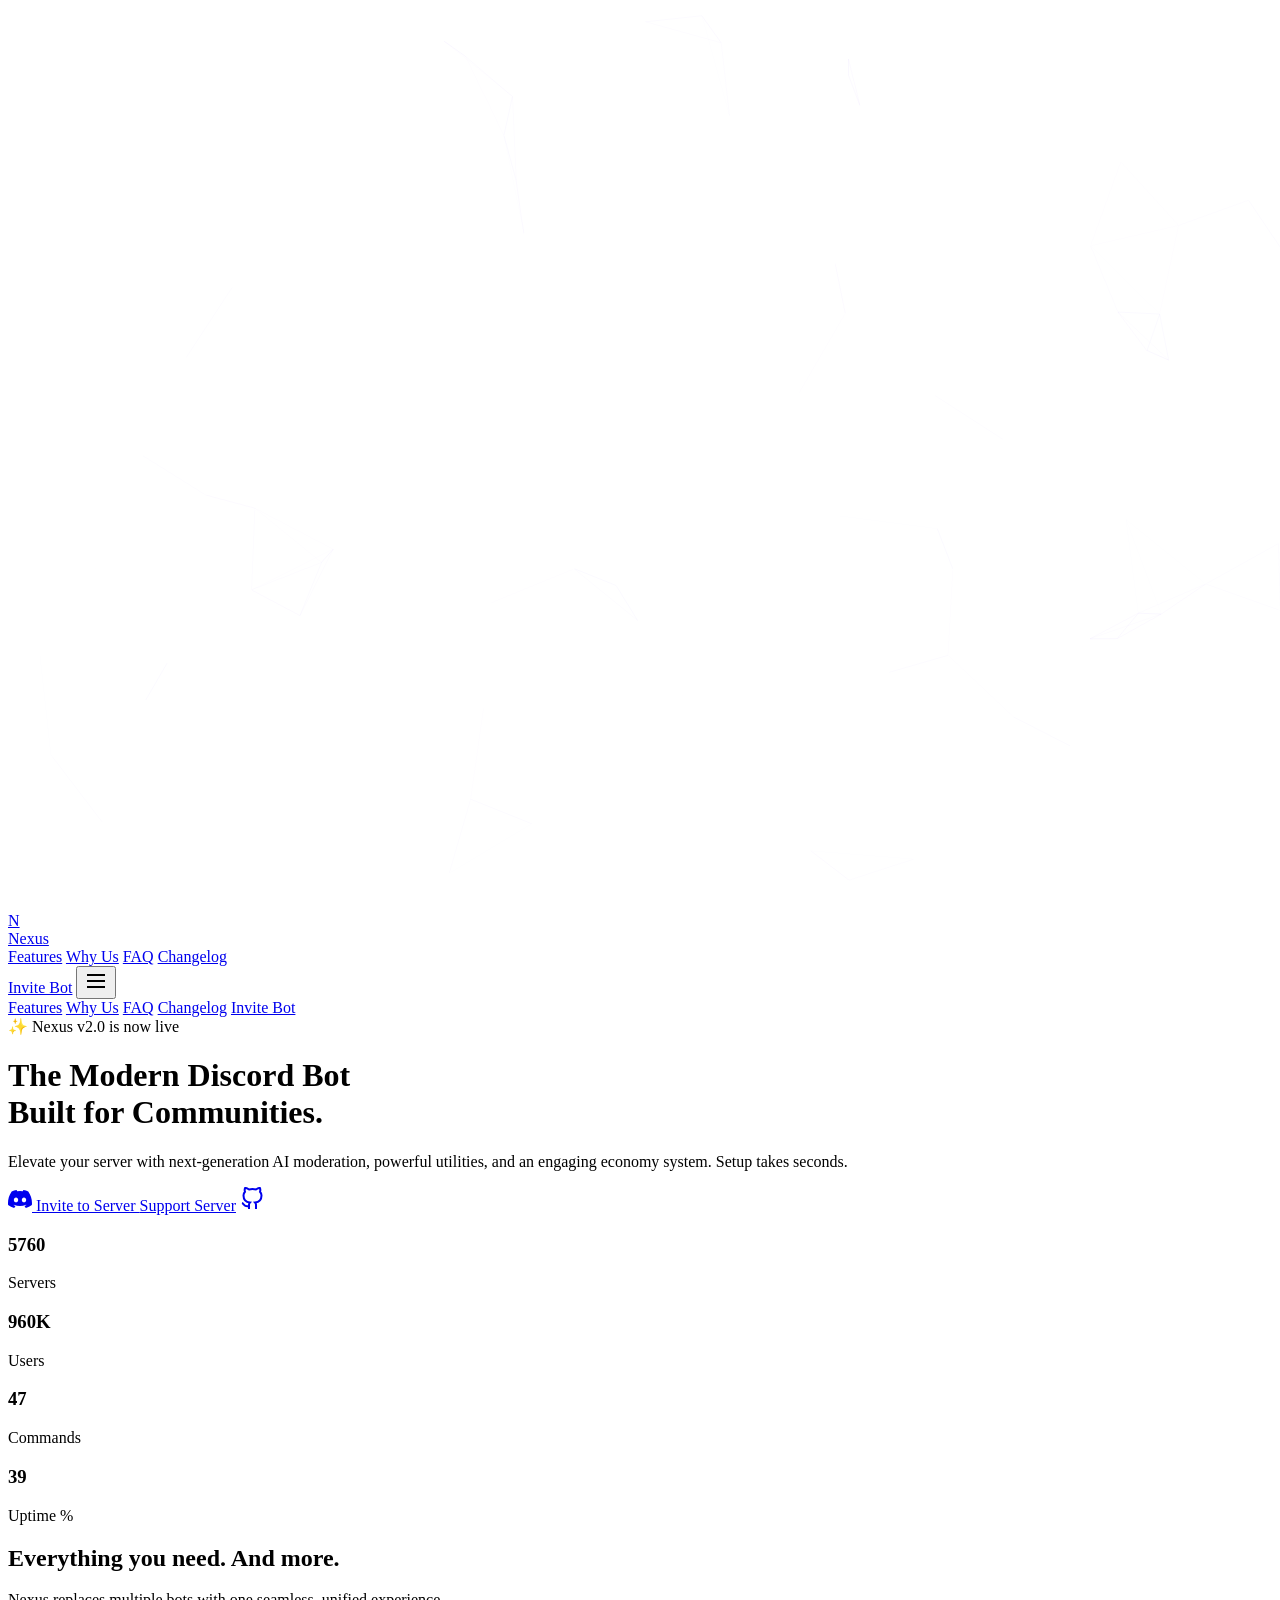
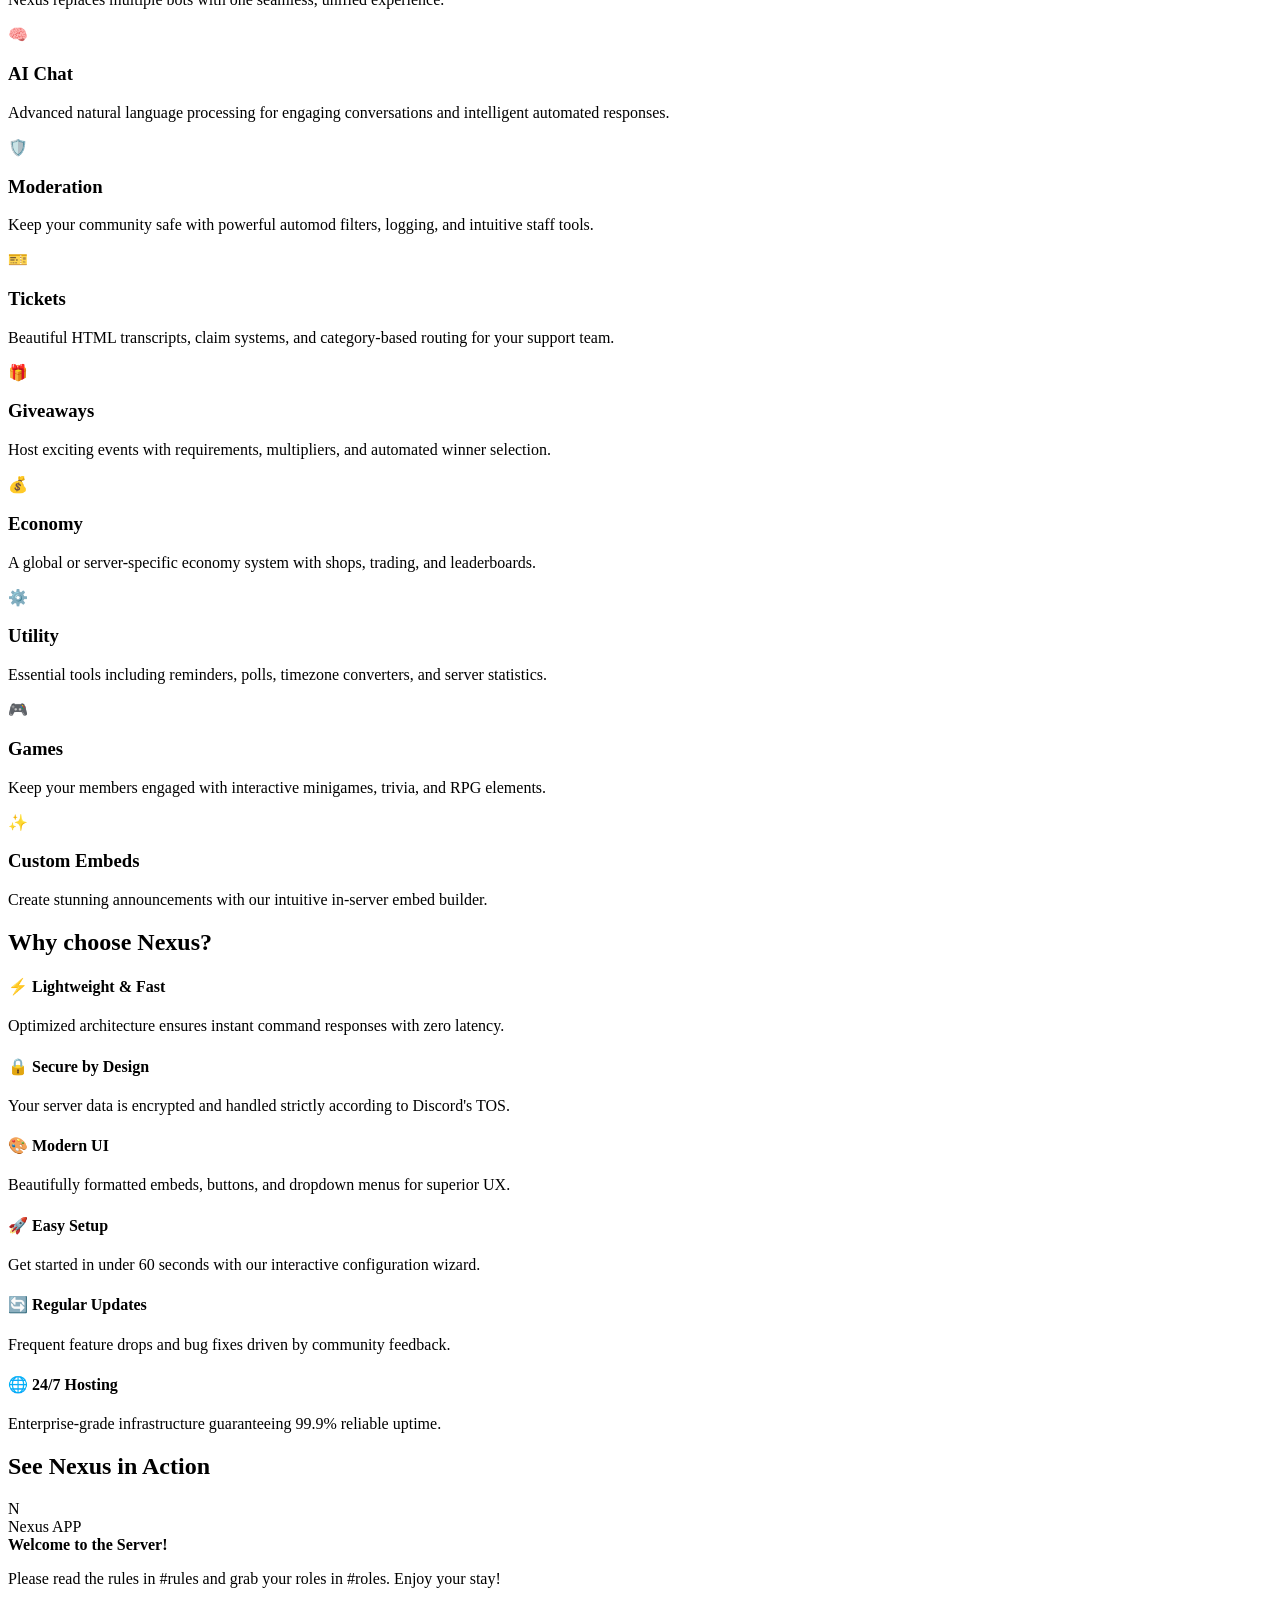
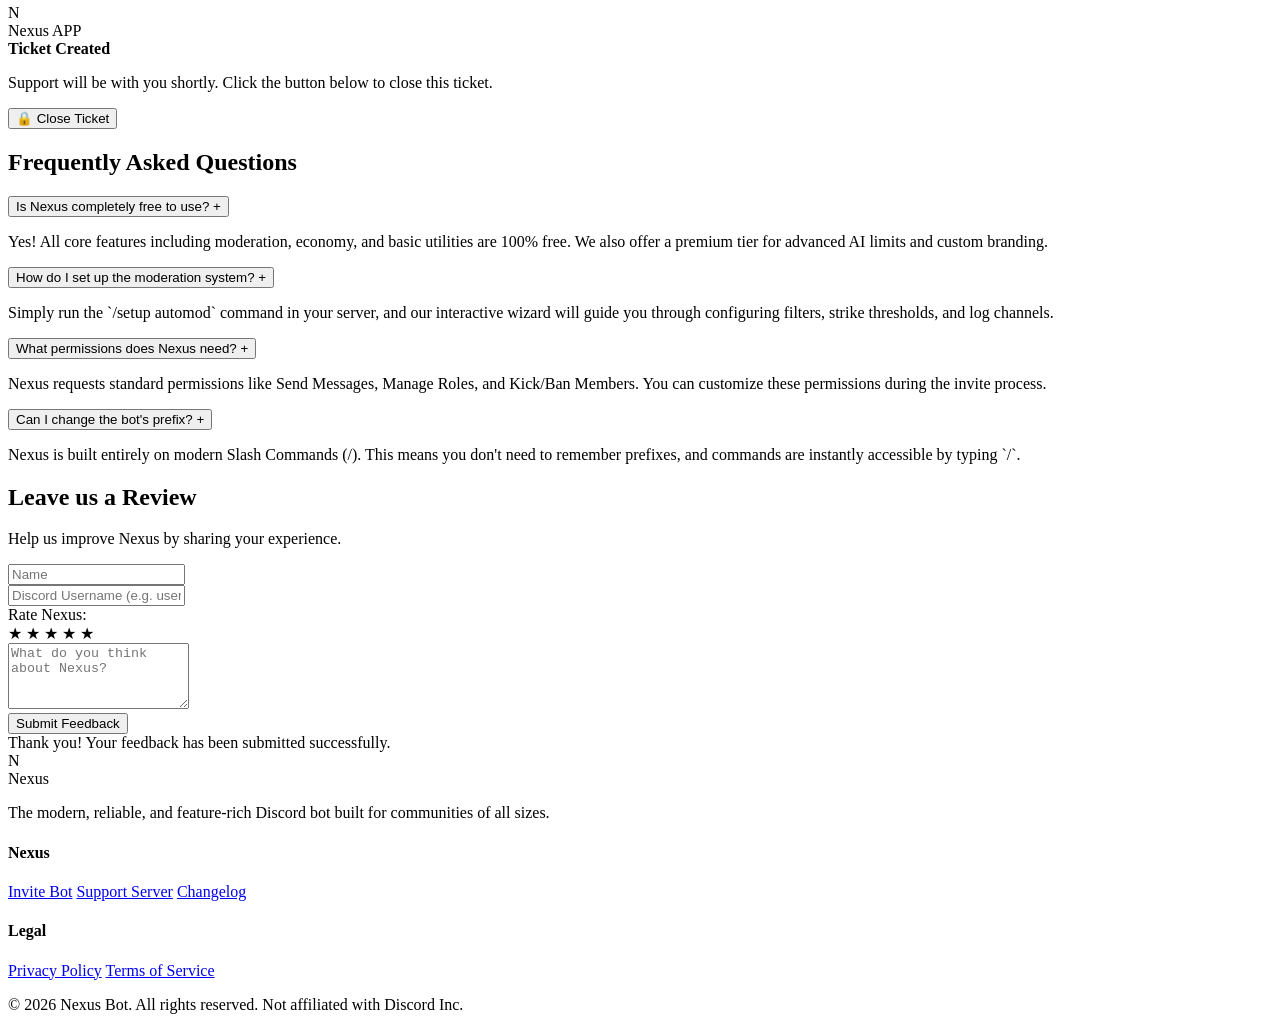
==== index.html @ 6b234be5 "Update script tag source path in index.html" ====
<!DOCTYPE html>
<html lang="en">
<head>
    <meta charset="UTF-8">
    <meta name="viewport" content="width=device-width, initial-scale=1.0">
    <title>Nexus | The Modern Discord Bot</title>
    <meta name="description" content="The Modern Discord Bot Built for Communities. Lightweight, secure, and packed with AI, moderation, and economy features.">
    <meta name="theme-color" content="#0b0b0b">
    
    <!-- Typography -->
    <link rel="preconnect" href="https://fonts.googleapis.com">
    <link rel="preconnect" href="https://fonts.gstatic.com" crossorigin>
    <link href="https://fonts.googleapis.com/css2?family=Plus+Jakarta+Sans:wght@400;500;600;700;800&display=swap" rel="stylesheet">
    
    <!-- Stylesheet -->
    <link rel="stylesheet" href="css/style.css">
</head>
<body>
    <!-- Interactive Background Particles -->
    <canvas id="particles-canvas"></canvas>
    
    <!-- Background Gradient Glows -->
    <div class="bg-glow glow-top-left"></div>
    <div class="bg-glow glow-bottom-right"></div>

    <!-- Navigation -->
    <nav class="navbar">
        <div class="nav-container">
            <a href="index.html" class="logo">
                <div class="logo-icon">N</div>
                <span class="logo-text">Nexus</span>
            </a>
            <div class="nav-links">
                <a href="#features">Features</a>
                <a href="#why-nexus">Why Us</a>
                <a href="#faq">FAQ</a>
                <a href="changelog.html">Changelog</a>
            </div>
            <div class="nav-actions">
                <a href="https://discord.com/oauth2/authorize?client_id=1529371684384276572&permissions=7882942643547223&integration_type=0&scope=bot+applications.commands" class="btn btn-primary btn-small" target="_blank" rel="noopener noreferrer">Invite Bot</a>
                <button class="mobile-menu-btn" aria-label="Toggle menu">
                    <svg width="24" height="24" viewBox="0 0 24 24" fill="none" stroke="currentColor" stroke-width="2"><path d="M3 12h18M3 6h18M3 18h18"/></svg>
                </button>
            </div>
        </div>
    </nav>

    <!-- Mobile Menu Overlay -->
    <div class="mobile-menu">
        <a href="#features">Features</a>
        <a href="#why-nexus">Why Us</a>
        <a href="#faq">FAQ</a>
        <a href="changelog.html">Changelog</a>
        <a href="https://discord.com/oauth2/authorize?client_id=1529371684384276572&permissions=7882942643547223&integration_type=0&scope=bot+applications.commands" class="btn btn-primary" target="_blank" rel="noopener noreferrer">Invite Bot</a>
    </div>

    <!-- Hero Section -->
    <header class="hero" id="home">
        <div class="hero-content reveal">
            <div class="badge">✨ Nexus v2.0 is now live</div>
            <h1 class="hero-title">The Modern Discord Bot<br><span class="text-gradient">Built for Communities.</span></h1>
            <p class="hero-description">
                Elevate your server with next-generation AI moderation, powerful utilities, and an engaging economy system. Setup takes seconds.
            </p>
            <div class="hero-buttons">
                <a href="https://discord.com/oauth2/authorize?client_id=1529371684384276572&permissions=7882942643547223&integration_type=0&scope=bot+applications.commands" class="btn btn-primary btn-large" target="_blank" rel="noopener noreferrer">
                    <svg class="discord-icon" xmlns="http://www.w3.org/2000/svg" viewBox="0 0 127.14 96.36" width="24" height="24" fill="currentColor"><path d="M107.7,8.07A105.15,105.15,0,0,0,81.47,0a72.06,72.06,0,0,0-3.36,6.83A97.68,97.68,0,0,0,49,6.83,72.37,72.37,0,0,0,45.64,0,105.89,105.89,0,0,0,19.39,8.09C2.79,32.65-1.71,56.6.54,80.21h0A105.73,105.73,0,0,0,32.71,96.36,77.7,77.7,0,0,0,39.6,85.25a68.42,68.42,0,0,1-10.85-5.18c.91-.66,1.8-1.34,2.66-2a75.57,75.57,0,0,0,64.32,0c.87.71,1.76,1.39,2.66,2a68.68,68.68,0,0,1-10.87,5.19,77,77,0,0,0,6.89,11.1,105.25,105.25,0,0,0,32.19-16.14c2.64-27.38-4.51-51.11-19.32-72.15ZM42.45,65.69C36.18,65.69,31,60,31,53s5-12.74,11.43-12.74S54,46,53.89,53,48.84,65.69,42.45,65.69Zm42.24,0C78.41,65.69,73.31,60,73.31,53s5-12.74,11.43-12.74S96.33,46,96.22,53,91.08,65.69,84.69,65.69Z"/></svg>
                    Invite to Server
                </a>
                <a href="#" class="btn btn-secondary btn-large">Support Server</a>
                <a href="#" class="btn btn-outline btn-icon" aria-label="GitHub">
                    <svg viewBox="0 0 24 24" width="24" height="24" stroke="currentColor" stroke-width="2" fill="none"><path d="M9 19c-5 1.5-5-2.5-7-3m14 6v-3.87a3.37 3.37 0 0 0-.94-2.61c3.14-.35 6.44-1.54 6.44-7A5.44 5.44 0 0 0 20 4.77 5.07 5.07 0 0 0 19.91 1S18.73.65 16 2.48a13.38 13.38 0 0 0-7 0C6.27.65 5.09 1 5.09 1A5.07 5.07 0 0 0 5 4.77a5.44 5.44 0 0 0-1.5 3.78c0 5.42 3.3 6.61 6.44 7A3.37 3.37 0 0 0 9 18.13V22"></path></svg>
                </a>
            </div>
        </div>
    </header>

    <!-- Statistics Section -->
    <section class="stats" id="statistics">
        <div class="stats-container reveal">
            <div class="stat-card glass">
                <h3 class="stat-number" data-target="15000">0</h3>
                <p class="stat-label">Servers</p>
            </div>
            <div class="stat-card glass">
                <h3 class="stat-number" data-target="2500000">0</h3>
                <p class="stat-label">Users</p>
            </div>
            <div class="stat-card glass">
                <h3 class="stat-number" data-target="120">0</h3>
                <p class="stat-label">Commands</p>
            </div>
            <div class="stat-card glass">
                <h3 class="stat-number" data-target="99.9">0</h3>
                <p class="stat-label">Uptime %</p>
            </div>
        </div>
    </section>

    <!-- Features Section -->
    <section class="features" id="features">
        <div class="section-header reveal">
            <h2>Everything you need. <span class="text-gradient">And more.</span></h2>
            <p>Nexus replaces multiple bots with one seamless, unified experience.</p>
        </div>
        
        <div class="features-grid container">
            <!-- Feature 1 -->
            <div class="feature-card glass reveal">
                <div class="feature-icon bg-blue">🧠</div>
                <h3>AI Chat</h3>
                <p>Advanced natural language processing for engaging conversations and intelligent automated responses.</p>
            </div>
            <!-- Feature 2 -->
            <div class="feature-card glass reveal delay-1">
                <div class="feature-icon bg-purple">🛡️</div>
                <h3>Moderation</h3>
                <p>Keep your community safe with powerful automod filters, logging, and intuitive staff tools.</p>
            </div>
            <!-- Feature 3 -->
            <div class="feature-card glass reveal delay-2">
                <div class="feature-icon bg-blue">🎫</div>
                <h3>Tickets</h3>
                <p>Beautiful HTML transcripts, claim systems, and category-based routing for your support team.</p>
            </div>
            <!-- Feature 4 -->
            <div class="feature-card glass reveal">
                <div class="feature-icon bg-purple">🎁</div>
                <h3>Giveaways</h3>
                <p>Host exciting events with requirements, multipliers, and automated winner selection.</p>
            </div>
            <!-- Feature 5 -->
            <div class="feature-card glass reveal delay-1">
                <div class="feature-icon bg-blue">💰</div>
                <h3>Economy</h3>
                <p>A global or server-specific economy system with shops, trading, and leaderboards.</p>
            </div>
            <!-- Feature 6 -->
            <div class="feature-card glass reveal delay-2">
                <div class="feature-icon bg-purple">⚙️</div>
                <h3>Utility</h3>
                <p>Essential tools including reminders, polls, timezone converters, and server statistics.</p>
            </div>
            <!-- Feature 7 -->
            <div class="feature-card glass reveal">
                <div class="feature-icon bg-blue">🎮</div>
                <h3>Games</h3>
                <p>Keep your members engaged with interactive minigames, trivia, and RPG elements.</p>
            </div>
            <!-- Feature 8 -->
            <div class="feature-card glass reveal delay-1">
                <div class="feature-icon bg-purple">✨</div>
                <h3>Custom Embeds</h3>
                <p>Create stunning announcements with our intuitive in-server embed builder.</p>
            </div>
        </div>
    </section>

    <!-- Why Nexus Section -->
    <section class="why-nexus" id="why-nexus">
        <div class="container">
            <div class="section-header reveal">
                <h2>Why choose <span class="text-gradient">Nexus?</span></h2>
            </div>
            <div class="why-grid">
                <div class="why-item reveal">
                    <h4>⚡ Lightweight & Fast</h4>
                    <p>Optimized architecture ensures instant command responses with zero latency.</p>
                </div>
                <div class="why-item reveal delay-1">
                    <h4>🔒 Secure by Design</h4>
                    <p>Your server data is encrypted and handled strictly according to Discord's TOS.</p>
                </div>
                <div class="why-item reveal delay-2">
                    <h4>🎨 Modern UI</h4>
                    <p>Beautifully formatted embeds, buttons, and dropdown menus for superior UX.</p>
                </div>
                <div class="why-item reveal">
                    <h4>🚀 Easy Setup</h4>
                    <p>Get started in under 60 seconds with our interactive configuration wizard.</p>
                </div>
                <div class="why-item reveal delay-1">
                    <h4>🔄 Regular Updates</h4>
                    <p>Frequent feature drops and bug fixes driven by community feedback.</p>
                </div>
                <div class="why-item reveal delay-2">
                    <h4>🌐 24/7 Hosting</h4>
                    <p>Enterprise-grade infrastructure guaranteeing 99.9% reliable uptime.</p>
                </div>
            </div>
        </div>
    </section>

    <!-- Screenshots Gallery -->
    <section class="gallery" id="gallery">
        <div class="section-header reveal">
            <h2>See Nexus in <span class="text-gradient">Action</span></h2>
        </div>
        <div class="gallery-container container reveal">
            <div class="screenshot glass">
                <div class="mockup-header">
                    <span class="dot red"></span>
                    <span class="dot yellow"></span>
                    <span class="dot green"></span>
                </div>
                <div class="mockup-body">
                    <div class="discord-message">
                        <div class="avatar bg-gradient">N</div>
                        <div class="msg-content">
                            <span class="username">Nexus <span class="bot-tag">APP</span></span>
                            <div class="embed embed-blue">
                                <strong>Welcome to the Server!</strong>
                                <p>Please read the rules in #rules and grab your roles in #roles. Enjoy your stay!</p>
                            </div>
                        </div>
                    </div>
                </div>
            </div>
            
            <div class="screenshot glass">
                <div class="mockup-header">
                    <span class="dot red"></span>
                    <span class="dot yellow"></span>
                    <span class="dot green"></span>
                </div>
                <div class="mockup-body">
                    <div class="discord-message">
                        <div class="avatar bg-gradient">N</div>
                        <div class="msg-content">
                            <span class="username">Nexus <span class="bot-tag">APP</span></span>
                            <div class="embed embed-purple">
                                <strong>Ticket Created</strong>
                                <p>Support will be with you shortly. Click the button below to close this ticket.</p>
                                <div class="discord-buttons">
                                    <button class="d-btn d-btn-danger">🔒 Close Ticket</button>
                                </div>
                            </div>
                        </div>
                    </div>
                </div>
            </div>
        </div>
    </section>

    <!-- FAQ Section -->
    <section class="faq" id="faq">
        <div class="section-header reveal">
            <h2>Frequently Asked <span class="text-gradient">Questions</span></h2>
        </div>
        <div class="faq-container container reveal">
            <div class="faq-item glass">
                <button class="faq-question">
                    Is Nexus completely free to use?
                    <span class="icon">+</span>
                </button>
                <div class="faq-answer">
                    <p>Yes! All core features including moderation, economy, and basic utilities are 100% free. We also offer a premium tier for advanced AI limits and custom branding.</p>
                </div>
            </div>
            <div class="faq-item glass">
                <button class="faq-question">
                    How do I set up the moderation system?
                    <span class="icon">+</span>
                </button>
                <div class="faq-answer">
                    <p>Simply run the `/setup automod` command in your server, and our interactive wizard will guide you through configuring filters, strike thresholds, and log channels.</p>
                </div>
            </div>
            <div class="faq-item glass">
                <button class="faq-question">
                    What permissions does Nexus need?
                    <span class="icon">+</span>
                </button>
                <div class="faq-answer">
                    <p>Nexus requests standard permissions like Send Messages, Manage Roles, and Kick/Ban Members. You can customize these permissions during the invite process.</p>
                </div>
            </div>
            <div class="faq-item glass">
                <button class="faq-question">
                    Can I change the bot's prefix?
                    <span class="icon">+</span>
                </button>
                <div class="faq-answer">
                    <p>Nexus is built entirely on modern Slash Commands (/). This means you don't need to remember prefixes, and commands are instantly accessible by typing `/`.</p>
                </div>
            </div>
        </div>
    </section>

    <!-- Feedback Section -->
    <section class="feedback" id="feedback">
        <div class="container glass feedback-card reveal">
            <div class="feedback-content">
                <h2>Leave us a <span class="text-gradient">Review</span></h2>
                <p>Help us improve Nexus by sharing your experience.</p>
            </div>
            <form id="feedback-form" class="feedback-form">
                <div class="form-group">
                    <input type="text" id="name" required placeholder="Name">
                </div>
                <div class="form-group">
                    <input type="text" id="discord" required placeholder="Discord Username (e.g. user#1234)">
                </div>
                <div class="form-group rating">
                    <span>Rate Nexus: </span>
                    <div class="stars" id="star-rating">
                        <span data-value="1">★</span>
                        <span data-value="2">★</span>
                        <span data-value="3">★</span>
                        <span data-value="4">★</span>
                        <span data-value="5">★</span>
                    </div>
                    <input type="hidden" id="rating-value" required>
                </div>
                <div class="form-group">
                    <textarea id="message" required placeholder="What do you think about Nexus?" rows="4"></textarea>
                </div>
                <button type="submit" class="btn btn-primary w-100">Submit Feedback</button>
                <div id="form-success" class="form-success hidden">
                    Thank you! Your feedback has been submitted successfully.
                </div>
            </form>
        </div>
    </section>

    <!-- Footer -->
    <footer class="footer">
        <div class="footer-container container">
            <div class="footer-brand">
                <div class="logo">
                    <div class="logo-icon">N</div>
                    <span class="logo-text">Nexus</span>
                </div>
                <p>The modern, reliable, and feature-rich Discord bot built for communities of all sizes.</p>
            </div>
            <div class="footer-links">
                <div class="link-group">
                    <h4>Nexus</h4>
                    <a href="https://discord.com/oauth2/authorize?client_id=1529371684384276572&permissions=7882942643547223&integration_type=0&scope=bot+applications.commands" target="_blank" rel="noopener noreferrer">Invite Bot</a>
                    <a href="#">Support Server</a>
                    <a href="changelog.html">Changelog</a>
                </div>
                <div class="link-group">
                    <h4>Legal</h4>
                    <a href="privacy.html">Privacy Policy</a>
                    <a href="terms.html">Terms of Service</a>
                </div>
            </div>
        </div>
        <div class="footer-bottom container">
            <p>&copy; 2026 Nexus Bot. All rights reserved. Not affiliated with Discord Inc.</p>
        </div>
    </footer>

    <!-- Scripts -->
    <script src="script.js"></script>
</body>
</html>
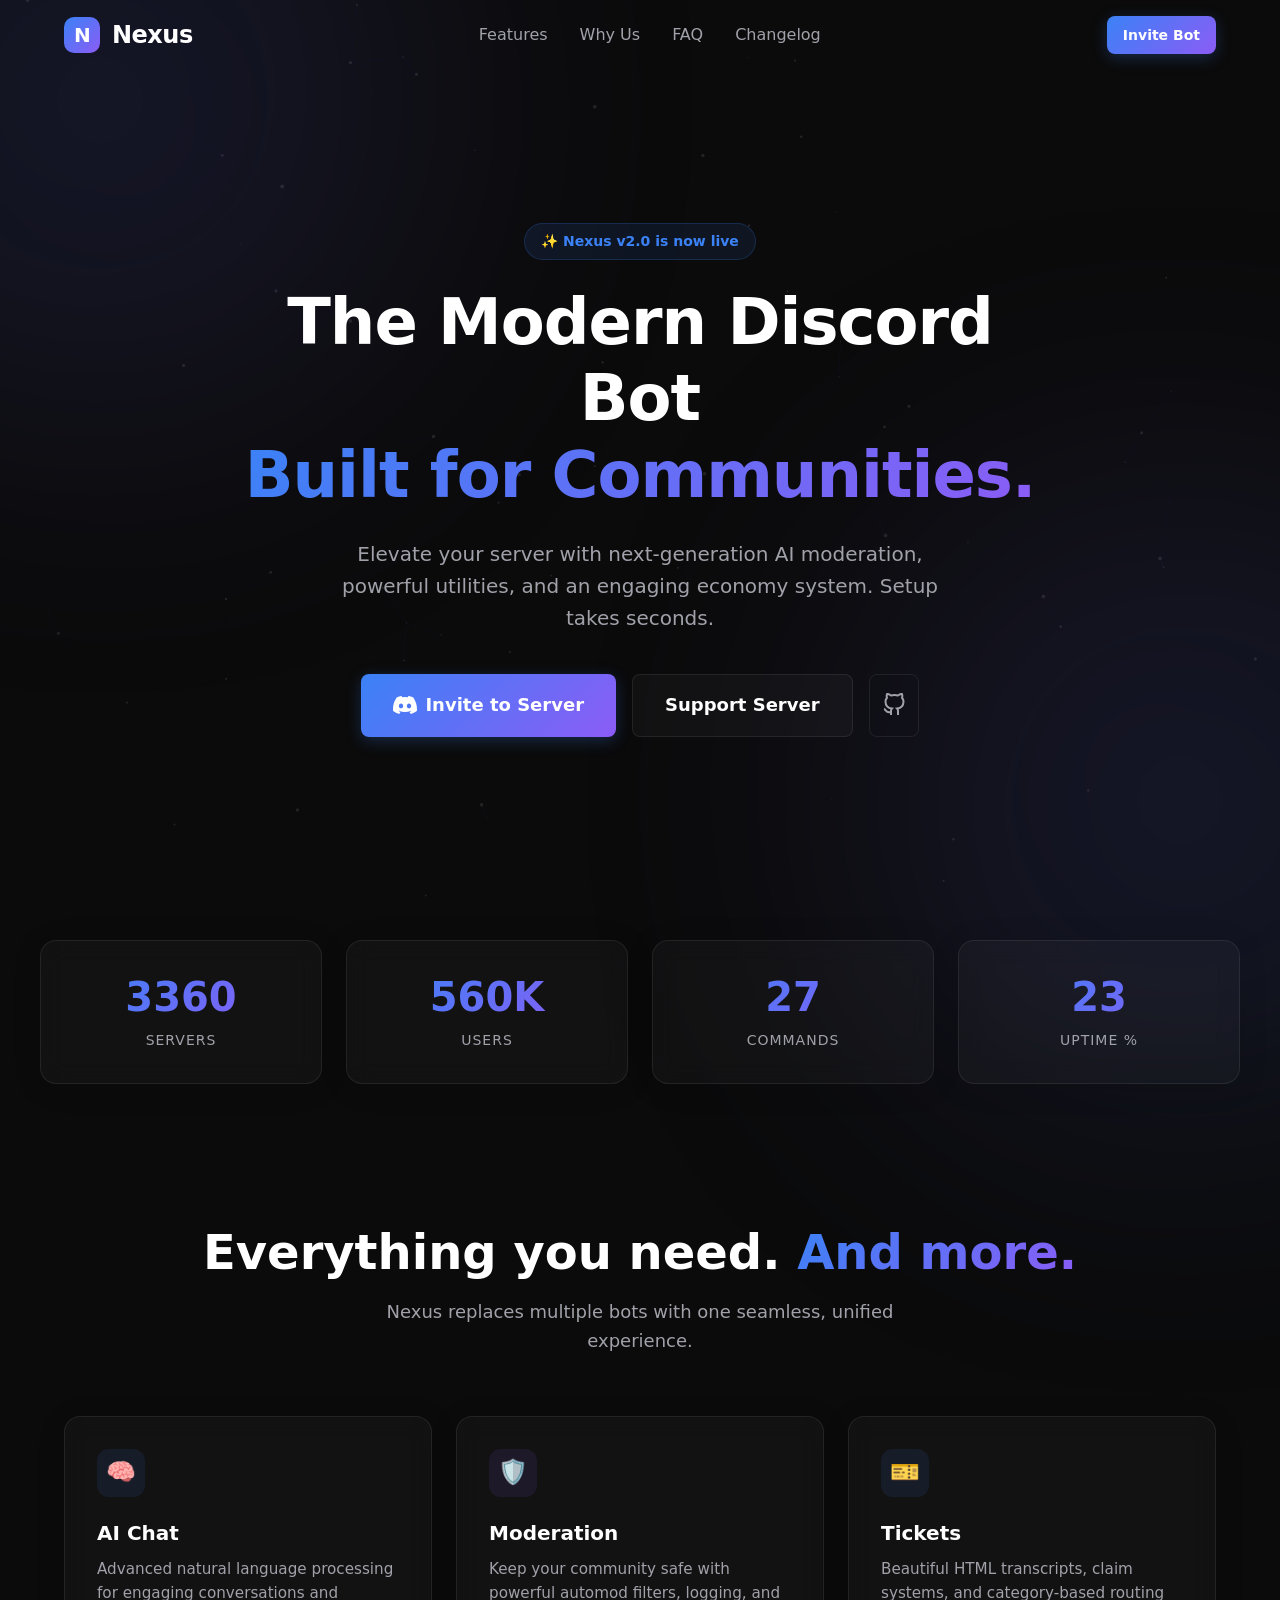
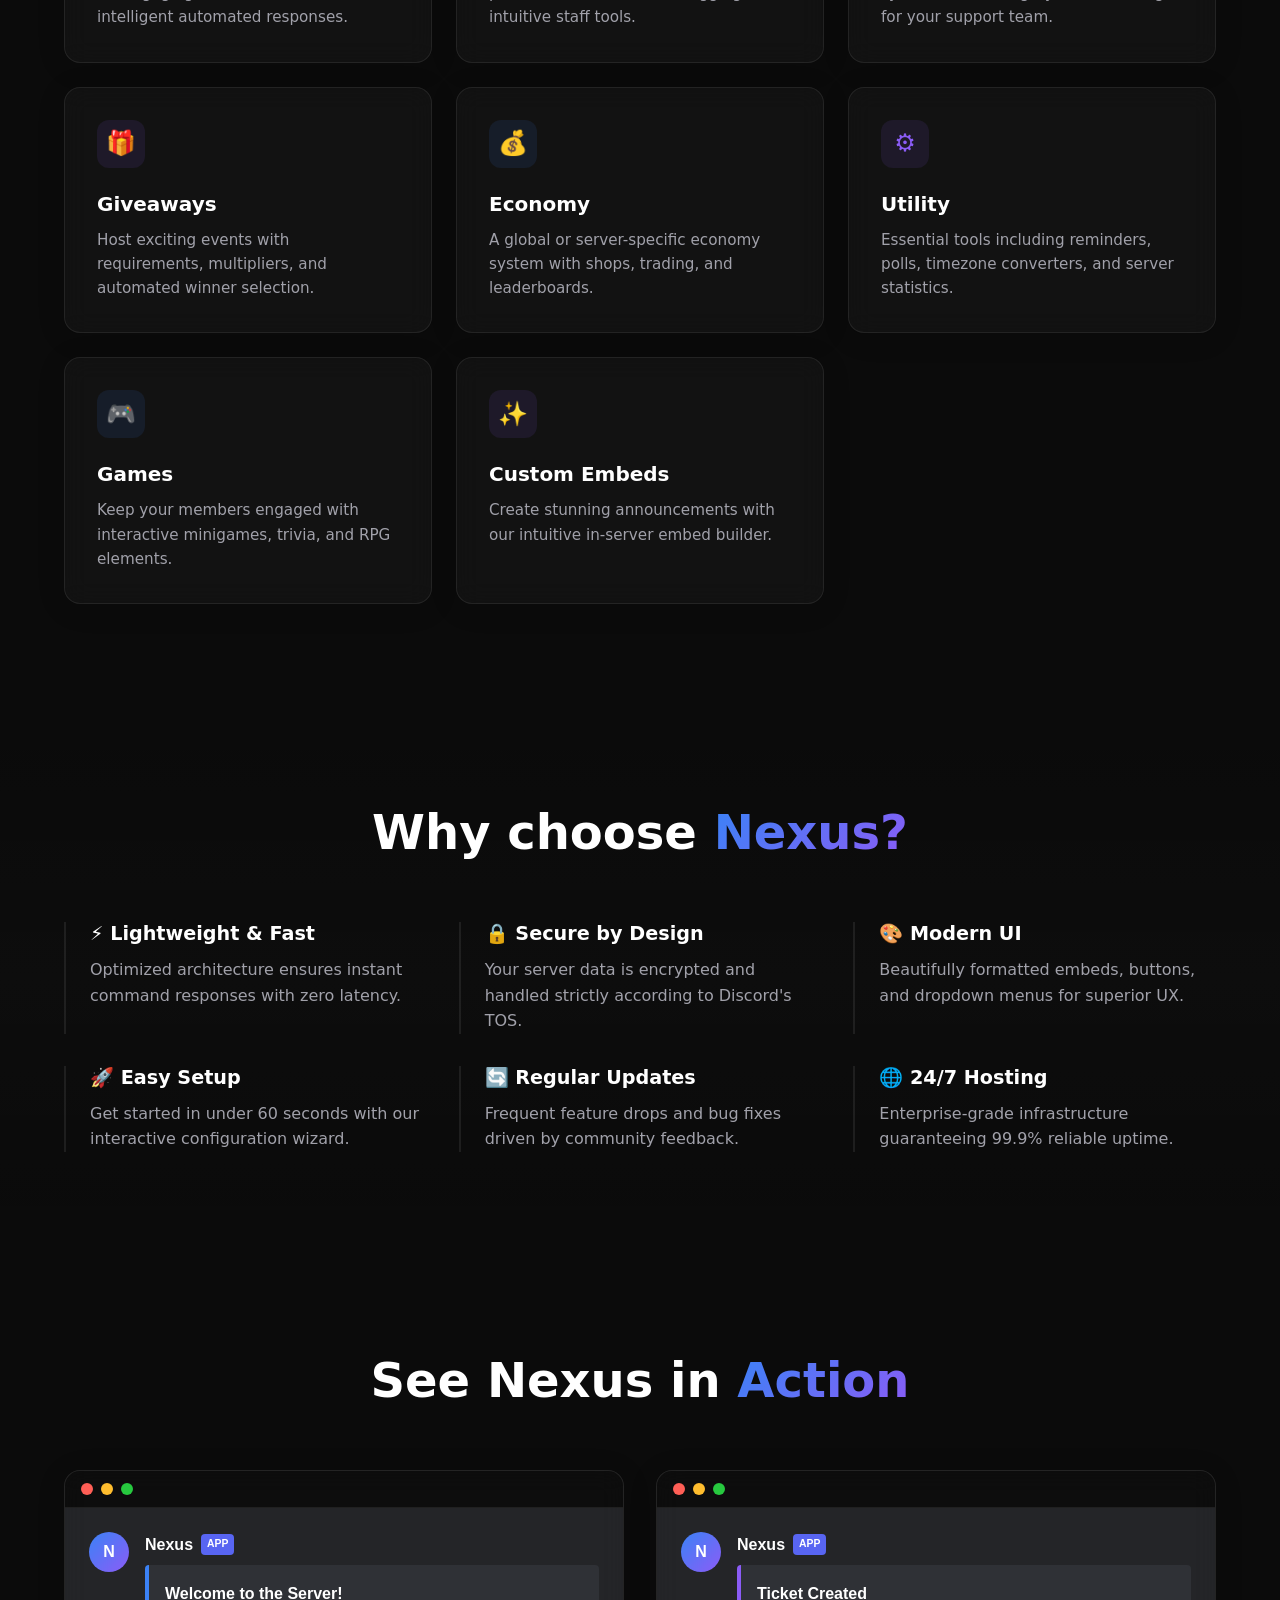
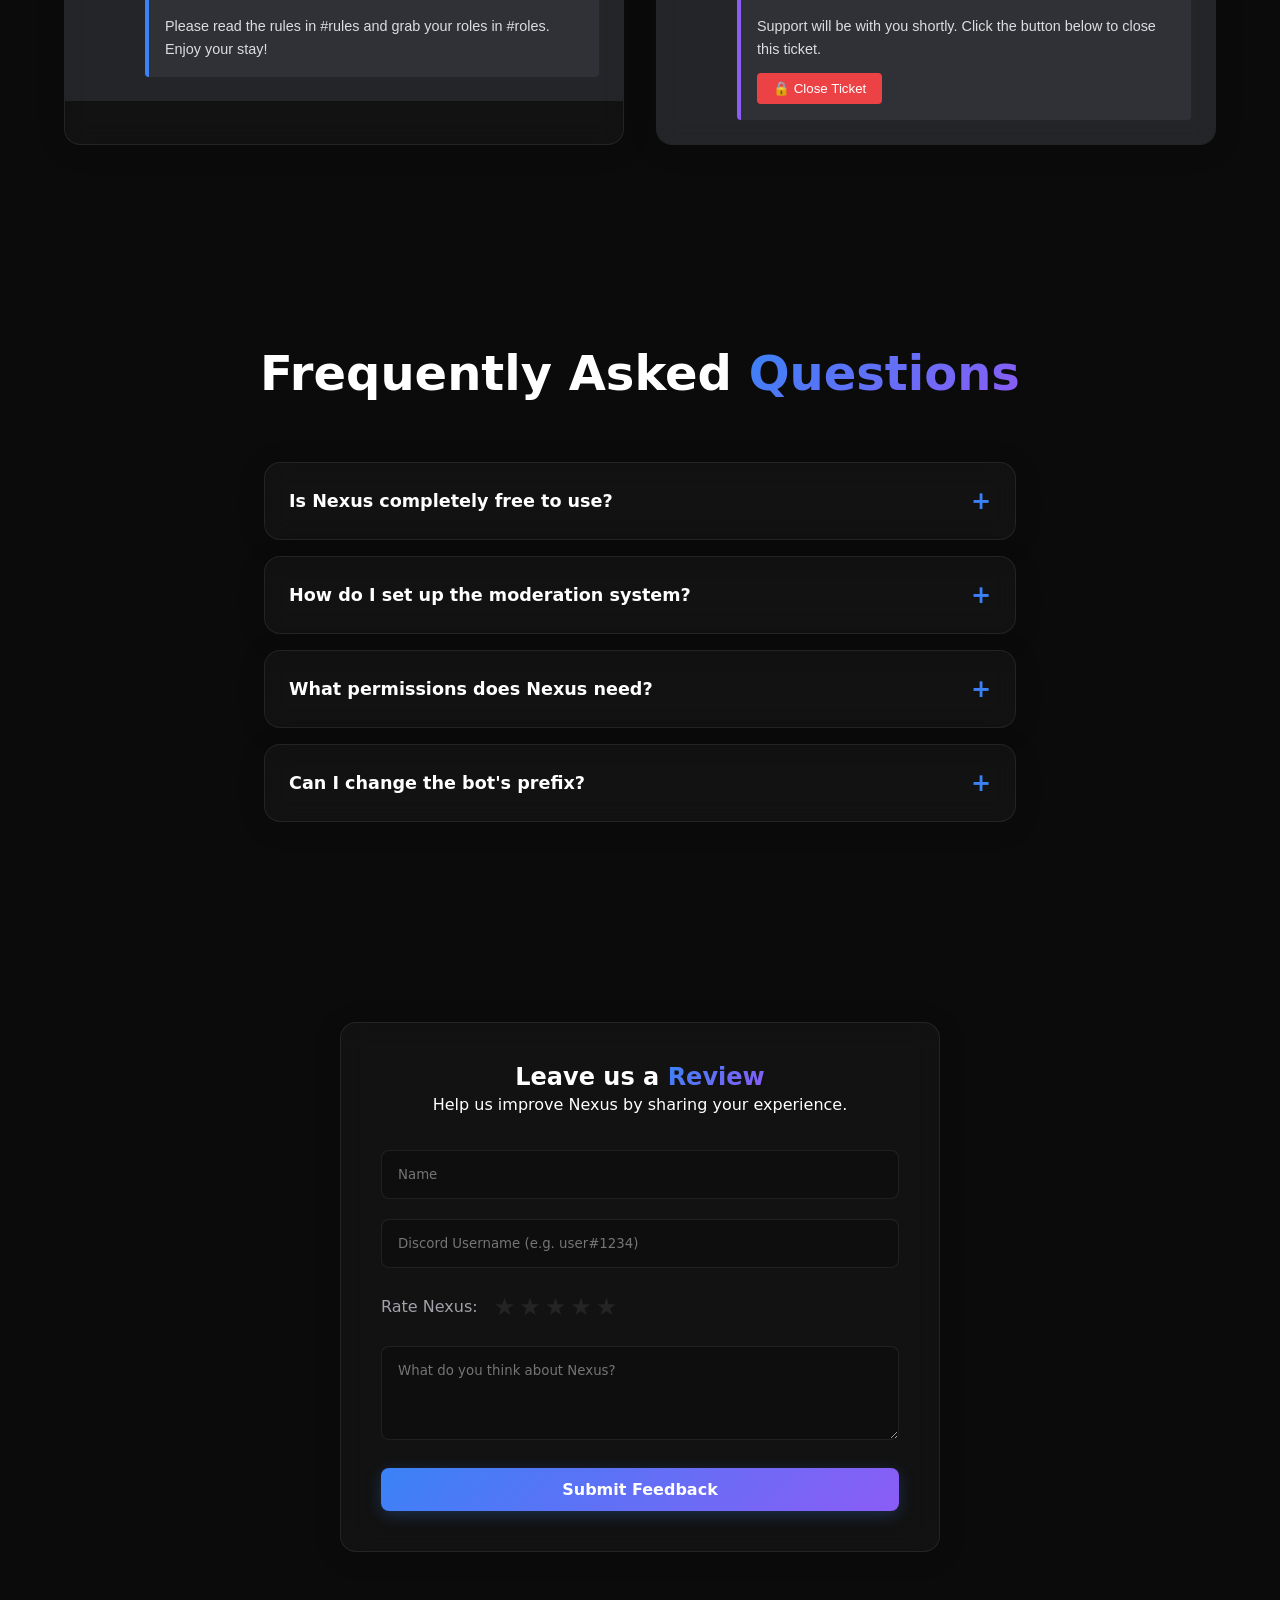
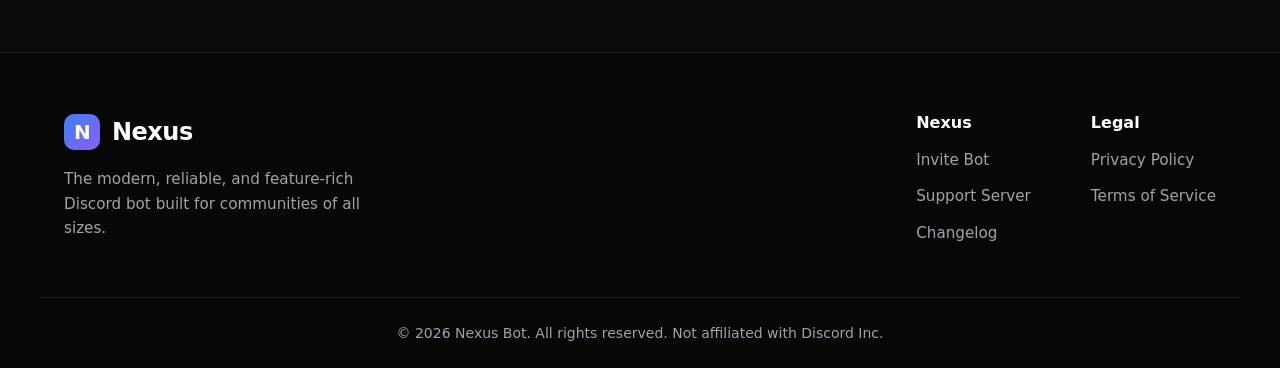
==== commit e6469f01: "Update stylesheet link path in index.html" ====
--- a/index.html
+++ b/index.html
@@ -13,7 +13,7 @@
     <link href="https://fonts.googleapis.com/css2?family=Plus+Jakarta+Sans:wght@400;500;600;700;800&display=swap" rel="stylesheet">
     
     <!-- Stylesheet -->
-    <link rel="stylesheet" href="css/style.css">
+    <link rel="stylesheet" href="style.css">
 </head>
 <body>
     <!-- Interactive Background Particles -->
--- a/style.css
+++ b/style.css
@@ -0,0 +1,856 @@
+/* ==========================================================================
+   CSS Variables & Theme Setup
+   ========================================================================== */
+:root {
+    /* Colors */
+    --bg-dark: #0b0b0b;
+    --bg-card: rgba(255, 255, 255, 0.03);
+    --border-color: rgba(255, 255, 255, 0.08);
+    --text-primary: #ffffff;
+    --text-secondary: #a1a1aa;
+    
+    /* Accents */
+    --accent-blue: #3b82f6;
+    --accent-purple: #8b5cf6;
+    --accent-gradient: linear-gradient(135deg, var(--accent-blue), var(--accent-purple));
+    
+    /* Discord specific */
+    --discord-blurple: #5865F2;
+    --discord-dark: #36393f;
+    --discord-embed-bg: #2f3136;
+    
+    /* Typography */
+    --font-main: 'Plus Jakarta Sans', system-ui, -apple-system, sans-serif;
+    
+    /* Layout */
+    --container-width: 1200px;
+    --radius-sm: 8px;
+    --radius-md: 16px;
+    --radius-lg: 24px;
+    --transition: all 0.3s cubic-bezier(0.4, 0, 0.2, 1);
+}
+
+/* ==========================================================================
+   Reset & Base Styles
+   ========================================================================== */
+* {
+    margin: 0;
+    padding: 0;
+    box-sizing: border-box;
+}
+
+html {
+    scroll-behavior: smooth;
+    overflow-x: hidden;
+}
+
+body {
+    font-family: var(--font-main);
+    background-color: var(--bg-dark);
+    color: var(--text-primary);
+    line-height: 1.6;
+    overflow-x: hidden;
+    position: relative;
+}
+
+/* Custom Scrollbar */
+::-webkit-scrollbar {
+    width: 10px;
+}
+::-webkit-scrollbar-track {
+    background: var(--bg-dark);
+}
+::-webkit-scrollbar-thumb {
+    background: var(--border-color);
+    border-radius: 5px;
+}
+::-webkit-scrollbar-thumb:hover {
+    background: var(--text-secondary);
+}
+
+/* Background Effects */
+#particles-canvas {
+    position: fixed;
+    top: 0;
+    left: 0;
+    width: 100%;
+    height: 100%;
+    z-index: -2;
+    pointer-events: none;
+}
+
+.bg-glow {
+    position: fixed;
+    width: 600px;
+    height: 600px;
+    background: var(--accent-gradient);
+    filter: blur(150px);
+    opacity: 0.15;
+    border-radius: 50%;
+    z-index: -1;
+    pointer-events: none;
+}
+
+.glow-top-left {
+    top: -200px;
+    left: -200px;
+}
+
+.glow-bottom-right {
+    bottom: -200px;
+    right: -200px;
+    background: linear-gradient(135deg, var(--accent-purple), var(--accent-blue));
+}
+
+/* Typography Utilities */
+h1, h2, h3, h4, h5, h6 {
+    line-height: 1.2;
+    font-weight: 700;
+}
+
+.text-gradient {
+    background: var(--accent-gradient);
+    -webkit-background-clip: text;
+    -webkit-text-fill-color: transparent;
+    background-clip: text;
+}
+
+a {
+    color: inherit;
+    text-decoration: none;
+    transition: var(--transition);
+}
+
+.container {
+    max-width: var(--container-width);
+    margin: 0 auto;
+    padding: 0 24px;
+}
+
+/* ==========================================================================
+   UI Components
+   ========================================================================== */
+/* Glassmorphism Card */
+.glass {
+    background: var(--bg-card);
+    backdrop-filter: blur(12px);
+    -webkit-backdrop-filter: blur(12px);
+    border: 1px solid var(--border-color);
+    border-radius: var(--radius-md);
+    box-shadow: 0 4px 30px rgba(0, 0, 0, 0.1);
+}
+
+/* Buttons */
+.btn {
+    display: inline-flex;
+    align-items: center;
+    justify-content: center;
+    gap: 8px;
+    font-family: inherit;
+    font-weight: 600;
+    border-radius: var(--radius-sm);
+    cursor: pointer;
+    transition: var(--transition);
+    border: none;
+    outline: none;
+    padding: 12px 24px;
+    font-size: 1rem;
+}
+
+.btn-primary {
+    background: var(--accent-gradient);
+    color: white;
+    box-shadow: 0 4px 15px rgba(59, 130, 246, 0.25);
+}
+
+.btn-primary:hover {
+    box-shadow: 0 6px 20px rgba(59, 130, 246, 0.4);
+    transform: translateY(-2px);
+}
+
+.btn-secondary {
+    background: var(--bg-card);
+    color: white;
+    border: 1px solid var(--border-color);
+}
+
+.btn-secondary:hover {
+    background: rgba(255, 255, 255, 0.08);
+    transform: translateY(-2px);
+}
+
+.btn-outline {
+    background: transparent;
+    border: 1px solid var(--border-color);
+    color: var(--text-secondary);
+}
+
+.btn-outline:hover {
+    color: white;
+    border-color: white;
+}
+
+.btn-small {
+    padding: 8px 16px;
+    font-size: 0.875rem;
+}
+
+.btn-large {
+    padding: 16px 32px;
+    font-size: 1.125rem;
+}
+
+.btn-icon {
+    padding: 12px;
+}
+
+/* Badge */
+.badge {
+    display: inline-block;
+    padding: 6px 16px;
+    background: rgba(59, 130, 246, 0.1);
+    border: 1px solid rgba(59, 130, 246, 0.2);
+    color: var(--accent-blue);
+    border-radius: 50px;
+    font-size: 0.875rem;
+    font-weight: 600;
+    margin-bottom: 24px;
+}
+
+/* ==========================================================================
+   Navigation
+   ========================================================================== */
+.navbar {
+    position: fixed;
+    top: 0;
+    left: 0;
+    width: 100%;
+    z-index: 1000;
+    transition: var(--transition);
+    border-bottom: 1px solid transparent;
+}
+
+.navbar.scrolled {
+    background: rgba(11, 11, 11, 0.8);
+    backdrop-filter: blur(16px);
+    -webkit-backdrop-filter: blur(16px);
+    border-bottom: 1px solid var(--border-color);
+}
+
+.nav-container {
+    max-width: var(--container-width);
+    margin: 0 auto;
+    padding: 16px 24px;
+    display: flex;
+    justify-content: space-between;
+    align-items: center;
+}
+
+.logo {
+    display: flex;
+    align-items: center;
+    gap: 12px;
+    font-size: 1.5rem;
+    font-weight: 800;
+    letter-spacing: -0.5px;
+}
+
+.logo-icon {
+    width: 36px;
+    height: 36px;
+    background: var(--accent-gradient);
+    border-radius: 10px;
+    display: flex;
+    align-items: center;
+    justify-content: center;
+    color: white;
+    font-size: 1.25rem;
+}
+
+.nav-links {
+    display: flex;
+    gap: 32px;
+}
+
+.nav-links a {
+    color: var(--text-secondary);
+    font-weight: 500;
+}
+
+.nav-links a:hover {
+    color: white;
+}
+
+.mobile-menu-btn {
+    display: none;
+    background: none;
+    border: none;
+    color: white;
+    cursor: pointer;
+}
+
+.mobile-menu {
+    display: none;
+    position: fixed;
+    top: 70px;
+    left: 0;
+    width: 100%;
+    background: rgba(11, 11, 11, 0.95);
+    backdrop-filter: blur(16px);
+    border-bottom: 1px solid var(--border-color);
+    padding: 24px;
+    flex-direction: column;
+    gap: 20px;
+    z-index: 999;
+}
+
+.mobile-menu.active {
+    display: flex;
+}
+
+/* ==========================================================================
+   Hero Section
+   ========================================================================== */
+.hero {
+    min-height: 100vh;
+    display: flex;
+    align-items: center;
+    justify-content: center;
+    text-align: center;
+    padding: 120px 24px 60px;
+}
+
+.hero-content {
+    max-width: 800px;
+}
+
+.hero-title {
+    font-size: clamp(2.5rem, 5vw, 4.5rem);
+    margin-bottom: 24px;
+    letter-spacing: -1px;
+}
+
+.hero-description {
+    font-size: clamp(1rem, 2vw, 1.25rem);
+    color: var(--text-secondary);
+    margin-bottom: 40px;
+    max-width: 600px;
+    margin-left: auto;
+    margin-right: auto;
+}
+
+.hero-buttons {
+    display: flex;
+    gap: 16px;
+    justify-content: center;
+    flex-wrap: wrap;
+}
+
+/* ==========================================================================
+   Statistics
+   ========================================================================== */
+.stats {
+    padding: 40px 24px;
+}
+
+.stats-container {
+    max-width: var(--container-width);
+    margin: 0 auto;
+    display: grid;
+    grid-template-columns: repeat(auto-fit, minmax(200px, 1fr));
+    gap: 24px;
+}
+
+.stat-card {
+    padding: 32px;
+    text-align: center;
+    transition: var(--transition);
+}
+
+.stat-card:hover {
+    transform: translateY(-5px);
+    border-color: rgba(255, 255, 255, 0.15);
+}
+
+.stat-number {
+    font-size: 2.5rem;
+    background: var(--accent-gradient);
+    -webkit-background-clip: text;
+    -webkit-text-fill-color: transparent;
+    margin-bottom: 8px;
+}
+
+.stat-label {
+    color: var(--text-secondary);
+    font-weight: 500;
+    text-transform: uppercase;
+    letter-spacing: 1px;
+    font-size: 0.875rem;
+}
+
+/* ==========================================================================
+   Features Section
+   ========================================================================== */
+.section-header {
+    text-align: center;
+    margin-bottom: 60px;
+    padding: 0 24px;
+}
+
+.section-header h2 {
+    font-size: clamp(2rem, 4vw, 3rem);
+    margin-bottom: 16px;
+}
+
+.section-header p {
+    color: var(--text-secondary);
+    font-size: 1.125rem;
+    max-width: 600px;
+    margin: 0 auto;
+}
+
+.features {
+    padding: 100px 0;
+}
+
+.features-grid {
+    display: grid;
+    grid-template-columns: repeat(auto-fit, minmax(280px, 1fr));
+    gap: 24px;
+}
+
+.feature-card {
+    padding: 32px;
+    transition: var(--transition);
+}
+
+.feature-card:hover {
+    transform: translateY(-5px);
+    background: rgba(255, 255, 255, 0.05);
+}
+
+.feature-icon {
+    width: 48px;
+    height: 48px;
+    border-radius: 12px;
+    display: flex;
+    align-items: center;
+    justify-content: center;
+    font-size: 1.5rem;
+    margin-bottom: 24px;
+}
+
+.bg-blue { background: rgba(59, 130, 246, 0.1); color: var(--accent-blue); }
+.bg-purple { background: rgba(139, 92, 246, 0.1); color: var(--accent-purple); }
+
+.feature-card h3 {
+    margin-bottom: 12px;
+    font-size: 1.25rem;
+}
+
+.feature-card p {
+    color: var(--text-secondary);
+    font-size: 0.95rem;
+}
+
+/* ==========================================================================
+   Why Nexus (Grid)
+   ========================================================================== */
+.why-nexus {
+    padding: 100px 0;
+    background: linear-gradient(180deg, transparent, rgba(255,255,255,0.01), transparent);
+}
+
+.why-grid {
+    display: grid;
+    grid-template-columns: repeat(auto-fit, minmax(300px, 1fr));
+    gap: 32px;
+}
+
+.why-item {
+    border-left: 2px solid var(--border-color);
+    padding-left: 24px;
+    transition: var(--transition);
+}
+
+.why-item:hover {
+    border-left-color: var(--accent-blue);
+}
+
+.why-item h4 {
+    font-size: 1.2rem;
+    margin-bottom: 12px;
+}
+
+.why-item p {
+    color: var(--text-secondary);
+}
+
+/* ==========================================================================
+   Mockup / Gallery Section
+   ========================================================================== */
+.gallery {
+    padding: 100px 0;
+}
+
+.gallery-container {
+    display: grid;
+    grid-template-columns: repeat(auto-fit, minmax(350px, 1fr));
+    gap: 32px;
+}
+
+.screenshot {
+    overflow: hidden;
+    border-radius: var(--radius-md);
+}
+
+.mockup-header {
+    background: rgba(0,0,0,0.3);
+    padding: 12px 16px;
+    display: flex;
+    gap: 8px;
+    border-bottom: 1px solid var(--border-color);
+}
+
+.dot {
+    width: 12px;
+    height: 12px;
+    border-radius: 50%;
+}
+.dot.red { background: #ff5f56; }
+.dot.yellow { background: #ffbd2e; }
+.dot.green { background: #27c93f; }
+
+.mockup-body {
+    padding: 24px;
+    background: rgba(54, 57, 63, 0.5); /* Discord dark theme hint */
+}
+
+/* Discord Message Styling */
+.discord-message {
+    display: flex;
+    gap: 16px;
+    font-family: 'Whitney', 'Helvetica Neue', Helvetica, Arial, sans-serif;
+}
+
+.avatar {
+    width: 40px;
+    height: 40px;
+    border-radius: 50%;
+    display: flex;
+    align-items: center;
+    justify-content: center;
+    font-weight: bold;
+    color: white;
+}
+
+.bg-gradient { background: var(--accent-gradient); }
+
+.msg-content {
+    flex: 1;
+}
+
+.username {
+    font-weight: 600;
+    color: white;
+    margin-bottom: 4px;
+    display: flex;
+    align-items: center;
+    gap: 8px;
+}
+
+.bot-tag {
+    background: var(--discord-blurple);
+    color: white;
+    font-size: 0.65rem;
+    padding: 2px 6px;
+    border-radius: 4px;
+    text-transform: uppercase;
+}
+
+.embed {
+    background: var(--discord-embed-bg);
+    border-left: 4px solid;
+    padding: 16px;
+    border-radius: 4px;
+    margin-top: 8px;
+}
+
+.embed-blue { border-left-color: var(--accent-blue); }
+.embed-purple { border-left-color: var(--accent-purple); }
+
+.embed strong {
+    display: block;
+    margin-bottom: 8px;
+    color: white;
+}
+
+.embed p {
+    color: #dcddde;
+    font-size: 0.9rem;
+}
+
+.discord-buttons {
+    margin-top: 12px;
+    display: flex;
+    gap: 8px;
+}
+
+.d-btn {
+    background: #4f545c;
+    color: white;
+    border: none;
+    padding: 8px 16px;
+    border-radius: 4px;
+    cursor: pointer;
+    font-weight: 500;
+    transition: background 0.2s;
+}
+
+.d-btn:hover { background: #5d6269; }
+.d-btn-danger { background: #ed4245; }
+.d-btn-danger:hover { background: #c9383b; }
+
+/* ==========================================================================
+   FAQ Section
+   ========================================================================== */
+.faq {
+    padding: 100px 0;
+}
+
+.faq-container {
+    max-width: 800px;
+    display: flex;
+    flex-direction: column;
+    gap: 16px;
+}
+
+.faq-item {
+    overflow: hidden;
+}
+
+.faq-question {
+    width: 100%;
+    text-align: left;
+    background: none;
+    border: none;
+    color: white;
+    padding: 24px;
+    font-size: 1.1rem;
+    font-weight: 600;
+    cursor: pointer;
+    display: flex;
+    justify-content: space-between;
+    align-items: center;
+    font-family: inherit;
+}
+
+.faq-question .icon {
+    font-size: 1.5rem;
+    transition: transform 0.3s ease;
+    color: var(--accent-blue);
+}
+
+.faq-item.active .faq-question .icon {
+    transform: rotate(45deg);
+}
+
+.faq-answer {
+    max-height: 0;
+    overflow: hidden;
+    transition: max-height 0.4s ease-out;
+}
+
+.faq-answer p {
+    padding: 0 24px 24px;
+    color: var(--text-secondary);
+}
+
+/* ==========================================================================
+   Feedback Section
+   ========================================================================== */
+.feedback {
+    padding: 100px 0;
+}
+
+.feedback-card {
+    max-width: 600px;
+    padding: 40px;
+}
+
+.feedback-content {
+    text-align: center;
+    margin-bottom: 32px;
+}
+
+.feedback-form {
+    display: flex;
+    flex-direction: column;
+    gap: 20px;
+}
+
+.form-group input,
+.form-group textarea {
+    width: 100%;
+    padding: 16px;
+    background: rgba(0,0,0,0.2);
+    border: 1px solid var(--border-color);
+    border-radius: var(--radius-sm);
+    color: white;
+    font-family: inherit;
+    outline: none;
+    transition: var(--transition);
+}
+
+.form-group input:focus,
+.form-group textarea:focus {
+    border-color: var(--accent-blue);
+    background: rgba(0,0,0,0.4);
+}
+
+.w-100 { width: 100%; }
+
+.rating {
+    display: flex;
+    align-items: center;
+    gap: 16px;
+    color: var(--text-secondary);
+}
+
+.stars {
+    display: flex;
+    gap: 4px;
+    font-size: 1.5rem;
+    cursor: pointer;
+    color: var(--border-color);
+}
+
+.stars span:hover,
+.stars span.active {
+    color: #fbbf24;
+}
+
+.form-success {
+    background: rgba(39, 201, 63, 0.1);
+    color: #27c93f;
+    padding: 16px;
+    border-radius: var(--radius-sm);
+    text-align: center;
+    border: 1px solid rgba(39, 201, 63, 0.2);
+}
+
+.hidden { display: none; }
+
+/* ==========================================================================
+   Footer
+   ========================================================================== */
+.footer {
+    border-top: 1px solid var(--border-color);
+    padding: 60px 0 24px;
+    background: rgba(0,0,0,0.3);
+}
+
+.footer-container {
+    display: flex;
+    justify-content: space-between;
+    flex-wrap: wrap;
+    gap: 40px;
+    margin-bottom: 40px;
+}
+
+.footer-brand {
+    max-width: 300px;
+}
+
+.footer-brand p {
+    color: var(--text-secondary);
+    margin-top: 16px;
+    font-size: 0.95rem;
+}
+
+.footer-links {
+    display: flex;
+    gap: 60px;
+    flex-wrap: wrap;
+}
+
+.link-group h4 {
+    margin-bottom: 16px;
+    color: white;
+}
+
+.link-group a {
+    display: block;
+    color: var(--text-secondary);
+    margin-bottom: 12px;
+    font-size: 0.95rem;
+}
+
+.link-group a:hover {
+    color: var(--accent-blue);
+}
+
+.footer-bottom {
+    text-align: center;
+    color: var(--text-secondary);
+    font-size: 0.875rem;
+    border-top: 1px solid var(--border-color);
+    padding-top: 24px;
+}
+
+/* ==========================================================================
+   Animations
+   ========================================================================== */
+.reveal {
+    opacity: 0;
+    transform: translateY(30px);
+    transition: all 0.8s cubic-bezier(0.5, 0, 0, 1);
+}
+
+.reveal.active {
+    opacity: 1;
+    transform: translateY(0);
+}
+
+.delay-1 { transition-delay: 0.1s; }
+.delay-2 { transition-delay: 0.2s; }
+
+/* ==========================================================================
+   Responsive Design
+   ========================================================================== */
+@media (max-width: 768px) {
+    .nav-links, .nav-actions .btn {
+        display: none;
+    }
+    .mobile-menu-btn {
+        display: block;
+    }
+    .hero {
+        padding-top: 150px;
+    }
+    .stats-container {
+        grid-template-columns: repeat(2, 1fr);
+    }
+    .footer-container {
+        flex-direction: column;
+    }
+}
+
+@media (max-width: 480px) {
+    .stats-container {
+        grid-template-columns: 1fr;
+    }
+    .hero-buttons {
+        flex-direction: column;
+    }
+}
+/* Add this to bottom of style.css for internal pages */
+.page-header { padding: 150px 24px 60px; text-align: center; }
+.page-content { padding: 40px 24px 100px; max-width: 800px; margin: 0 auto; }
+.page-content h2 { margin: 30px 0 15px; color: white; font-size: 1.5rem; }
+.page-content p { color: var(--text-secondary); margin-bottom: 20px; }
+.page-content ul { color: var(--text-secondary); margin-bottom: 20px; padding-left: 20px; }
+.page-content li { margin-bottom: 10px; }
+.error-page { min-height: 100vh; display: flex; align-items: center; justify-content: center; flex-direction: column; text-align: center; }
+.error-code { font-size: clamp(6rem, 15vw, 10rem); line-height: 1; margin-bottom: 20px; }
+
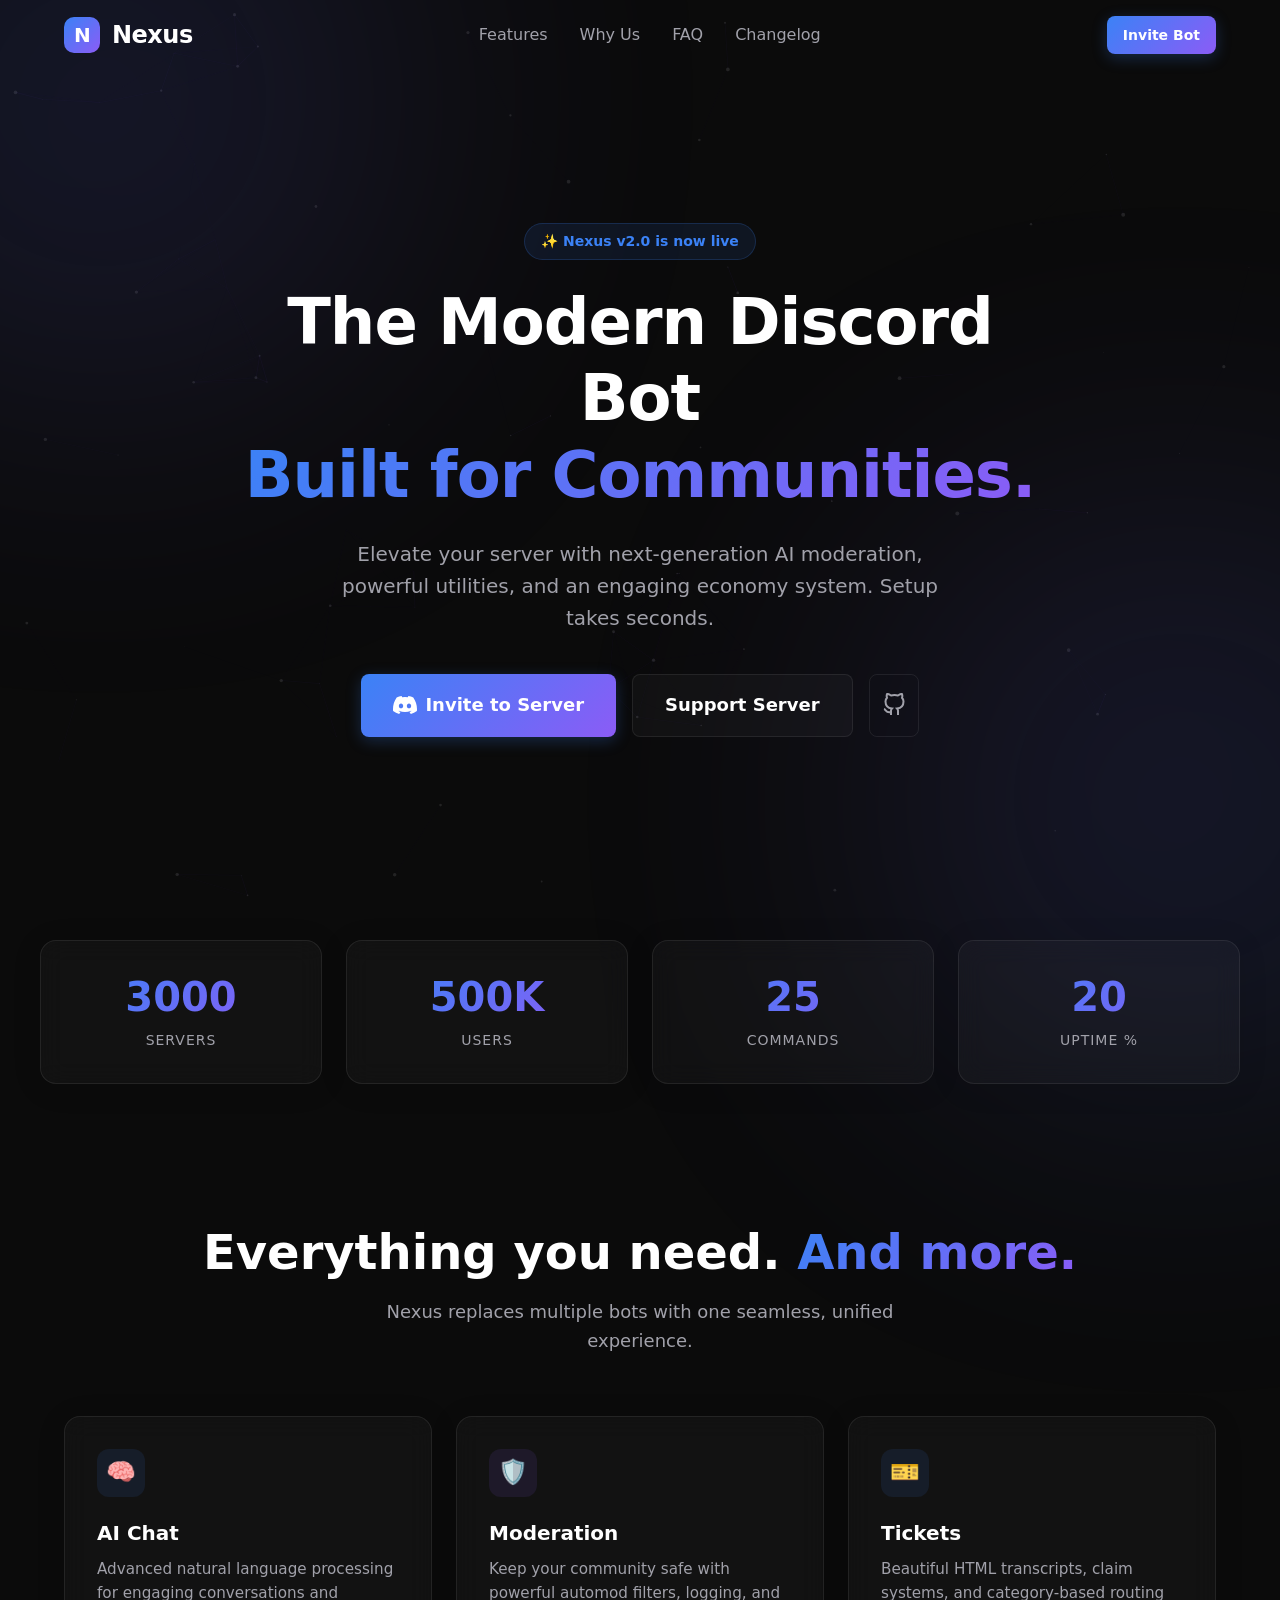
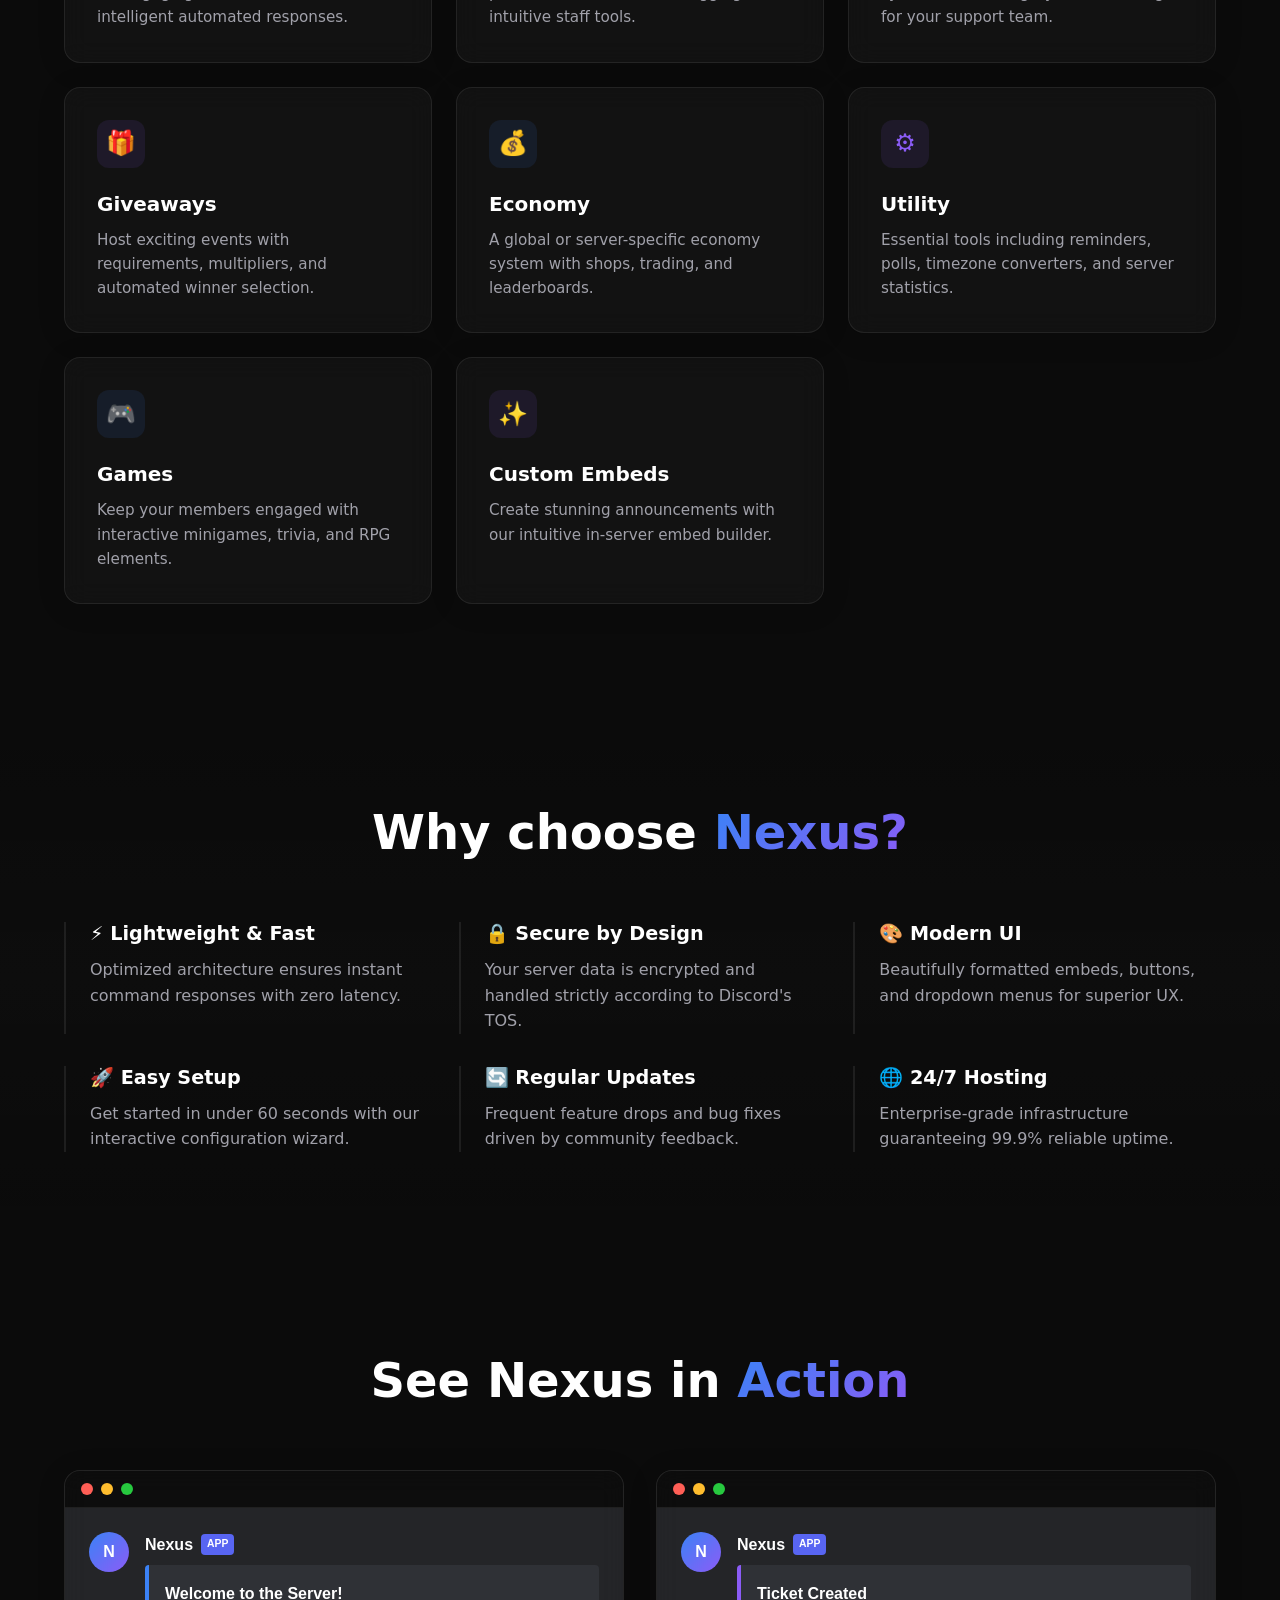
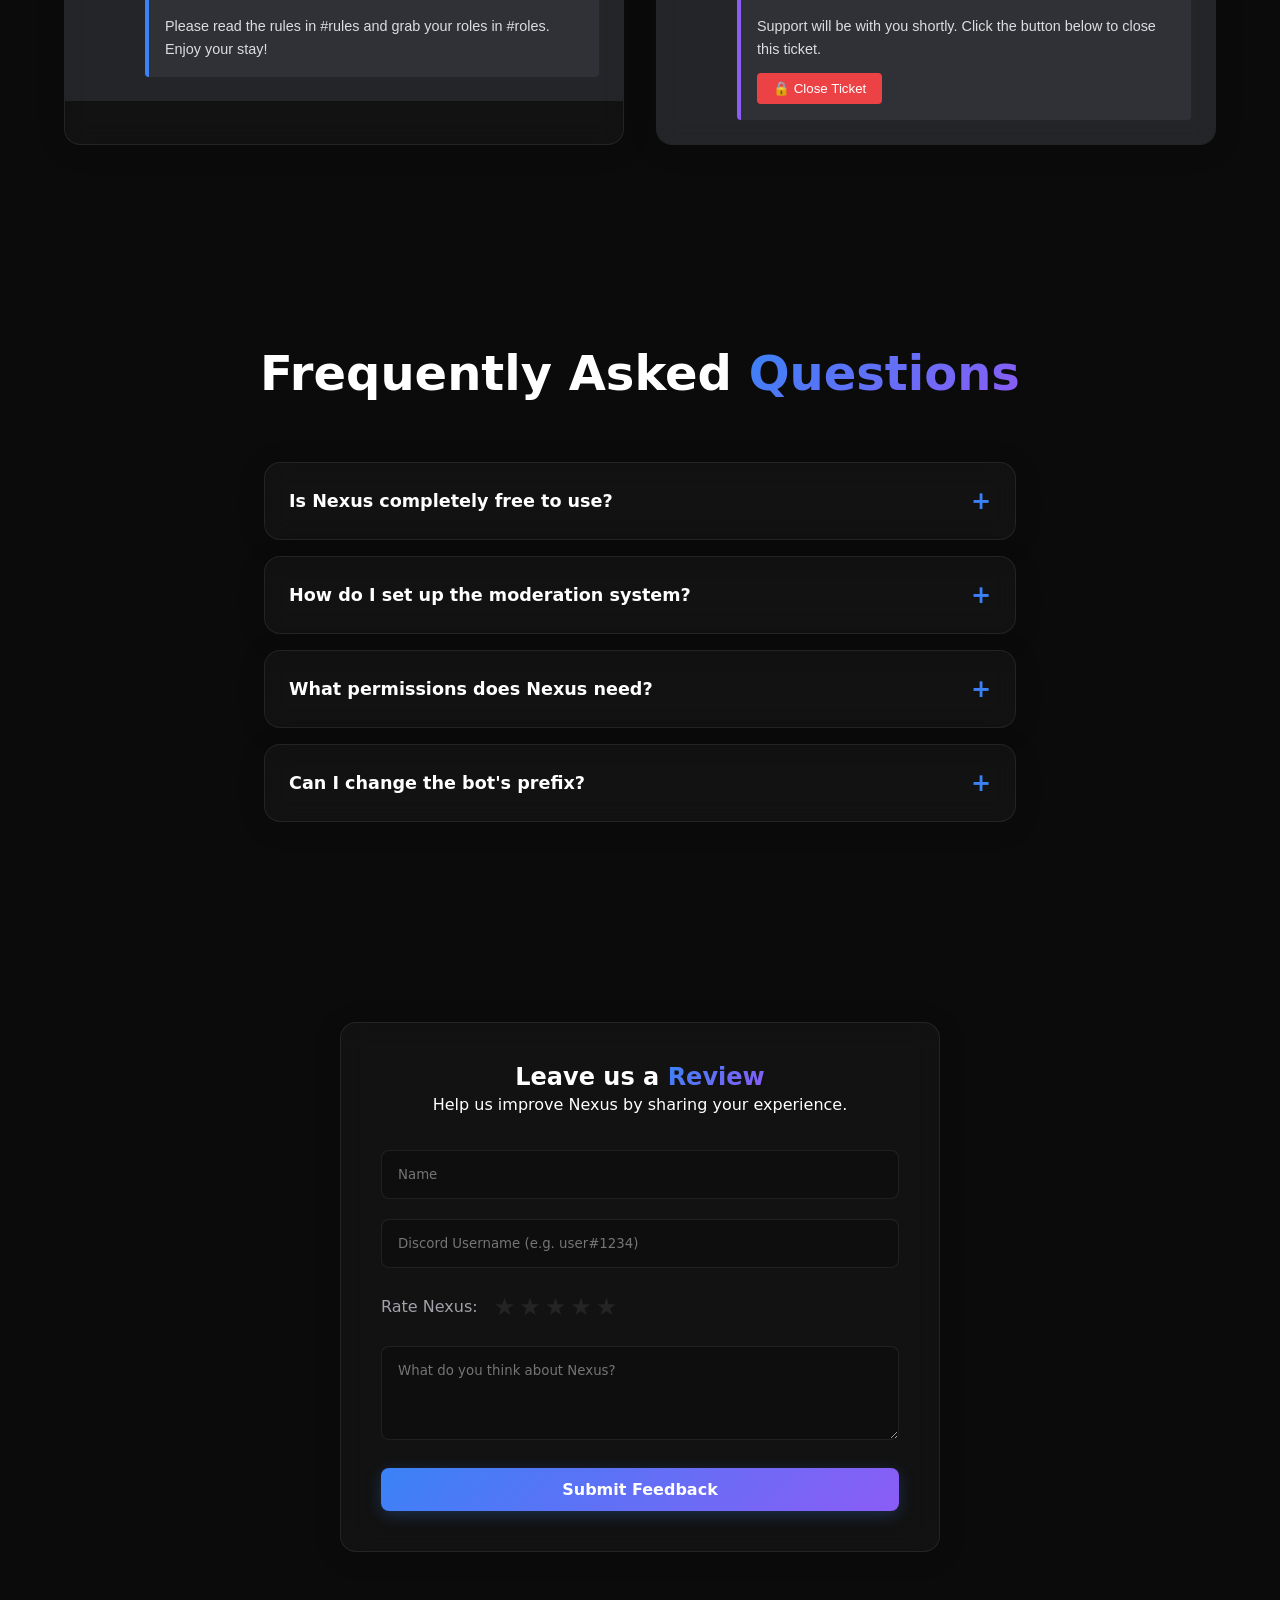
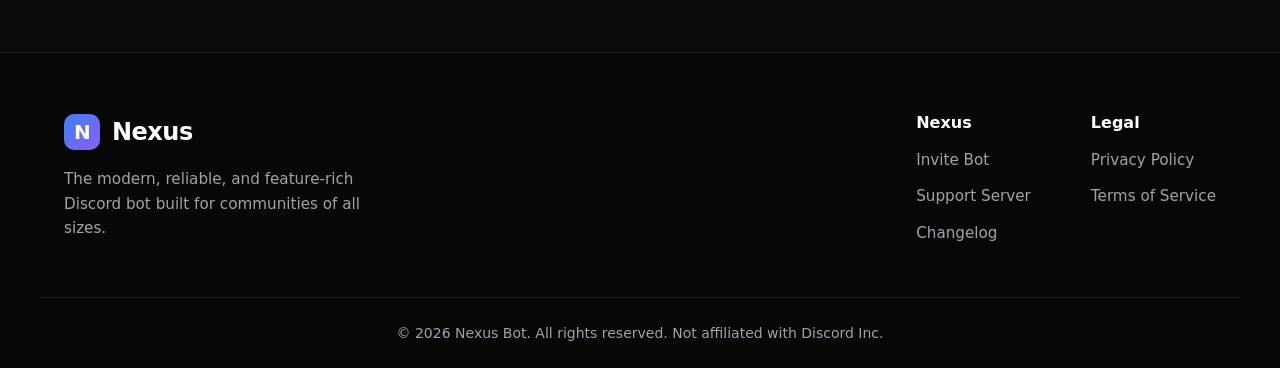
==== commit ea8db39e: "Update Support Server link in index.html" ====
--- a/index.html
+++ b/index.html
@@ -67,7 +67,7 @@
                     <svg class="discord-icon" xmlns="http://www.w3.org/2000/svg" viewBox="0 0 127.14 96.36" width="24" height="24" fill="currentColor"><path d="M107.7,8.07A105.15,105.15,0,0,0,81.47,0a72.06,72.06,0,0,0-3.36,6.83A97.68,97.68,0,0,0,49,6.83,72.37,72.37,0,0,0,45.64,0,105.89,105.89,0,0,0,19.39,8.09C2.79,32.65-1.71,56.6.54,80.21h0A105.73,105.73,0,0,0,32.71,96.36,77.7,77.7,0,0,0,39.6,85.25a68.42,68.42,0,0,1-10.85-5.18c.91-.66,1.8-1.34,2.66-2a75.57,75.57,0,0,0,64.32,0c.87.71,1.76,1.39,2.66,2a68.68,68.68,0,0,1-10.87,5.19,77,77,0,0,0,6.89,11.1,105.25,105.25,0,0,0,32.19-16.14c2.64-27.38-4.51-51.11-19.32-72.15ZM42.45,65.69C36.18,65.69,31,60,31,53s5-12.74,11.43-12.74S54,46,53.89,53,48.84,65.69,42.45,65.69Zm42.24,0C78.41,65.69,73.31,60,73.31,53s5-12.74,11.43-12.74S96.33,46,96.22,53,91.08,65.69,84.69,65.69Z"/></svg>
                     Invite to Server
                 </a>
-                <a href="#" class="btn btn-secondary btn-large">Support Server</a>
+                <a href="https://discord.gg/Rcdmyb9Jn" class="btn btn-secondary btn-large">Support Server</a>
                 <a href="#" class="btn btn-outline btn-icon" aria-label="GitHub">
                     <svg viewBox="0 0 24 24" width="24" height="24" stroke="currentColor" stroke-width="2" fill="none"><path d="M9 19c-5 1.5-5-2.5-7-3m14 6v-3.87a3.37 3.37 0 0 0-.94-2.61c3.14-.35 6.44-1.54 6.44-7A5.44 5.44 0 0 0 20 4.77 5.07 5.07 0 0 0 19.91 1S18.73.65 16 2.48a13.38 13.38 0 0 0-7 0C6.27.65 5.09 1 5.09 1A5.07 5.07 0 0 0 5 4.77a5.44 5.44 0 0 0-1.5 3.78c0 5.42 3.3 6.61 6.44 7A3.37 3.37 0 0 0 9 18.13V22"></path></svg>
                 </a>
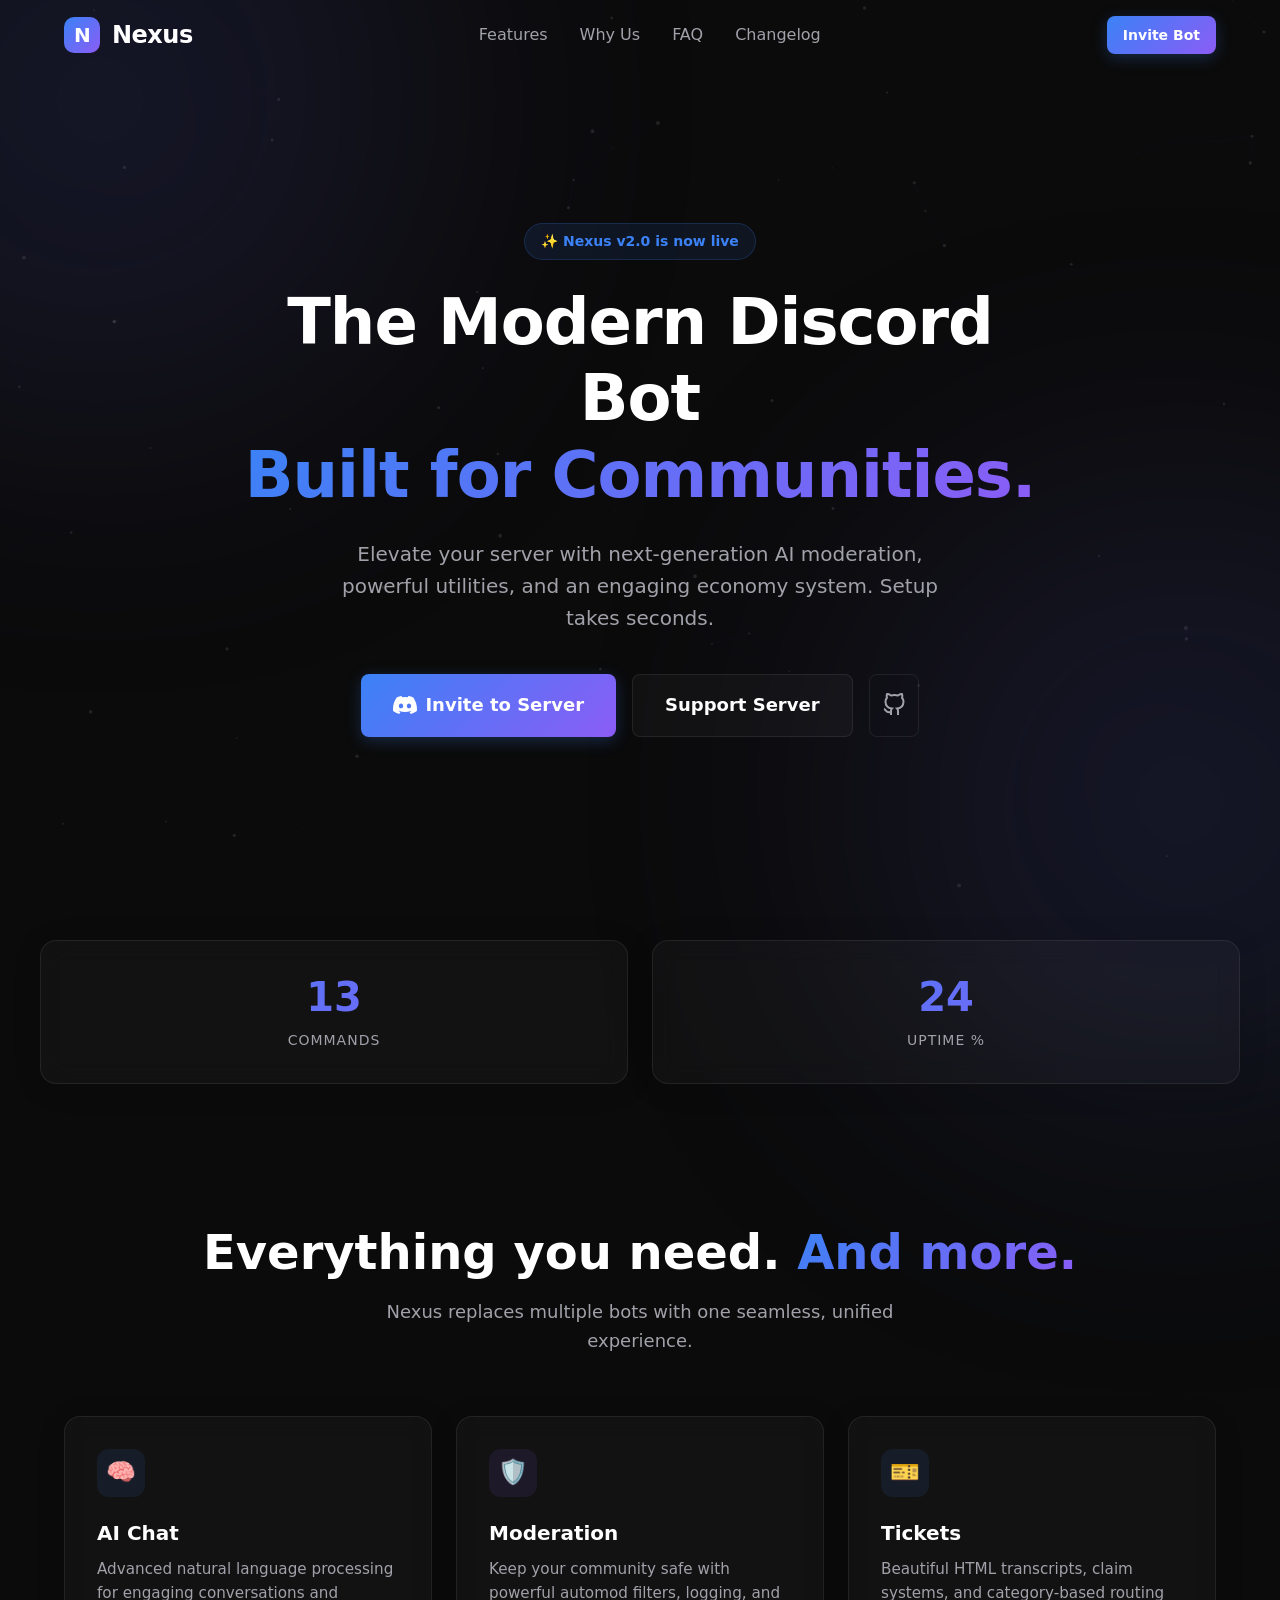
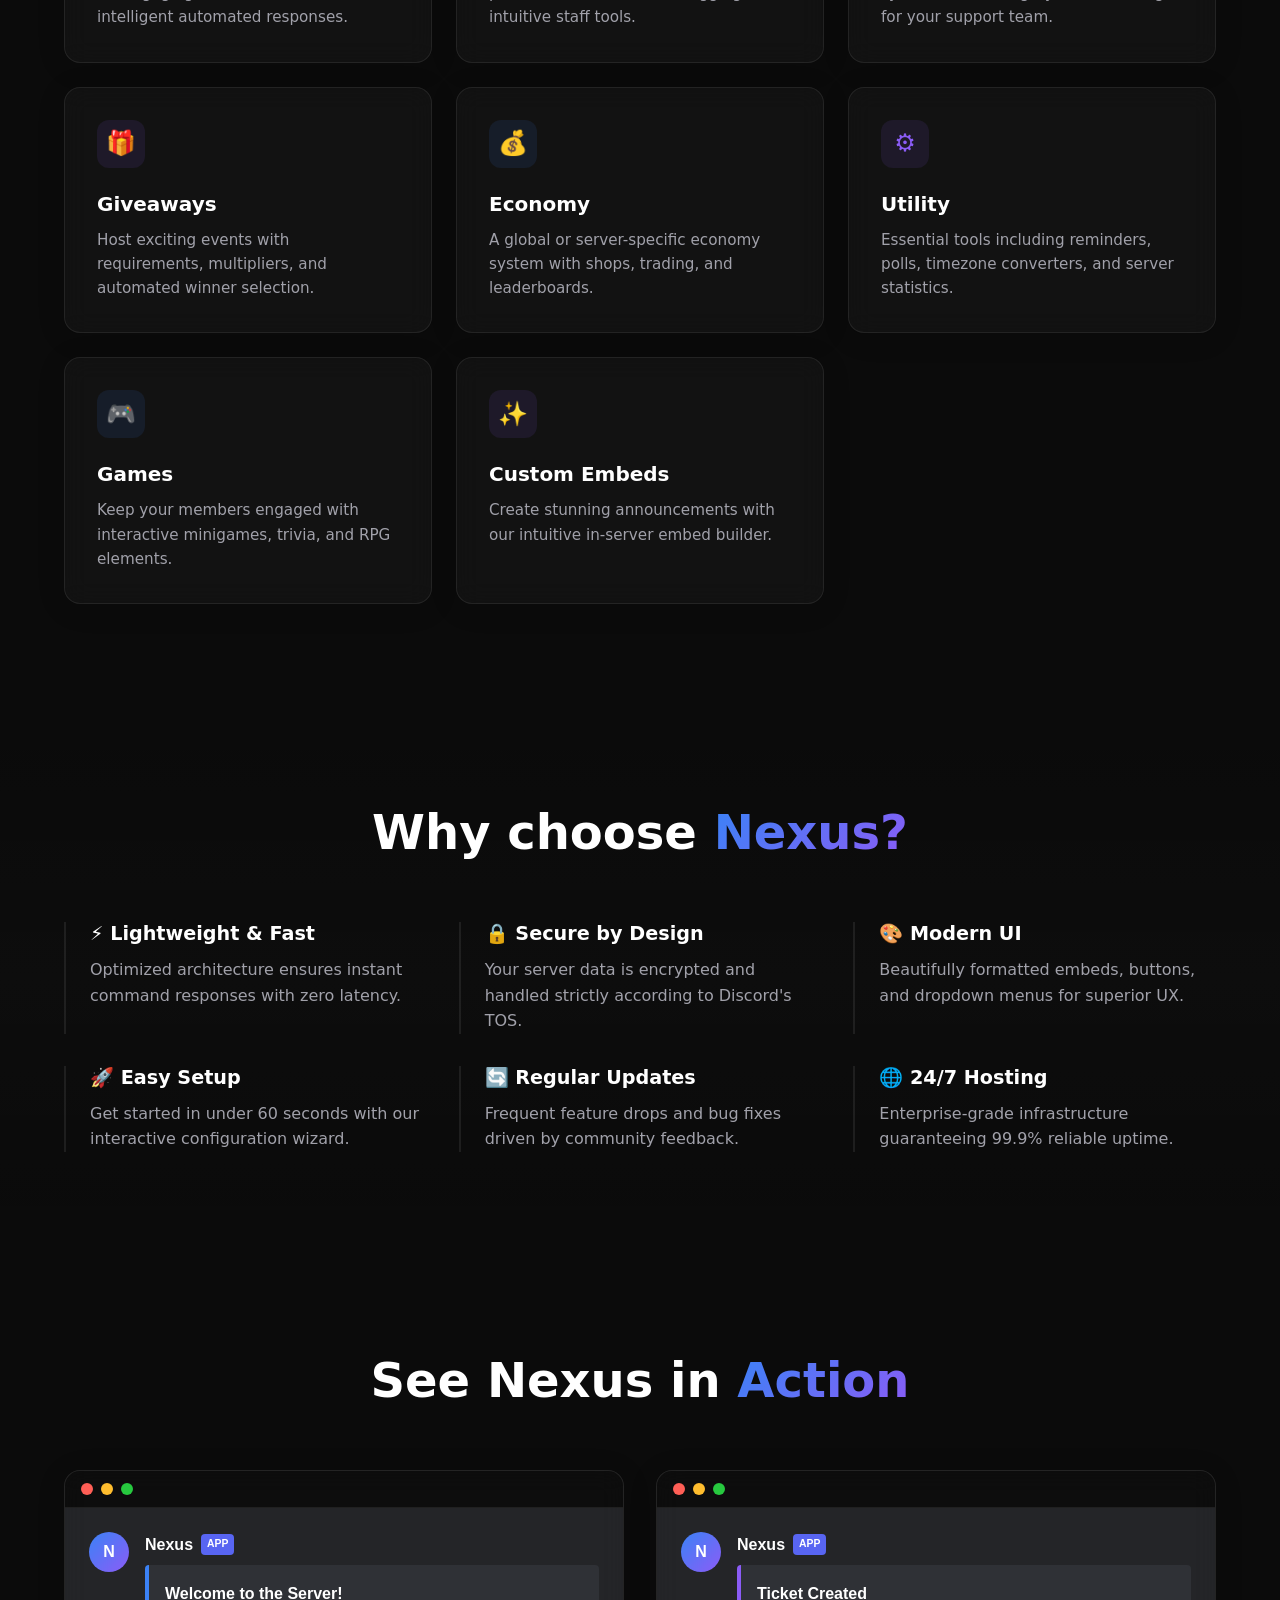
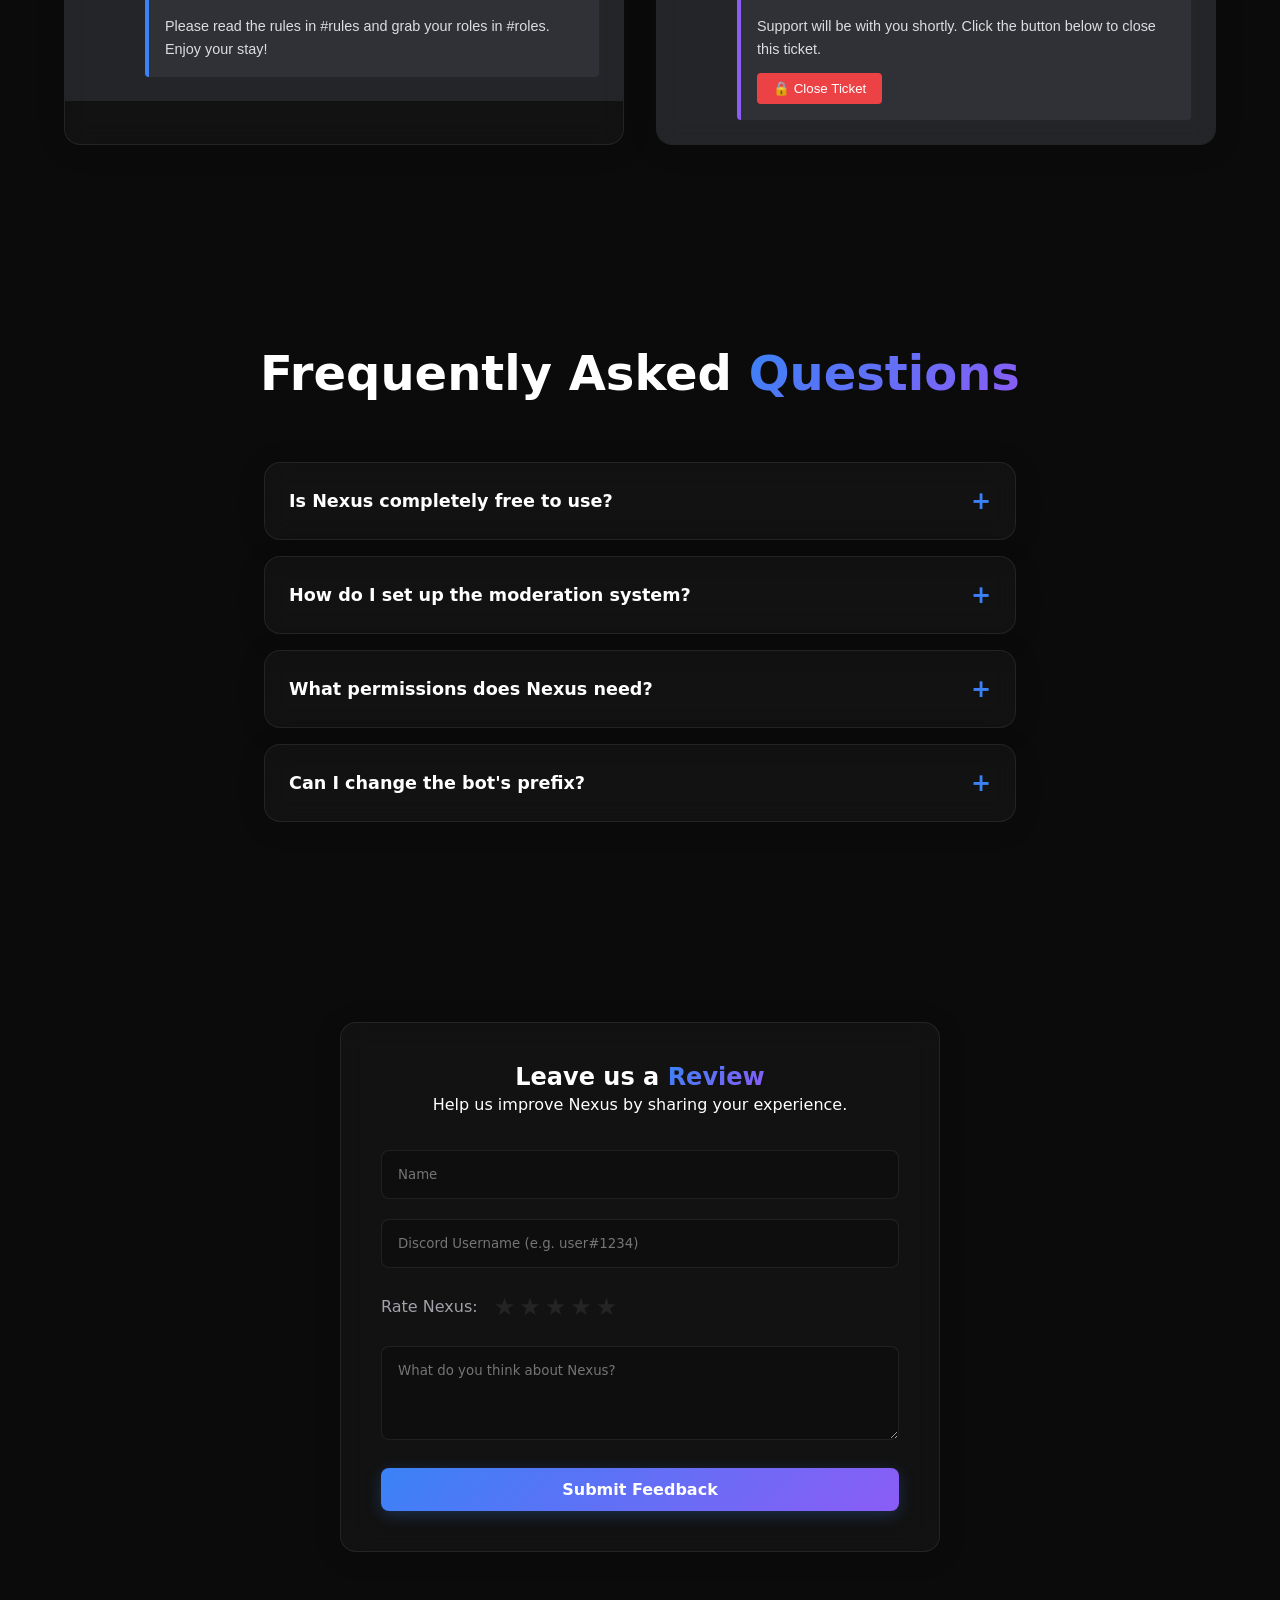
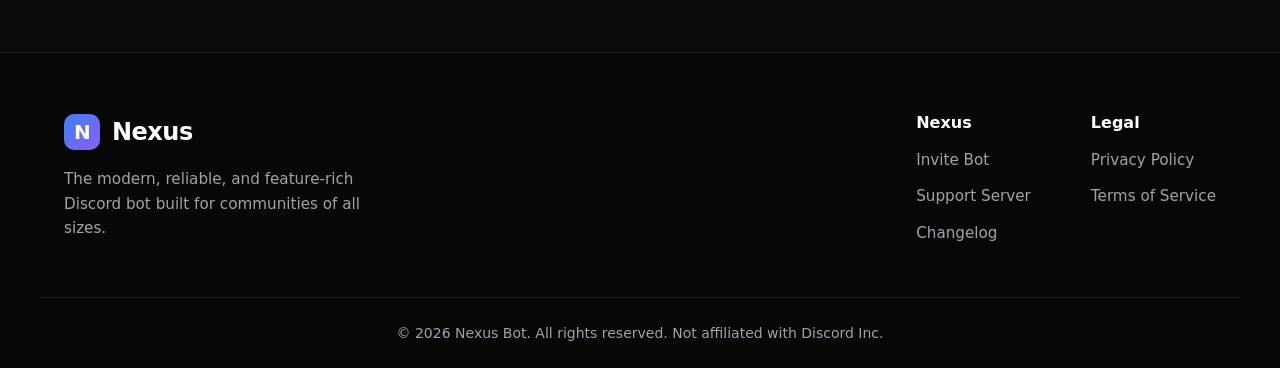
==== commit 6be9cde2: "Refactor statistics section in index.html" ====
--- a/index.html
+++ b/index.html
@@ -76,26 +76,19 @@
     </header>
 
     <!-- Statistics Section -->
-    <section class="stats" id="statistics">
-        <div class="stats-container reveal">
-            <div class="stat-card glass">
-                <h3 class="stat-number" data-target="15000">0</h3>
-                <p class="stat-label">Servers</p>
-            </div>
-            <div class="stat-card glass">
-                <h3 class="stat-number" data-target="2500000">0</h3>
-                <p class="stat-label">Users</p>
-            </div>
-            <div class="stat-card glass">
-                <h3 class="stat-number" data-target="120">0</h3>
-                <p class="stat-label">Commands</p>
-            </div>
-            <div class="stat-card glass">
-                <h3 class="stat-number" data-target="99.9">0</h3>
-                <p class="stat-label">Uptime %</p>
-            </div>
-        </div>
-    </section>
+<section class="stats" id="statistics">
+    <div class="stats-container reveal">
+        <div class="stat-card glass">
+            <h3 class="stat-number" data-target="52">0</h3>
+            <p class="stat-label">Commands</p>
+        </div>
+
+        <div class="stat-card glass">
+            <h3 class="stat-number" data-target="99.9">0</h3>
+            <p class="stat-label">Uptime %</p>
+        </div>
+    </div>
+</section>
 
     <!-- Features Section -->
     <section class="features" id="features">
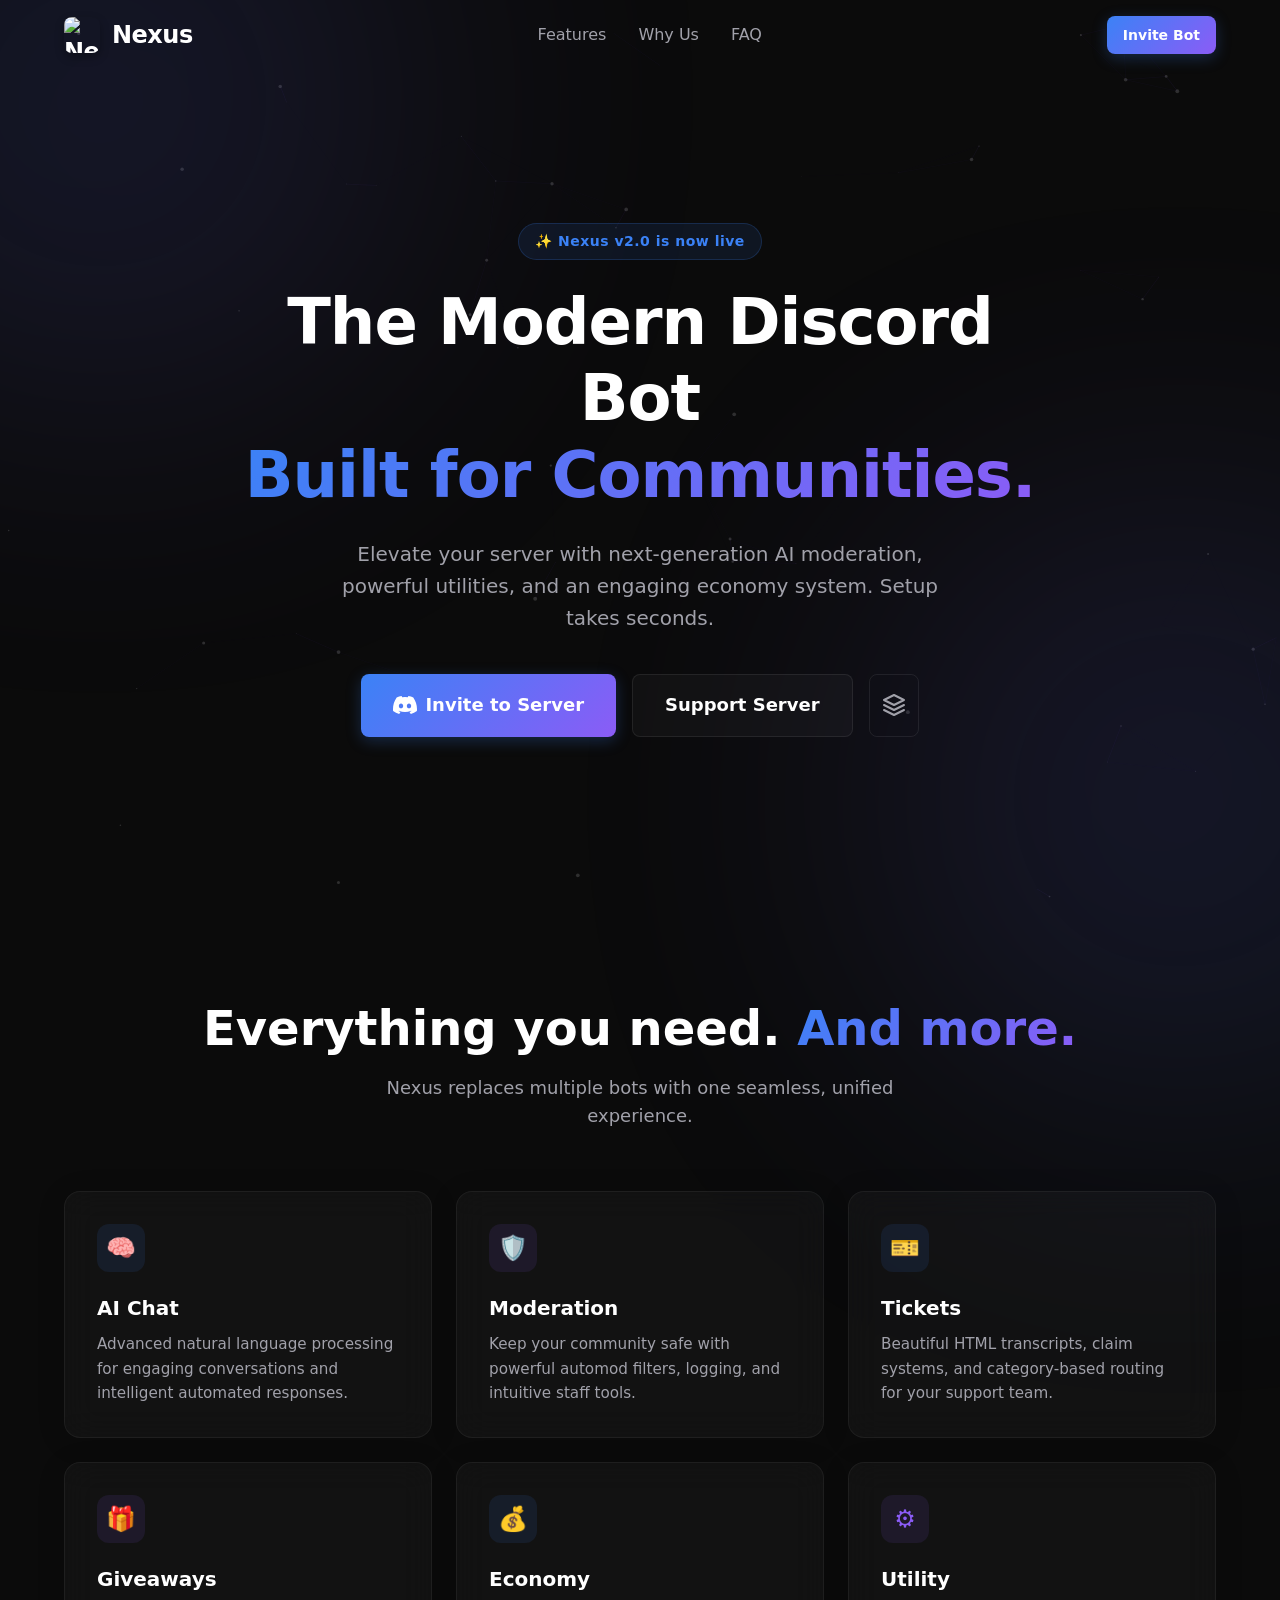
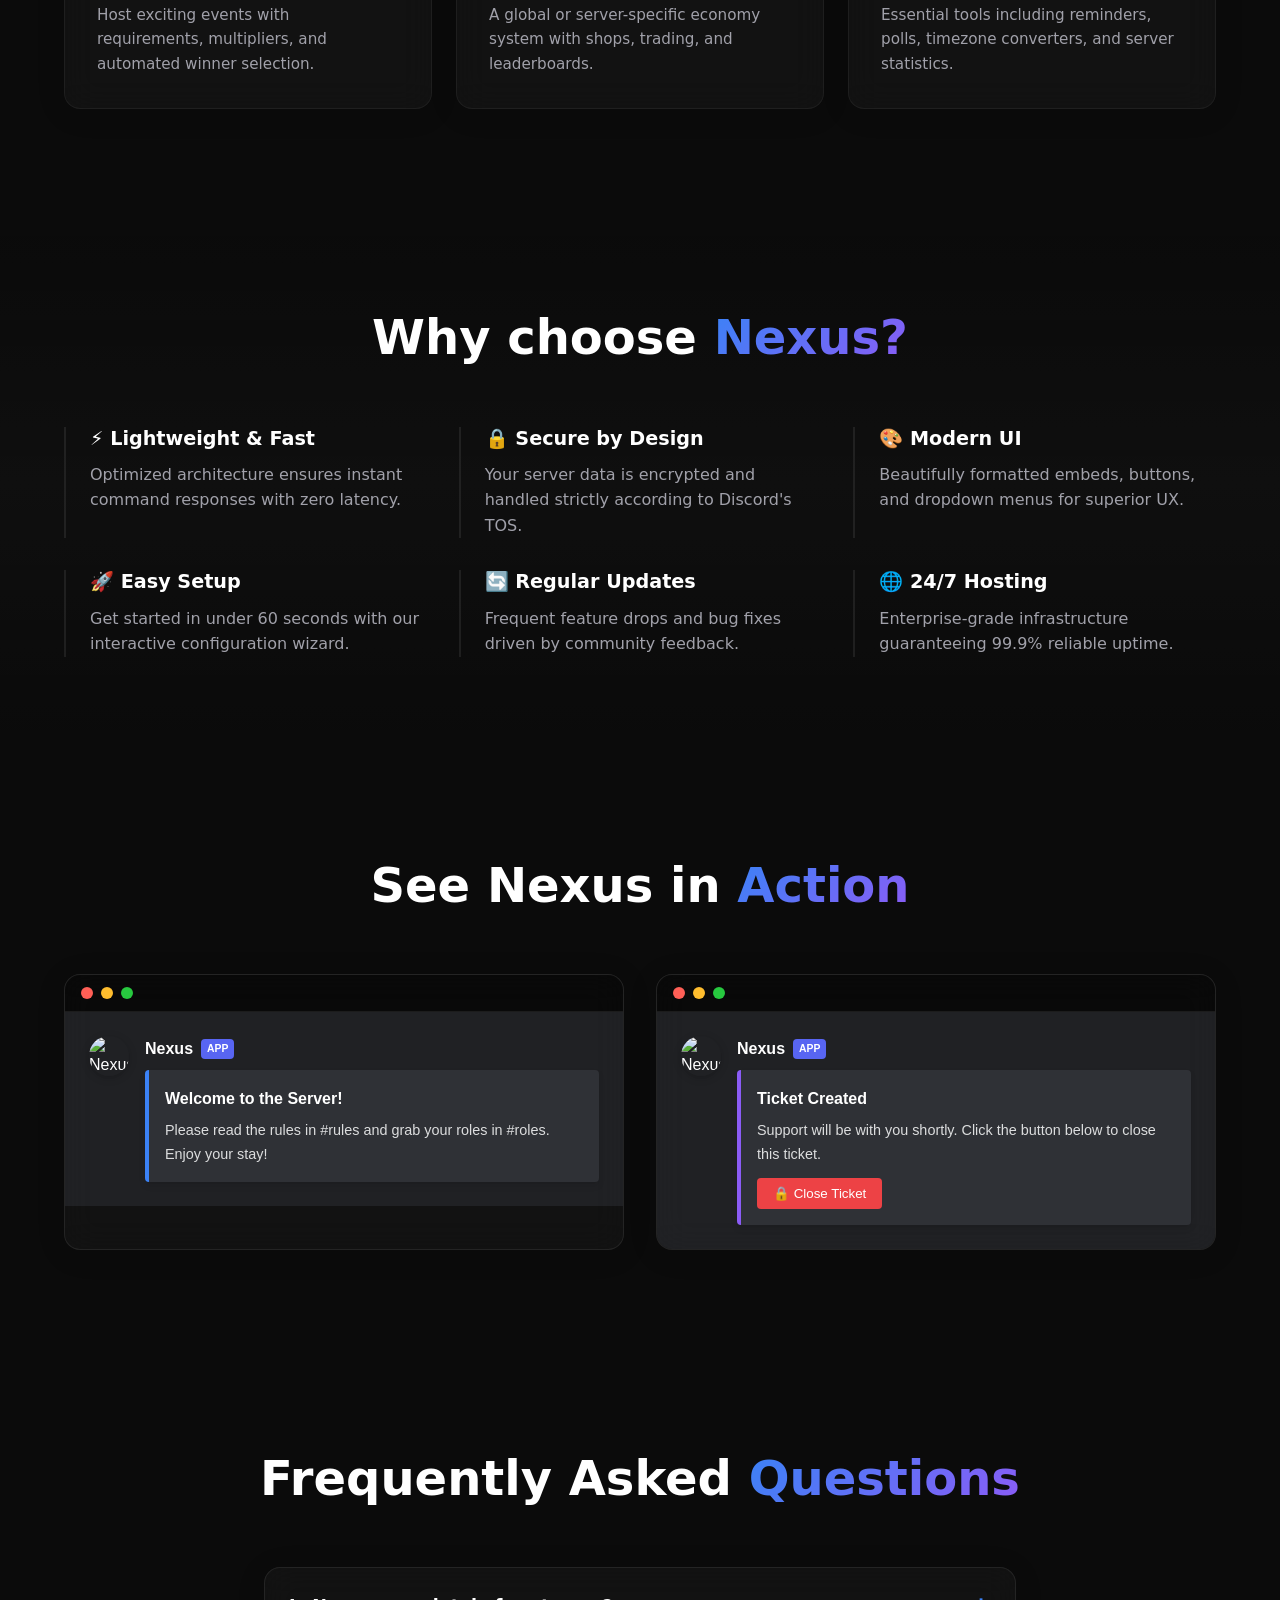
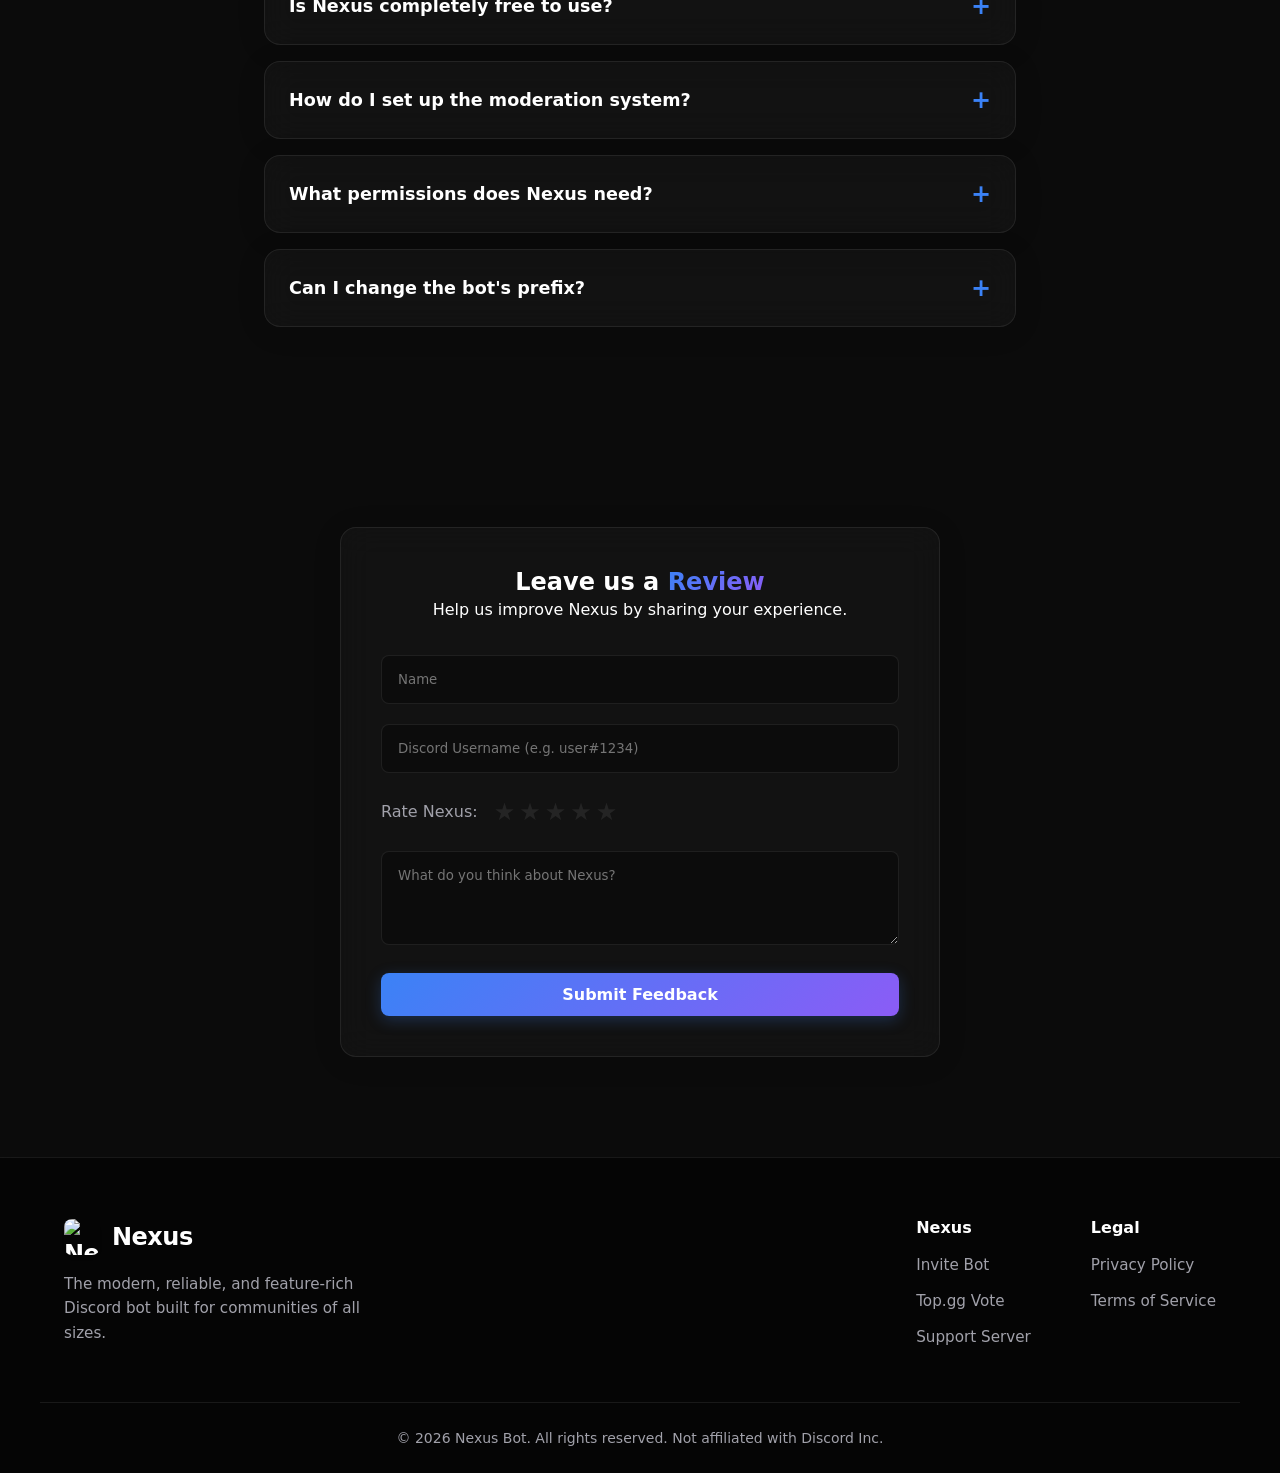
==== commit 212cda06: "Update index.html" ====
--- a/index.html
+++ b/index.html
@@ -12,8 +12,233 @@
     <link rel="preconnect" href="https://fonts.gstatic.com" crossorigin>
     <link href="https://fonts.googleapis.com/css2?family=Plus+Jakarta+Sans:wght@400;500;600;700;800&display=swap" rel="stylesheet">
     
-    <!-- Stylesheet -->
-    <link rel="stylesheet" href="style.css">
+    <!-- Inline CSS for GitHub Pages Compatibility & Polish -->
+    <style>
+        /* ==========================================================================
+           CSS Variables & Theme Setup
+           ========================================================================== */
+        :root {
+            /* Colors */
+            --bg-dark: #0b0b0b;
+            --bg-card: rgba(255, 255, 255, 0.03);
+            --border-color: rgba(255, 255, 255, 0.08);
+            --text-primary: #ffffff;
+            --text-secondary: #a1a1aa;
+            
+            /* Accents */
+            --accent-blue: #3b82f6;
+            --accent-purple: #8b5cf6;
+            --accent-gradient: linear-gradient(135deg, var(--accent-blue), var(--accent-purple));
+            
+            /* Discord specific */
+            --discord-blurple: #5865F2;
+            --discord-dark: #36393f;
+            --discord-embed-bg: #2f3136;
+            
+            /* Typography */
+            --font-main: 'Plus Jakarta Sans', system-ui, -apple-system, sans-serif;
+            
+            /* Layout */
+            --container-width: 1200px;
+            --radius-sm: 8px;
+            --radius-md: 16px;
+            --radius-lg: 24px;
+            --transition: all 0.3s cubic-bezier(0.4, 0, 0.2, 1);
+        }
+
+        /* ==========================================================================
+           Reset & Base Styles
+           ========================================================================== */
+        * { margin: 0; padding: 0; box-sizing: border-box; }
+        html { scroll-behavior: smooth; overflow-x: hidden; }
+        body { font-family: var(--font-main); background-color: var(--bg-dark); color: var(--text-primary); line-height: 1.6; overflow-x: hidden; position: relative; }
+
+        /* Custom Scrollbar */
+        ::-webkit-scrollbar { width: 10px; }
+        ::-webkit-scrollbar-track { background: var(--bg-dark); }
+        ::-webkit-scrollbar-thumb { background: var(--border-color); border-radius: 5px; }
+        ::-webkit-scrollbar-thumb:hover { background: var(--text-secondary); }
+
+        /* Background Effects */
+        #particles-canvas { position: fixed; top: 0; left: 0; width: 100%; height: 100%; z-index: -2; pointer-events: none; }
+        .bg-glow { position: fixed; width: 600px; height: 600px; background: var(--accent-gradient); filter: blur(150px); opacity: 0.15; border-radius: 50%; z-index: -1; pointer-events: none; }
+        .glow-top-left { top: -200px; left: -200px; }
+        .glow-bottom-right { bottom: -200px; right: -200px; background: linear-gradient(135deg, var(--accent-purple), var(--accent-blue)); }
+
+        /* Typography Utilities */
+        h1, h2, h3, h4, h5, h6 { line-height: 1.2; font-weight: 700; }
+        .text-gradient { background: var(--accent-gradient); -webkit-background-clip: text; -webkit-text-fill-color: transparent; background-clip: text; }
+        a { color: inherit; text-decoration: none; transition: var(--transition); }
+        .container { max-width: var(--container-width); margin: 0 auto; padding: 0 24px; }
+
+        /* ==========================================================================
+           UI Components
+           ========================================================================== */
+        .glass { background: var(--bg-card); backdrop-filter: blur(16px); -webkit-backdrop-filter: blur(16px); border: 1px solid var(--border-color); border-radius: var(--radius-md); box-shadow: 0 4px 30px rgba(0, 0, 0, 0.1); }
+        
+        .btn { display: inline-flex; align-items: center; justify-content: center; gap: 8px; font-family: inherit; font-weight: 600; border-radius: var(--radius-sm); cursor: pointer; transition: var(--transition); border: none; outline: none; padding: 12px 24px; font-size: 1rem; }
+        .btn-primary { background: var(--accent-gradient); color: white; box-shadow: 0 4px 15px rgba(59, 130, 246, 0.25); }
+        .btn-primary:hover { box-shadow: 0 6px 20px rgba(59, 130, 246, 0.4); transform: translateY(-2px); }
+        .btn-secondary { background: var(--bg-card); color: white; border: 1px solid var(--border-color); }
+        .btn-secondary:hover { background: rgba(255, 255, 255, 0.08); transform: translateY(-2px); }
+        .btn-outline { background: transparent; border: 1px solid var(--border-color); color: var(--text-secondary); }
+        .btn-outline:hover { color: white; border-color: white; transform: translateY(-2px); }
+        .btn-small { padding: 8px 16px; font-size: 0.875rem; }
+        .btn-large { padding: 16px 32px; font-size: 1.125rem; }
+        .btn-icon { padding: 12px; border-radius: var(--radius-sm); }
+        
+        .badge { display: inline-block; padding: 6px 16px; background: rgba(59, 130, 246, 0.1); border: 1px solid rgba(59, 130, 246, 0.2); color: var(--accent-blue); border-radius: 50px; font-size: 0.875rem; font-weight: 600; margin-bottom: 24px; letter-spacing: 0.5px; }
+
+        /* Images */
+        img.logo-icon { width: 36px; height: 36px; border-radius: 8px; object-fit: cover; box-shadow: 0 4px 10px rgba(0,0,0,0.3); }
+        img.avatar { width: 40px; height: 40px; border-radius: 50%; object-fit: cover; box-shadow: 0 2px 8px rgba(0,0,0,0.2); }
+
+        /* ==========================================================================
+           Navigation
+           ========================================================================== */
+        .navbar { position: fixed; top: 0; left: 0; width: 100%; z-index: 1000; transition: var(--transition); border-bottom: 1px solid transparent; }
+        .navbar.scrolled { background: rgba(11, 11, 11, 0.85); backdrop-filter: blur(16px); -webkit-backdrop-filter: blur(16px); border-bottom: 1px solid var(--border-color); }
+        .nav-container { max-width: var(--container-width); margin: 0 auto; padding: 16px 24px; display: flex; justify-content: space-between; align-items: center; }
+        .logo { display: flex; align-items: center; gap: 12px; font-size: 1.5rem; font-weight: 800; letter-spacing: -0.5px; }
+        .nav-links { display: flex; gap: 32px; }
+        .nav-links a { color: var(--text-secondary); font-weight: 500; }
+        .nav-links a:hover { color: white; text-shadow: 0 0 10px rgba(255,255,255,0.2); }
+        .mobile-menu-btn { display: none; background: none; border: none; color: white; cursor: pointer; padding: 8px; }
+
+        /* Mobile Menu Polish */
+        .mobile-menu { display: flex; position: fixed; top: -100%; left: 0; width: 100%; height: 100vh; background: rgba(11, 11, 11, 0.98); backdrop-filter: blur(20px); -webkit-backdrop-filter: blur(20px); flex-direction: column; justify-content: center; align-items: center; gap: 32px; z-index: 999; transition: top 0.4s cubic-bezier(0.4, 0, 0.2, 1); opacity: 0; }
+        .mobile-menu.active { top: 0; opacity: 1; }
+        .mobile-menu a { font-size: 1.5rem; font-weight: 600; color: var(--text-secondary); letter-spacing: 1px; }
+        .mobile-menu a:hover { color: white; }
+        .mobile-menu .btn { font-size: 1.2rem; margin-top: 16px; padding: 16px 40px; }
+
+        /* ==========================================================================
+           Hero Section
+           ========================================================================== */
+        .hero { min-height: 100vh; display: flex; align-items: center; justify-content: center; text-align: center; padding: 120px 24px 60px; }
+        .hero-content { max-width: 800px; }
+        .hero-title { font-size: clamp(2.5rem, 5vw, 4.5rem); margin-bottom: 24px; letter-spacing: -1px; }
+        .hero-description { font-size: clamp(1rem, 2vw, 1.25rem); color: var(--text-secondary); margin-bottom: 40px; max-width: 600px; margin-left: auto; margin-right: auto; }
+        .hero-buttons { display: flex; gap: 16px; justify-content: center; flex-wrap: wrap; }
+
+        /* ==========================================================================
+           Features Section
+           ========================================================================== */
+        .section-header { text-align: center; margin-bottom: 60px; padding: 0 24px; }
+        .section-header h2 { font-size: clamp(2rem, 4vw, 3rem); margin-bottom: 16px; }
+        .section-header p { color: var(--text-secondary); font-size: 1.125rem; max-width: 600px; margin: 0 auto; }
+        .features { padding: 100px 0; }
+        .features-grid { display: grid; grid-template-columns: repeat(auto-fit, minmax(280px, 1fr)); gap: 24px; }
+        .feature-card { padding: 32px; transition: var(--transition); border: 1px solid rgba(255,255,255,0.05); }
+        .feature-card:hover { transform: translateY(-5px); background: rgba(255, 255, 255, 0.05); border-color: rgba(255,255,255,0.1); }
+        .feature-icon { width: 48px; height: 48px; border-radius: 12px; display: flex; align-items: center; justify-content: center; font-size: 1.5rem; margin-bottom: 24px; }
+        .bg-blue { background: rgba(59, 130, 246, 0.1); color: var(--accent-blue); }
+        .bg-purple { background: rgba(139, 92, 246, 0.1); color: var(--accent-purple); }
+        .feature-card h3 { margin-bottom: 12px; font-size: 1.25rem; }
+        .feature-card p { color: var(--text-secondary); font-size: 0.95rem; }
+
+        /* ==========================================================================
+           Why Nexus
+           ========================================================================== */
+        .why-nexus { padding: 100px 0; background: linear-gradient(180deg, transparent, rgba(255,255,255,0.02), transparent); }
+        .why-grid { display: grid; grid-template-columns: repeat(auto-fit, minmax(300px, 1fr)); gap: 32px; }
+        .why-item { border-left: 2px solid var(--border-color); padding-left: 24px; transition: var(--transition); }
+        .why-item:hover { border-left-color: var(--accent-blue); }
+        .why-item h4 { font-size: 1.2rem; margin-bottom: 12px; color: white; }
+        .why-item p { color: var(--text-secondary); }
+
+        /* ==========================================================================
+           Mockup / Gallery Section
+           ========================================================================== */
+        .gallery { padding: 100px 0; }
+        .gallery-container { display: grid; grid-template-columns: repeat(auto-fit, minmax(350px, 1fr)); gap: 32px; }
+        .screenshot { overflow: hidden; border-radius: var(--radius-md); border: 1px solid var(--border-color); }
+        .mockup-header { background: rgba(0,0,0,0.5); padding: 12px 16px; display: flex; gap: 8px; border-bottom: 1px solid var(--border-color); }
+        .dot { width: 12px; height: 12px; border-radius: 50%; }
+        .dot.red { background: #ff5f56; } .dot.yellow { background: #ffbd2e; } .dot.green { background: #27c93f; }
+        .mockup-body { padding: 24px; background: rgba(54, 57, 63, 0.4); }
+        
+        .discord-message { display: flex; gap: 16px; font-family: 'Whitney', 'Helvetica Neue', Helvetica, Arial, sans-serif; }
+        .msg-content { flex: 1; }
+        .username { font-weight: 600; color: white; margin-bottom: 4px; display: flex; align-items: center; gap: 8px; }
+        .bot-tag { background: var(--discord-blurple); color: white; font-size: 0.65rem; padding: 2px 6px; border-radius: 4px; text-transform: uppercase; }
+        .embed { background: var(--discord-embed-bg); border-left: 4px solid; padding: 16px; border-radius: 4px; margin-top: 8px; box-shadow: 0 4px 6px rgba(0,0,0,0.1); }
+        .embed-blue { border-left-color: var(--accent-blue); }
+        .embed-purple { border-left-color: var(--accent-purple); }
+        .embed strong { display: block; margin-bottom: 8px; color: white; }
+        .embed p { color: #dcddde; font-size: 0.9rem; }
+        .discord-buttons { margin-top: 12px; display: flex; gap: 8px; }
+        .d-btn { background: #4f545c; color: white; border: none; padding: 8px 16px; border-radius: 4px; cursor: pointer; font-weight: 500; transition: background 0.2s; }
+        .d-btn:hover { background: #5d6269; }
+        .d-btn-danger { background: #ed4245; }
+        .d-btn-danger:hover { background: #c9383b; }
+
+        /* ==========================================================================
+           FAQ Section
+           ========================================================================== */
+        .faq { padding: 100px 0; }
+        .faq-container { max-width: 800px; display: flex; flex-direction: column; gap: 16px; margin: 0 auto; }
+        .faq-item { overflow: hidden; border: 1px solid var(--border-color); }
+        .faq-question { width: 100%; text-align: left; background: none; border: none; color: white; padding: 24px; font-size: 1.1rem; font-weight: 600; cursor: pointer; display: flex; justify-content: space-between; align-items: center; font-family: inherit; }
+        .faq-question .icon { font-size: 1.5rem; transition: transform 0.3s ease; color: var(--accent-blue); }
+        .faq-item.active .faq-question .icon { transform: rotate(45deg); }
+        .faq-answer { max-height: 0; overflow: hidden; transition: max-height 0.4s ease-out; }
+        .faq-answer p { padding: 0 24px 24px; color: var(--text-secondary); }
+
+        /* ==========================================================================
+           Feedback Section
+           ========================================================================== */
+        .feedback { padding: 100px 0; }
+        .feedback-card { max-width: 600px; padding: 40px; margin: 0 auto; }
+        .feedback-content { text-align: center; margin-bottom: 32px; }
+        .feedback-form { display: flex; flex-direction: column; gap: 20px; }
+        .form-group input, .form-group textarea { width: 100%; padding: 16px; background: rgba(0,0,0,0.3); border: 1px solid var(--border-color); border-radius: var(--radius-sm); color: white; font-family: inherit; outline: none; transition: var(--transition); }
+        .form-group input:focus, .form-group textarea:focus { border-color: var(--accent-blue); background: rgba(0,0,0,0.5); box-shadow: 0 0 10px rgba(59, 130, 246, 0.1); }
+        .w-100 { width: 100%; }
+        .rating { display: flex; align-items: center; gap: 16px; color: var(--text-secondary); }
+        .stars { display: flex; gap: 4px; font-size: 1.5rem; cursor: pointer; color: var(--border-color); }
+        .stars span:hover, .stars span.active { color: #fbbf24; }
+        .form-success { background: rgba(39, 201, 63, 0.1); color: #27c93f; padding: 16px; border-radius: var(--radius-sm); text-align: center; border: 1px solid rgba(39, 201, 63, 0.2); }
+        .hidden { display: none; }
+
+        /* ==========================================================================
+           Footer
+           ========================================================================== */
+        .footer { border-top: 1px solid var(--border-color); padding: 60px 0 24px; background: rgba(0,0,0,0.5); backdrop-filter: blur(10px); }
+        .footer-container { display: flex; justify-content: space-between; flex-wrap: wrap; gap: 40px; margin-bottom: 40px; }
+        .footer-brand { max-width: 300px; }
+        .footer-brand p { color: var(--text-secondary); margin-top: 16px; font-size: 0.95rem; }
+        .footer-links { display: flex; gap: 60px; flex-wrap: wrap; }
+        .link-group h4 { margin-bottom: 16px; color: white; font-weight: 600; }
+        .link-group a { display: block; color: var(--text-secondary); margin-bottom: 12px; font-size: 0.95rem; transition: var(--transition); }
+        .link-group a:hover { color: var(--accent-blue); padding-left: 4px; }
+        .footer-bottom { text-align: center; color: var(--text-secondary); font-size: 0.875rem; border-top: 1px solid var(--border-color); padding-top: 24px; }
+
+        /* ==========================================================================
+           Animations
+           ========================================================================== */
+        .reveal { opacity: 0; transform: translateY(30px); transition: all 0.8s cubic-bezier(0.5, 0, 0, 1); }
+        .reveal.active { opacity: 1; transform: translateY(0); }
+        .delay-1 { transition-delay: 0.1s; }
+        .delay-2 { transition-delay: 0.2s; }
+
+        /* ==========================================================================
+           Responsive Design (Mobile Polish)
+           ========================================================================== */
+        @media (max-width: 768px) {
+            .nav-links, .nav-actions .btn { display: none; }
+            .mobile-menu-btn { display: block; }
+            .hero { padding-top: 140px; }
+            .hero-title { font-size: 2.2rem; }
+            .hero-buttons { flex-direction: column; width: 100%; max-width: 320px; margin: 0 auto; }
+            .hero-buttons .btn { width: 100%; justify-content: center; }
+            .footer-container { flex-direction: column; gap: 32px; }
+            .footer-links { gap: 40px; }
+            .gallery-container { grid-template-columns: 1fr; }
+            .why-grid { grid-template-columns: 1fr; }
+            .badge { margin-bottom: 16px; }
+        }
+    </style>
 </head>
 <body>
     <!-- Interactive Background Particles -->
@@ -27,19 +252,18 @@
     <nav class="navbar">
         <div class="nav-container">
             <a href="index.html" class="logo">
-                <div class="logo-icon">N</div>
+                <img src="1000145335.jpg" alt="Nexus Logo" class="logo-icon">
                 <span class="logo-text">Nexus</span>
             </a>
             <div class="nav-links">
                 <a href="#features">Features</a>
                 <a href="#why-nexus">Why Us</a>
                 <a href="#faq">FAQ</a>
-                <a href="changelog.html">Changelog</a>
             </div>
             <div class="nav-actions">
                 <a href="https://discord.com/oauth2/authorize?client_id=1529371684384276572&permissions=7882942643547223&integration_type=0&scope=bot+applications.commands" class="btn btn-primary btn-small" target="_blank" rel="noopener noreferrer">Invite Bot</a>
                 <button class="mobile-menu-btn" aria-label="Toggle menu">
-                    <svg width="24" height="24" viewBox="0 0 24 24" fill="none" stroke="currentColor" stroke-width="2"><path d="M3 12h18M3 6h18M3 18h18"/></svg>
+                    <svg width="28" height="28" viewBox="0 0 24 24" fill="none" stroke="currentColor" stroke-width="2"><path d="M3 12h18M3 6h18M3 18h18"/></svg>
                 </button>
             </div>
         </div>
@@ -47,10 +271,13 @@
 
     <!-- Mobile Menu Overlay -->
     <div class="mobile-menu">
+        <button class="mobile-menu-btn" style="position: absolute; top: 24px; right: 24px;" aria-label="Close menu">
+            <svg width="28" height="28" viewBox="0 0 24 24" fill="none" stroke="currentColor" stroke-width="2"><path d="M18 6L6 18M6 6l12 12"/></svg>
+        </button>
         <a href="#features">Features</a>
         <a href="#why-nexus">Why Us</a>
+        <a href="#gallery">Gallery</a>
         <a href="#faq">FAQ</a>
-        <a href="changelog.html">Changelog</a>
         <a href="https://discord.com/oauth2/authorize?client_id=1529371684384276572&permissions=7882942643547223&integration_type=0&scope=bot+applications.commands" class="btn btn-primary" target="_blank" rel="noopener noreferrer">Invite Bot</a>
     </div>
 
@@ -67,28 +294,19 @@
                     <svg class="discord-icon" xmlns="http://www.w3.org/2000/svg" viewBox="0 0 127.14 96.36" width="24" height="24" fill="currentColor"><path d="M107.7,8.07A105.15,105.15,0,0,0,81.47,0a72.06,72.06,0,0,0-3.36,6.83A97.68,97.68,0,0,0,49,6.83,72.37,72.37,0,0,0,45.64,0,105.89,105.89,0,0,0,19.39,8.09C2.79,32.65-1.71,56.6.54,80.21h0A105.73,105.73,0,0,0,32.71,96.36,77.7,77.7,0,0,0,39.6,85.25a68.42,68.42,0,0,1-10.85-5.18c.91-.66,1.8-1.34,2.66-2a75.57,75.57,0,0,0,64.32,0c.87.71,1.76,1.39,2.66,2a68.68,68.68,0,0,1-10.87,5.19,77,77,0,0,0,6.89,11.1,105.25,105.25,0,0,0,32.19-16.14c2.64-27.38-4.51-51.11-19.32-72.15ZM42.45,65.69C36.18,65.69,31,60,31,53s5-12.74,11.43-12.74S54,46,53.89,53,48.84,65.69,42.45,65.69Zm42.24,0C78.41,65.69,73.31,60,73.31,53s5-12.74,11.43-12.74S96.33,46,96.22,53,91.08,65.69,84.69,65.69Z"/></svg>
                     Invite to Server
                 </a>
-                <a href="https://discord.gg/Rcdmyb9Jn" class="btn btn-secondary btn-large">Support Server</a>
-                <a href="#" class="btn btn-outline btn-icon" aria-label="GitHub">
-                    <svg viewBox="0 0 24 24" width="24" height="24" stroke="currentColor" stroke-width="2" fill="none"><path d="M9 19c-5 1.5-5-2.5-7-3m14 6v-3.87a3.37 3.37 0 0 0-.94-2.61c3.14-.35 6.44-1.54 6.44-7A5.44 5.44 0 0 0 20 4.77 5.07 5.07 0 0 0 19.91 1S18.73.65 16 2.48a13.38 13.38 0 0 0-7 0C6.27.65 5.09 1 5.09 1A5.07 5.07 0 0 0 5 4.77a5.44 5.44 0 0 0-1.5 3.78c0 5.42 3.3 6.61 6.44 7A3.37 3.37 0 0 0 9 18.13V22"></path></svg>
+                <a href="#" class="btn btn-secondary btn-large">Support Server</a>
+                
+                <!-- Replaced GitHub with Top.gg Icon Link -->
+                <a href="https://top.gg" class="btn btn-outline btn-icon" aria-label="Vote on Top.gg" target="_blank" rel="noopener noreferrer" title="Vote on Top.gg">
+                    <svg viewBox="0 0 24 24" width="24" height="24" stroke="currentColor" stroke-width="2" fill="none" stroke-linecap="round" stroke-linejoin="round">
+                        <polygon points="12 2 2 7 12 12 22 7 12 2"></polygon>
+                        <polyline points="2 17 12 22 22 17"></polyline>
+                        <polyline points="2 12 12 17 22 12"></polyline>
+                    </svg>
                 </a>
             </div>
         </div>
     </header>
-
-    <!-- Statistics Section -->
-<section class="stats" id="statistics">
-    <div class="stats-container reveal">
-        <div class="stat-card glass">
-            <h3 class="stat-number" data-target="52">0</h3>
-            <p class="stat-label">Commands</p>
-        </div>
-
-        <div class="stat-card glass">
-            <h3 class="stat-number" data-target="99.9">0</h3>
-            <p class="stat-label">Uptime %</p>
-        </div>
-    </div>
-</section>
 
     <!-- Features Section -->
     <section class="features" id="features">
@@ -98,53 +316,35 @@
         </div>
         
         <div class="features-grid container">
-            <!-- Feature 1 -->
             <div class="feature-card glass reveal">
                 <div class="feature-icon bg-blue">🧠</div>
                 <h3>AI Chat</h3>
                 <p>Advanced natural language processing for engaging conversations and intelligent automated responses.</p>
             </div>
-            <!-- Feature 2 -->
             <div class="feature-card glass reveal delay-1">
                 <div class="feature-icon bg-purple">🛡️</div>
                 <h3>Moderation</h3>
                 <p>Keep your community safe with powerful automod filters, logging, and intuitive staff tools.</p>
             </div>
-            <!-- Feature 3 -->
             <div class="feature-card glass reveal delay-2">
                 <div class="feature-icon bg-blue">🎫</div>
                 <h3>Tickets</h3>
                 <p>Beautiful HTML transcripts, claim systems, and category-based routing for your support team.</p>
             </div>
-            <!-- Feature 4 -->
             <div class="feature-card glass reveal">
                 <div class="feature-icon bg-purple">🎁</div>
                 <h3>Giveaways</h3>
                 <p>Host exciting events with requirements, multipliers, and automated winner selection.</p>
             </div>
-            <!-- Feature 5 -->
             <div class="feature-card glass reveal delay-1">
                 <div class="feature-icon bg-blue">💰</div>
                 <h3>Economy</h3>
                 <p>A global or server-specific economy system with shops, trading, and leaderboards.</p>
             </div>
-            <!-- Feature 6 -->
             <div class="feature-card glass reveal delay-2">
                 <div class="feature-icon bg-purple">⚙️</div>
                 <h3>Utility</h3>
                 <p>Essential tools including reminders, polls, timezone converters, and server statistics.</p>
-            </div>
-            <!-- Feature 7 -->
-            <div class="feature-card glass reveal">
-                <div class="feature-icon bg-blue">🎮</div>
-                <h3>Games</h3>
-                <p>Keep your members engaged with interactive minigames, trivia, and RPG elements.</p>
-            </div>
-            <!-- Feature 8 -->
-            <div class="feature-card glass reveal delay-1">
-                <div class="feature-icon bg-purple">✨</div>
-                <h3>Custom Embeds</h3>
-                <p>Create stunning announcements with our intuitive in-server embed builder.</p>
             </div>
         </div>
     </section>
@@ -198,7 +398,8 @@
                 </div>
                 <div class="mockup-body">
                     <div class="discord-message">
-                        <div class="avatar bg-gradient">N</div>
+                        <!-- Updated avatar to use 1000145335.jpg -->
+                        <img src="1000145335.jpg" alt="Nexus" class="avatar">
                         <div class="msg-content">
                             <span class="username">Nexus <span class="bot-tag">APP</span></span>
                             <div class="embed embed-blue">
@@ -218,7 +419,8 @@
                 </div>
                 <div class="mockup-body">
                     <div class="discord-message">
-                        <div class="avatar bg-gradient">N</div>
+                        <!-- Updated avatar to use 1000145335.jpg -->
+                        <img src="1000145335.jpg" alt="Nexus" class="avatar">
                         <div class="msg-content">
                             <span class="username">Nexus <span class="bot-tag">APP</span></span>
                             <div class="embed embed-purple">
@@ -321,7 +523,8 @@
         <div class="footer-container container">
             <div class="footer-brand">
                 <div class="logo">
-                    <div class="logo-icon">N</div>
+                    <!-- Updated Footer Logo -->
+                    <img src="1000145335.jpg" alt="Nexus Logo" class="logo-icon">
                     <span class="logo-text">Nexus</span>
                 </div>
                 <p>The modern, reliable, and feature-rich Discord bot built for communities of all sizes.</p>
@@ -330,13 +533,13 @@
                 <div class="link-group">
                     <h4>Nexus</h4>
                     <a href="https://discord.com/oauth2/authorize?client_id=1529371684384276572&permissions=7882942643547223&integration_type=0&scope=bot+applications.commands" target="_blank" rel="noopener noreferrer">Invite Bot</a>
+                    <a href="https://top.gg" target="_blank" rel="noopener noreferrer">Top.gg Vote</a>
                     <a href="#">Support Server</a>
-                    <a href="changelog.html">Changelog</a>
                 </div>
                 <div class="link-group">
                     <h4>Legal</h4>
-                    <a href="privacy.html">Privacy Policy</a>
-                    <a href="terms.html">Terms of Service</a>
+                    <a href="#">Privacy Policy</a>
+                    <a href="#">Terms of Service</a>
                 </div>
             </div>
         </div>
@@ -345,7 +548,178 @@
         </div>
     </footer>
 
-    <!-- Scripts -->
-    <script src="script.js"></script>
+    <!-- Inline JavaScript -->
+    <script>
+        document.addEventListener('DOMContentLoaded', () => {
+            
+            // --- 1. Navbar Scroll Effect ---
+            const navbar = document.querySelector('.navbar');
+            window.addEventListener('scroll', () => {
+                if (window.scrollY > 50) navbar.classList.add('scrolled');
+                else navbar.classList.remove('scrolled');
+            });
+
+            // --- 2. Mobile Menu Toggle ---
+            const menuBtns = document.querySelectorAll('.mobile-menu-btn');
+            const mobileMenu = document.querySelector('.mobile-menu');
+            
+            if (menuBtns && mobileMenu) {
+                menuBtns.forEach(btn => {
+                    btn.addEventListener('click', () => {
+                        mobileMenu.classList.toggle('active');
+                    });
+                });
+                
+                const mobileLinks = mobileMenu.querySelectorAll('a');
+                mobileLinks.forEach(link => {
+                    link.addEventListener('click', () => {
+                        mobileMenu.classList.remove('active');
+                    });
+                });
+            }
+
+            // --- 3. Scroll Reveal Animations ---
+            const revealElements = document.querySelectorAll('.reveal');
+            const revealObserver = new IntersectionObserver((entries, observer) => {
+                entries.forEach(entry => {
+                    if (entry.isIntersecting) {
+                        entry.target.classList.add('active');
+                        observer.unobserve(entry.target);
+                    }
+                });
+            }, { threshold: 0.15, rootMargin: "0px 0px -50px 0px" });
+
+            revealElements.forEach(el => revealObserver.observe(el));
+
+            // --- 4. FAQ Accordion ---
+            const faqItems = document.querySelectorAll('.faq-item');
+            faqItems.forEach(item => {
+                const question = item.querySelector('.faq-question');
+                const answer = item.querySelector('.faq-answer');
+                
+                question.addEventListener('click', () => {
+                    const isActive = item.classList.contains('active');
+                    
+                    faqItems.forEach(faq => {
+                        faq.classList.remove('active');
+                        faq.querySelector('.faq-answer').style.maxHeight = null;
+                    });
+
+                    if (!isActive) {
+                        item.classList.add('active');
+                        answer.style.maxHeight = answer.scrollHeight + "px";
+                    }
+                });
+            });
+
+            // --- 5. Feedback Form & Star Rating ---
+            const stars = document.querySelectorAll('.stars span');
+            const ratingInput = document.getElementById('rating-value');
+            const feedbackForm = document.getElementById('feedback-form');
+            const formSuccess = document.getElementById('form-success');
+
+            if (stars.length > 0) {
+                stars.forEach(star => {
+                    star.addEventListener('click', (e) => {
+                        const value = e.target.getAttribute('data-value');
+                        ratingInput.value = value;
+                        stars.forEach(s => {
+                            if (s.getAttribute('data-value') <= value) s.classList.add('active');
+                            else s.classList.remove('active');
+                        });
+                    });
+                });
+            }
+
+            if (feedbackForm) {
+                feedbackForm.addEventListener('submit', (e) => {
+                    e.preventDefault();
+                    if (!ratingInput.value) return alert("Please select a star rating!");
+                    
+                    const submitBtn = feedbackForm.querySelector('button[type="submit"]');
+                    submitBtn.innerText = 'Sending...';
+                    submitBtn.disabled = true;
+
+                    setTimeout(() => {
+                        feedbackForm.reset();
+                        stars.forEach(s => s.classList.remove('active'));
+                        ratingInput.value = '';
+                        submitBtn.style.display = 'none';
+                        formSuccess.classList.remove('hidden');
+                    }, 1000);
+                });
+            }
+
+            // --- 6. Interactive Floating Particles ---
+            const canvas = document.getElementById('particles-canvas');
+            if (canvas) {
+                const ctx = canvas.getContext('2d');
+                let particles = [];
+                let width = canvas.width = window.innerWidth;
+                let height = canvas.height = window.innerHeight;
+
+                window.addEventListener('resize', () => {
+                    width = canvas.width = window.innerWidth;
+                    height = canvas.height = window.innerHeight;
+                    initParticles();
+                });
+
+                class Particle {
+                    constructor() {
+                        this.x = Math.random() * width;
+                        this.y = Math.random() * height;
+                        this.size = Math.random() * 2;
+                        this.speedX = Math.random() * 0.5 - 0.25;
+                        this.speedY = Math.random() * 0.5 - 0.25;
+                    }
+                    update() {
+                        this.x += this.speedX;
+                        this.y += this.speedY;
+                        if (this.x > width) this.x = 0;
+                        if (this.x < 0) this.x = width;
+                        if (this.y > height) this.y = 0;
+                        if (this.y < 0) this.y = height;
+                    }
+                    draw() {
+                        ctx.fillStyle = 'rgba(255, 255, 255, 0.15)';
+                        ctx.beginPath();
+                        ctx.arc(this.x, this.y, this.size, 0, Math.PI * 2);
+                        ctx.fill();
+                    }
+                }
+
+                function initParticles() {
+                    particles = [];
+                    const particleCount = window.innerWidth < 768 ? 30 : 60;
+                    for (let i = 0; i < particleCount; i++) particles.push(new Particle());
+                }
+
+                function animateParticles() {
+                    ctx.clearRect(0, 0, width, height);
+                    for (let i = 0; i < particles.length; i++) {
+                        particles[i].update();
+                        particles[i].draw();
+                        for (let j = i; j < particles.length; j++) {
+                            const dx = particles[i].x - particles[j].x;
+                            const dy = particles[i].y - particles[j].y;
+                            const distance = Math.sqrt(dx * dx + dy * dy);
+                            if (distance < 120) {
+                                ctx.beginPath();
+                                ctx.strokeStyle = `rgba(139, 92, 246, ${0.12 - distance/1000})`;
+                                ctx.lineWidth = 0.5;
+                                ctx.moveTo(particles[i].x, particles[i].y);
+                                ctx.lineTo(particles[j].x, particles[j].y);
+                                ctx.stroke();
+                            }
+                        }
+                    }
+                    requestAnimationFrame(animateParticles);
+                }
+
+                initParticles();
+                animateParticles();
+            }
+        });
+    </script>
 </body>
 </html>
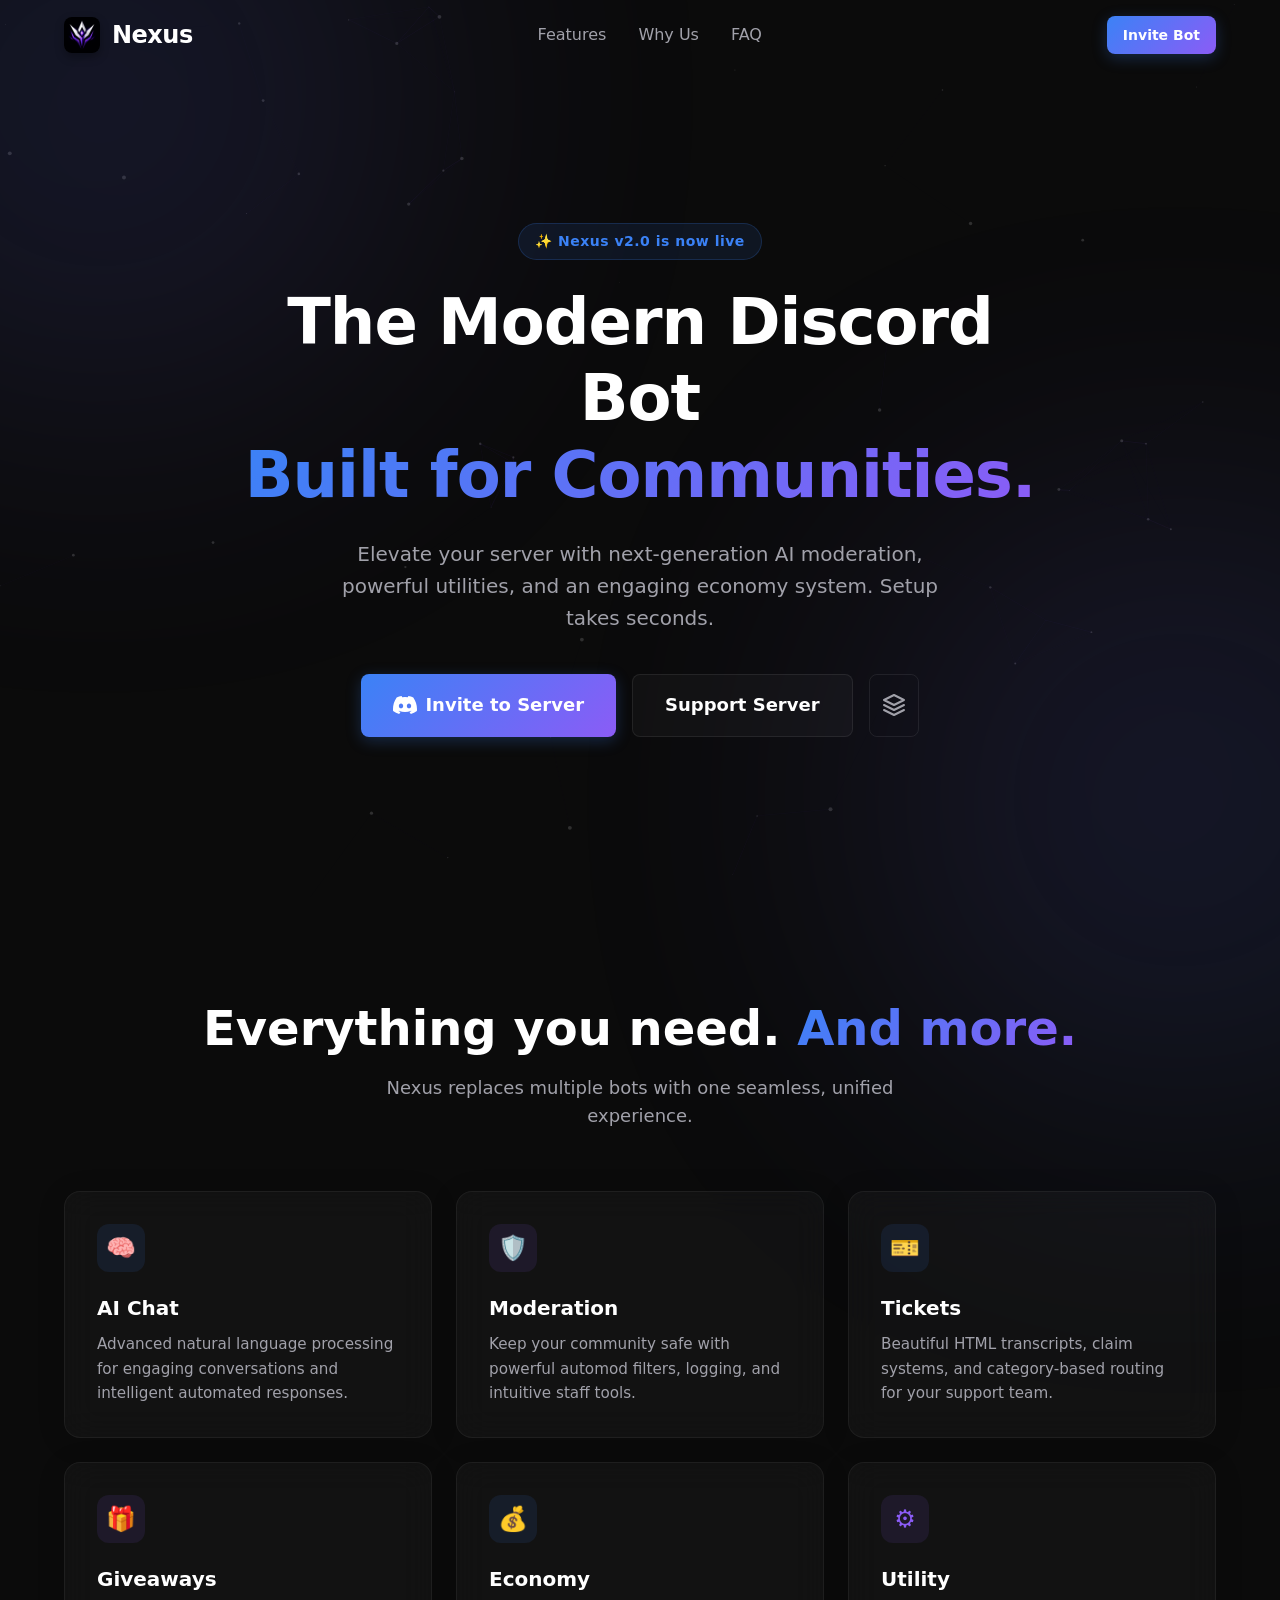
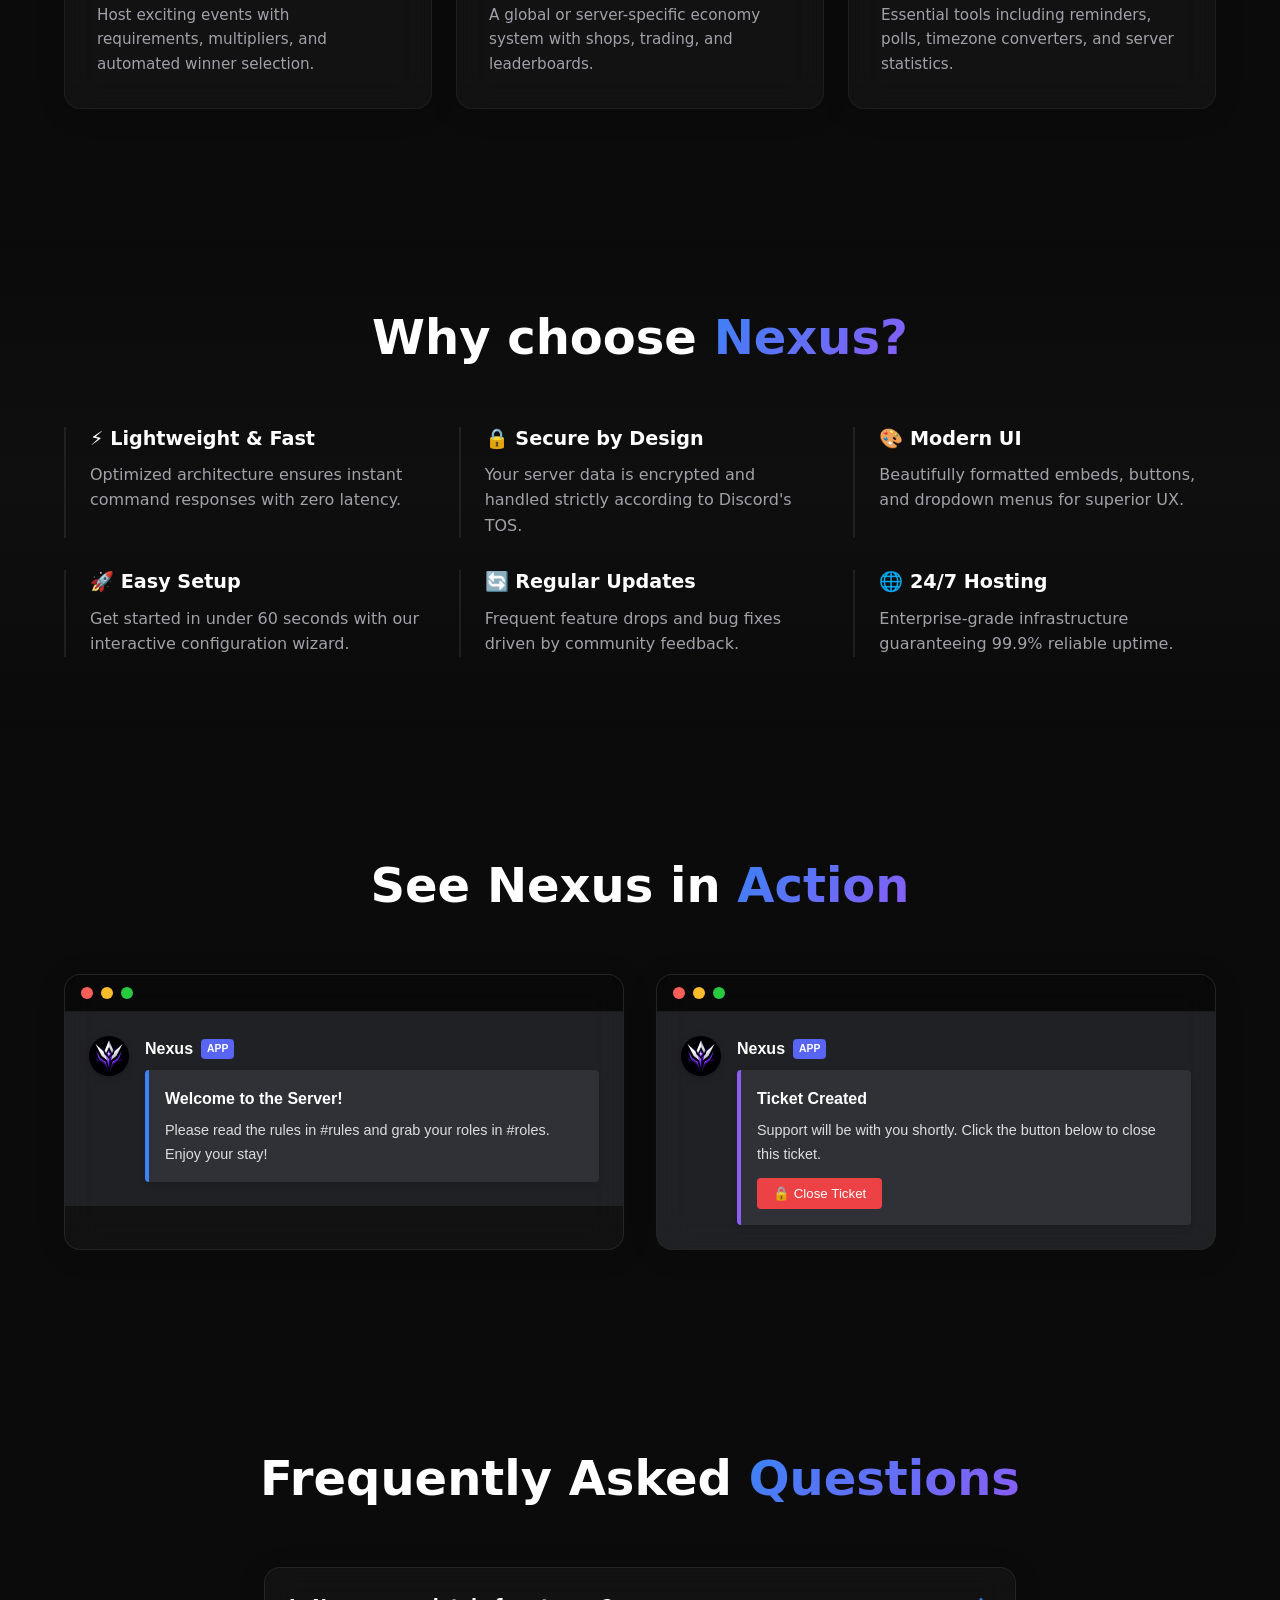
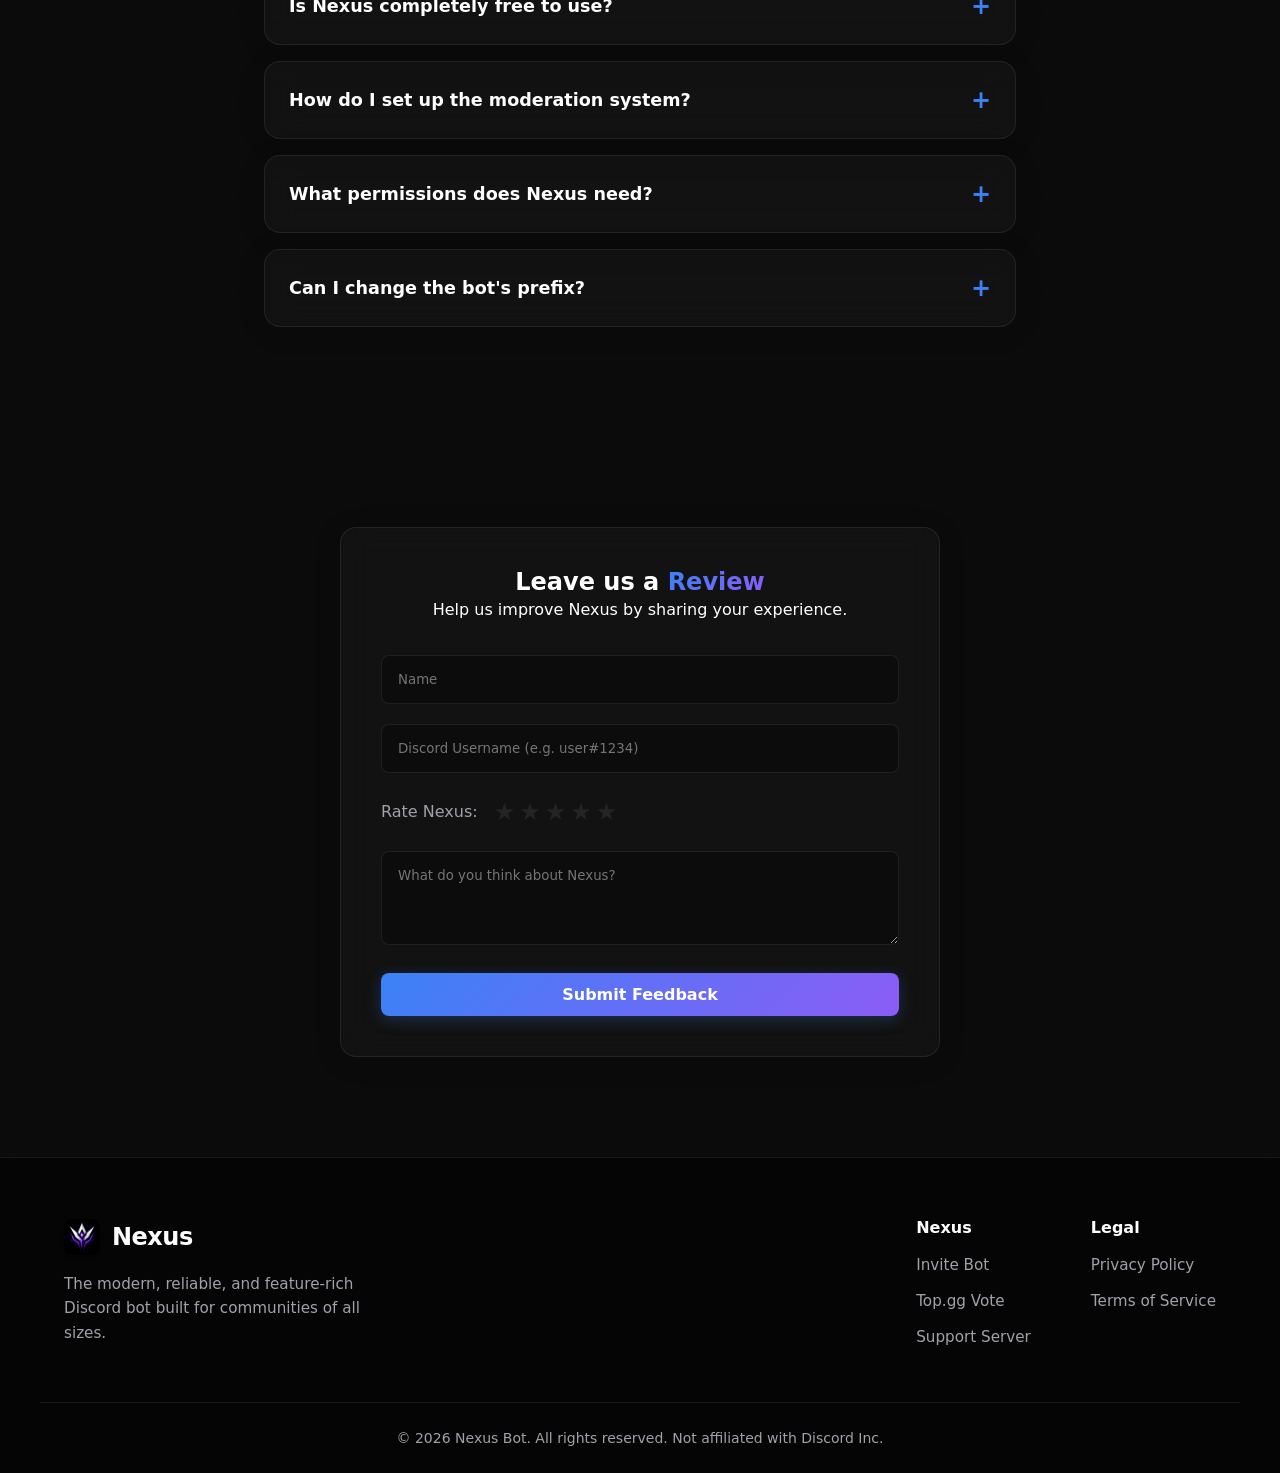
==== commit 1bb71360: "Update index.html" ====
--- a/index.html
+++ b/index.html
@@ -11,6 +11,9 @@
     <link rel="preconnect" href="https://fonts.googleapis.com">
     <link rel="preconnect" href="https://fonts.gstatic.com" crossorigin>
     <link href="https://fonts.googleapis.com/css2?family=Plus+Jakarta+Sans:wght@400;500;600;700;800&display=swap" rel="stylesheet">
+    
+    <!-- Google AdSense -->
+    <script async src="https://pagead2.googlesyndication.com/pagead/js/adsbygoogle.js?client=ca-pub-4295591652006279" crossorigin="anonymous"></script>
     
     <!-- Inline CSS for GitHub Pages Compatibility & Polish -->
     <style>
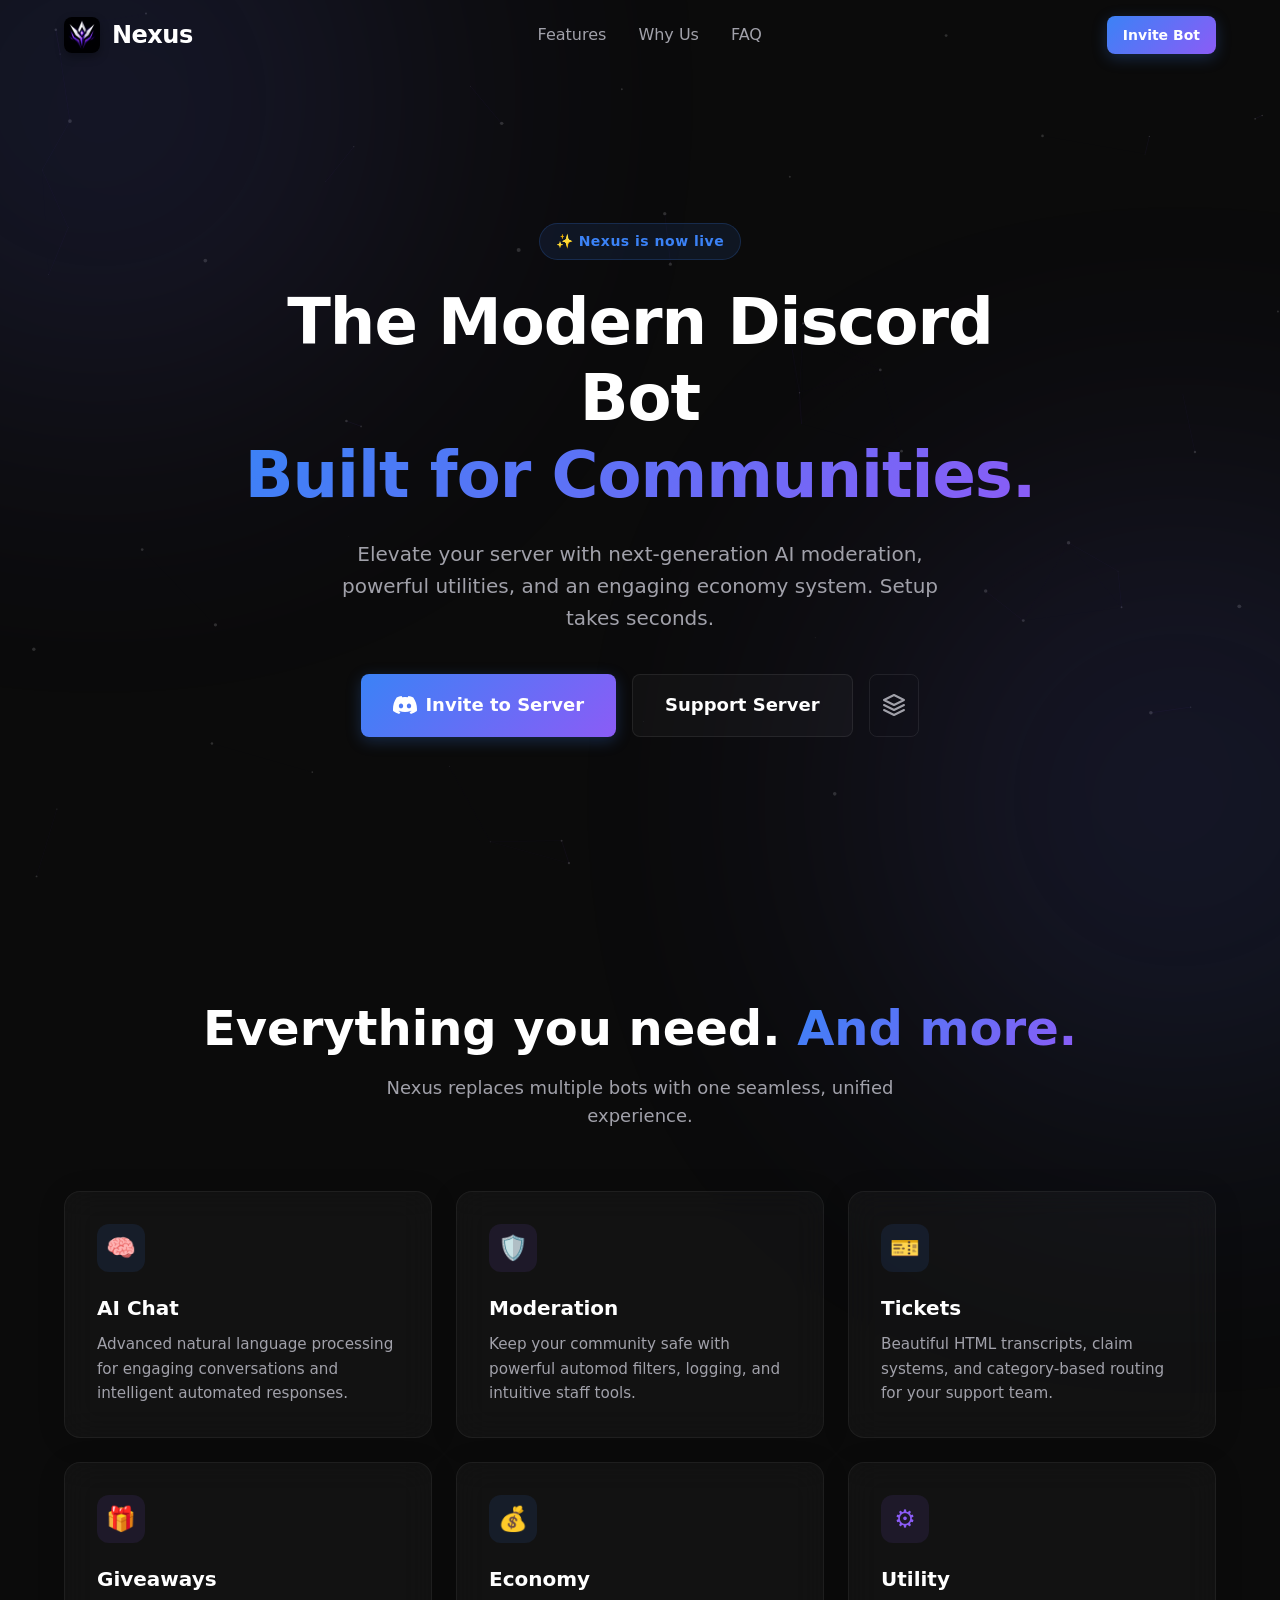
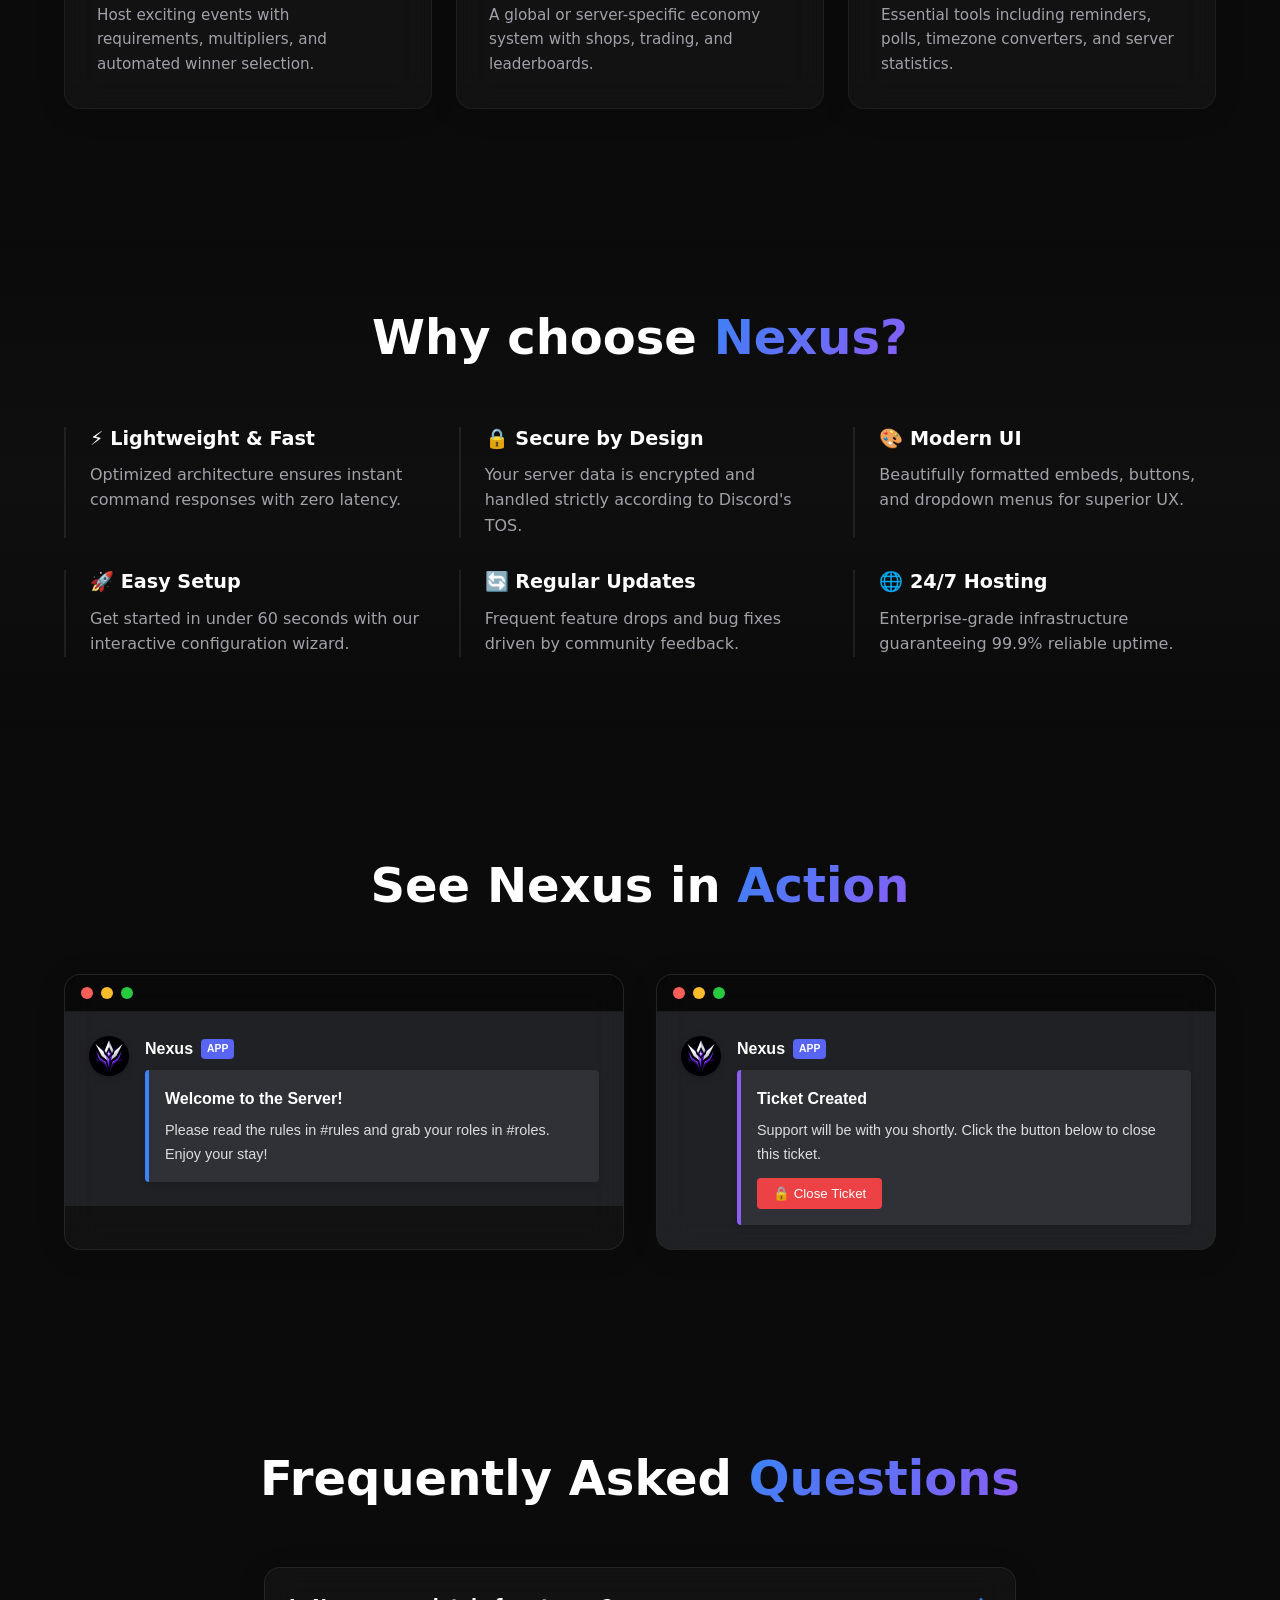
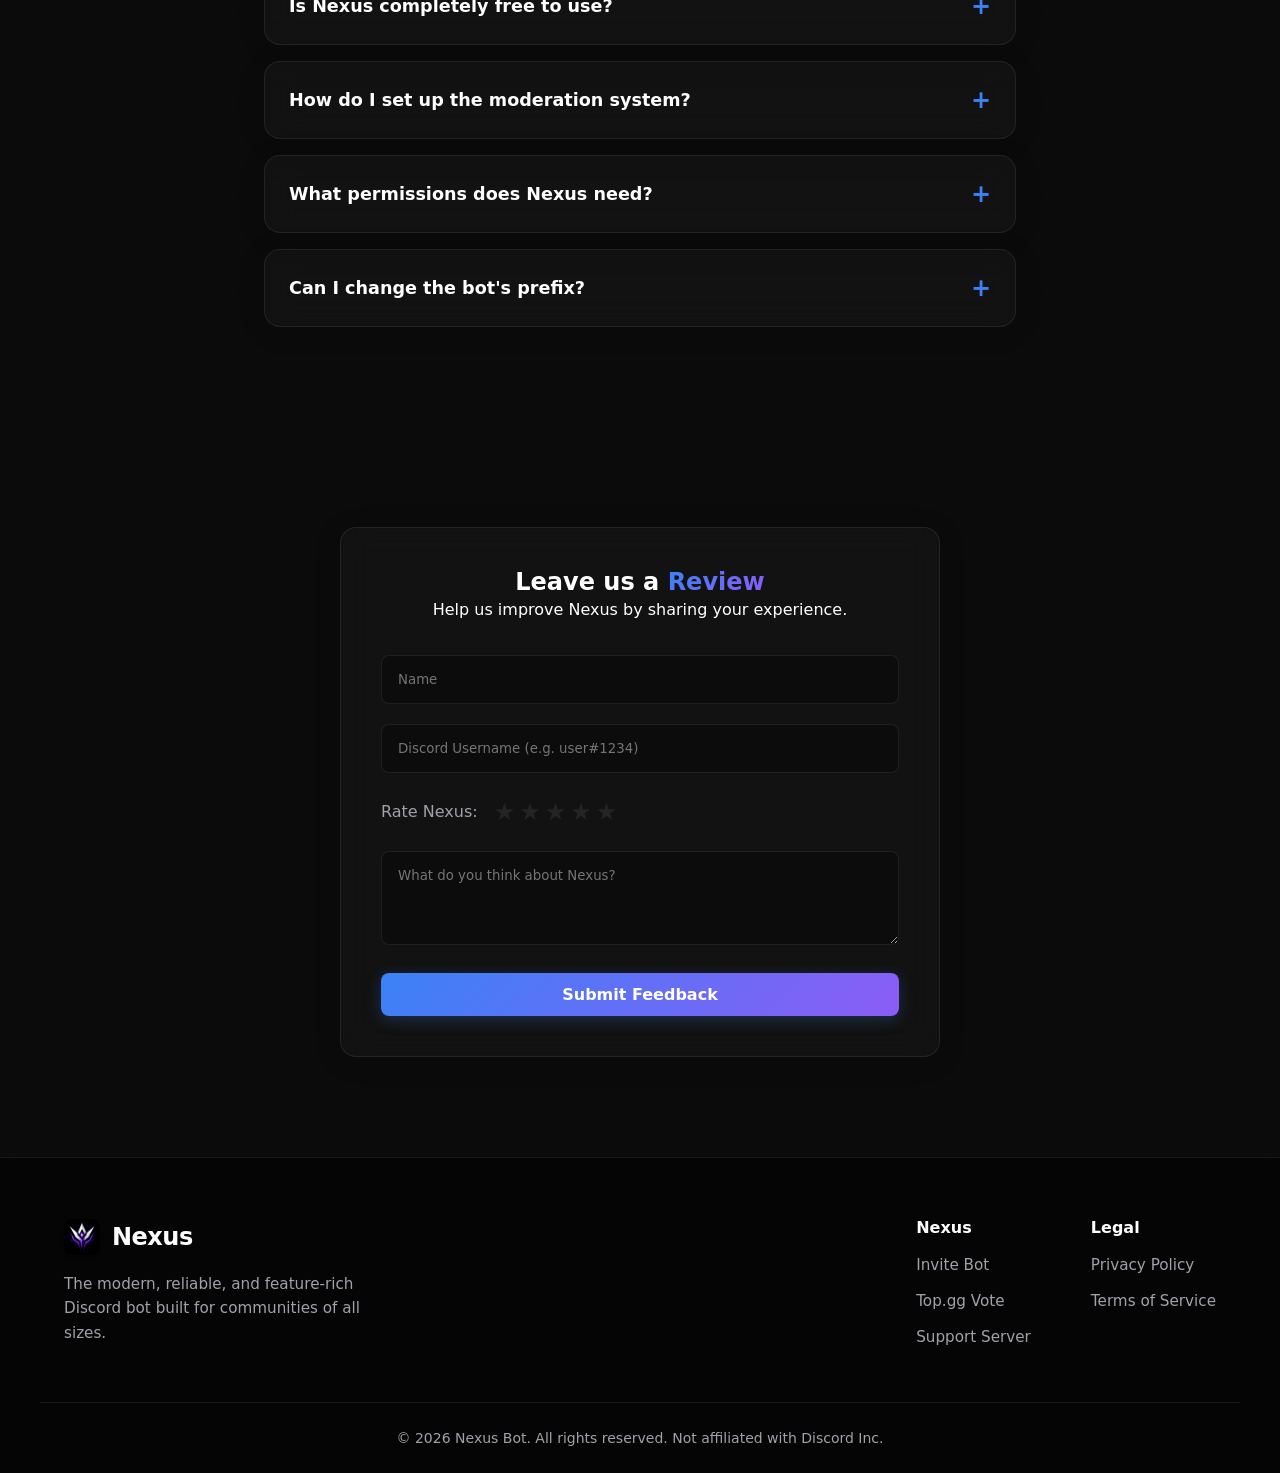
==== commit 272ed557: "Update hero section and support server link" ====
--- a/index.html
+++ b/index.html
@@ -287,7 +287,7 @@
     <!-- Hero Section -->
     <header class="hero" id="home">
         <div class="hero-content reveal">
-            <div class="badge">✨ Nexus v2.0 is now live</div>
+            <div class="badge">✨ Nexus is now live</div>
             <h1 class="hero-title">The Modern Discord Bot<br><span class="text-gradient">Built for Communities.</span></h1>
             <p class="hero-description">
                 Elevate your server with next-generation AI moderation, powerful utilities, and an engaging economy system. Setup takes seconds.
@@ -297,7 +297,7 @@
                     <svg class="discord-icon" xmlns="http://www.w3.org/2000/svg" viewBox="0 0 127.14 96.36" width="24" height="24" fill="currentColor"><path d="M107.7,8.07A105.15,105.15,0,0,0,81.47,0a72.06,72.06,0,0,0-3.36,6.83A97.68,97.68,0,0,0,49,6.83,72.37,72.37,0,0,0,45.64,0,105.89,105.89,0,0,0,19.39,8.09C2.79,32.65-1.71,56.6.54,80.21h0A105.73,105.73,0,0,0,32.71,96.36,77.7,77.7,0,0,0,39.6,85.25a68.42,68.42,0,0,1-10.85-5.18c.91-.66,1.8-1.34,2.66-2a75.57,75.57,0,0,0,64.32,0c.87.71,1.76,1.39,2.66,2a68.68,68.68,0,0,1-10.87,5.19,77,77,0,0,0,6.89,11.1,105.25,105.25,0,0,0,32.19-16.14c2.64-27.38-4.51-51.11-19.32-72.15ZM42.45,65.69C36.18,65.69,31,60,31,53s5-12.74,11.43-12.74S54,46,53.89,53,48.84,65.69,42.45,65.69Zm42.24,0C78.41,65.69,73.31,60,73.31,53s5-12.74,11.43-12.74S96.33,46,96.22,53,91.08,65.69,84.69,65.69Z"/></svg>
                     Invite to Server
                 </a>
-                <a href="#" class="btn btn-secondary btn-large">Support Server</a>
+                <a href="https://discord.gg/D97a6JcgpF" class="btn btn-secondary btn-large">Support Server</a>
                 
                 <!-- Replaced GitHub with Top.gg Icon Link -->
                 <a href="https://top.gg" class="btn btn-outline btn-icon" aria-label="Vote on Top.gg" target="_blank" rel="noopener noreferrer" title="Vote on Top.gg">
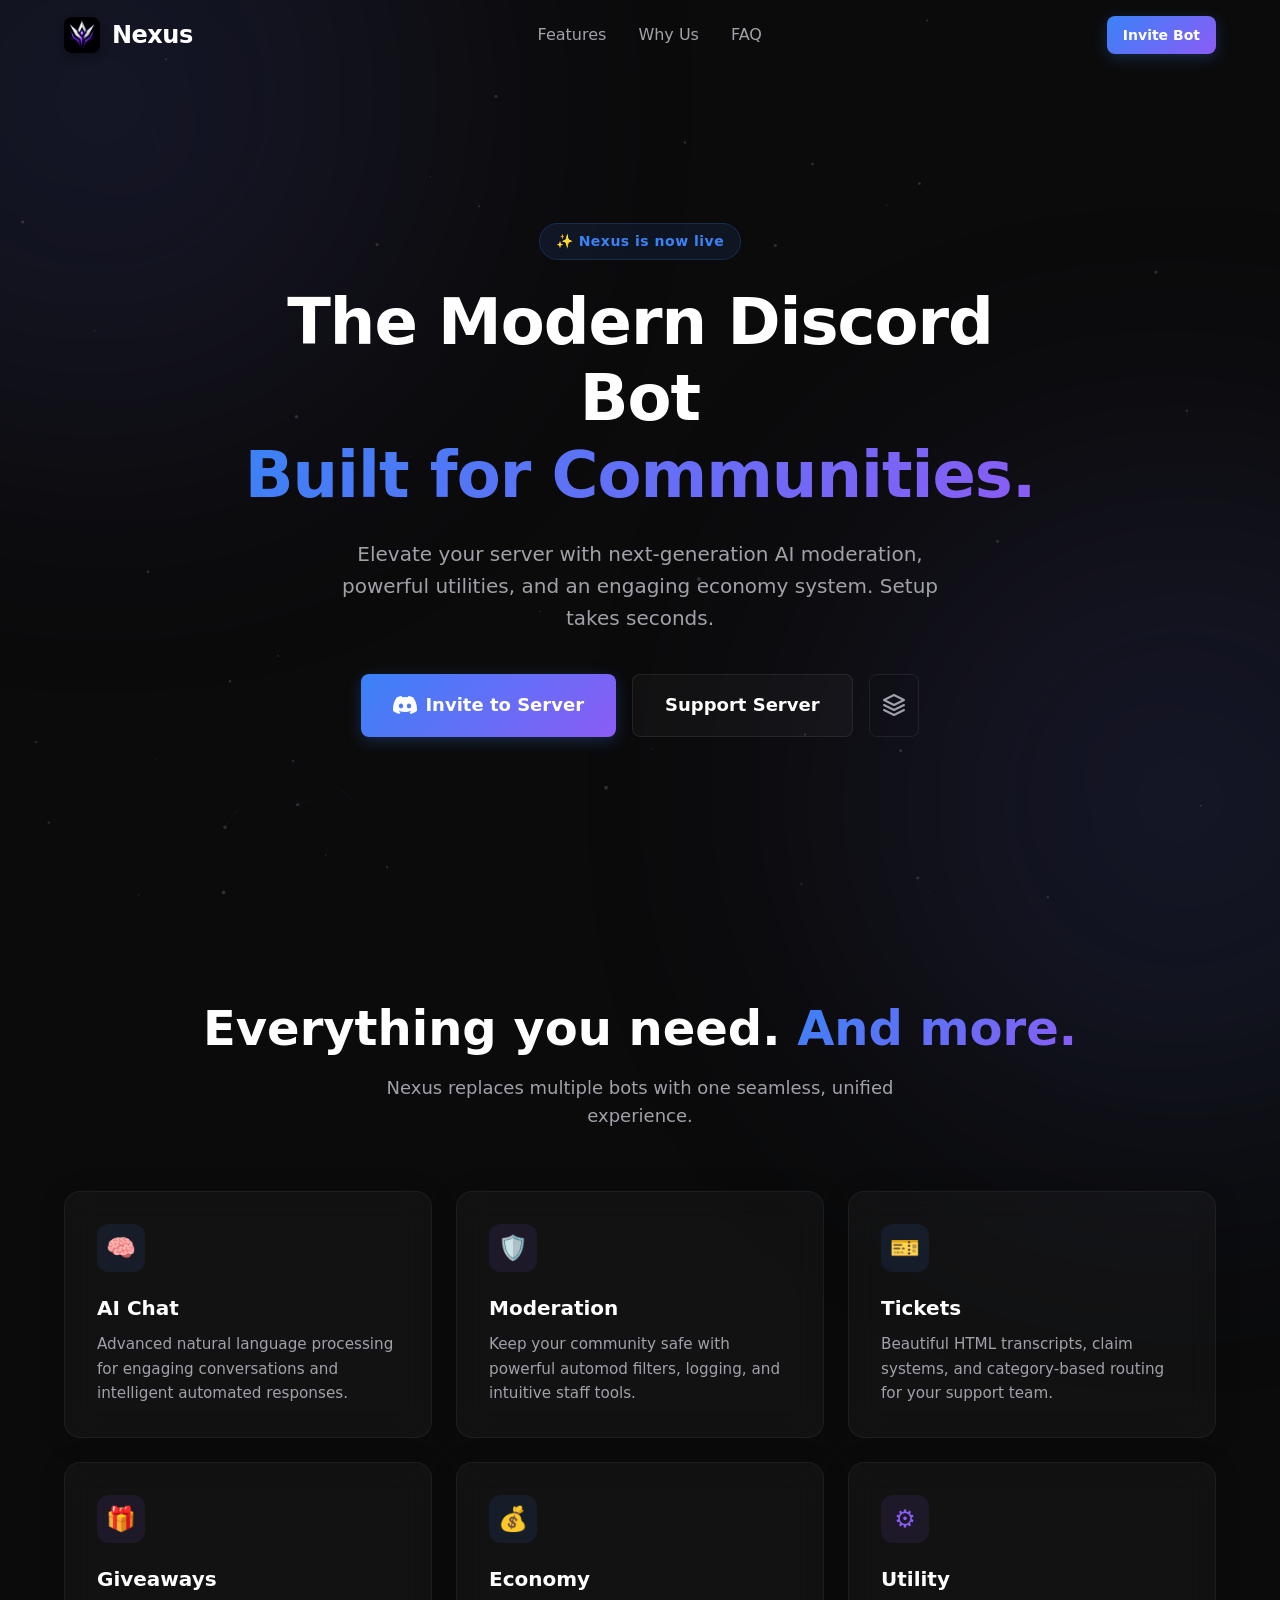
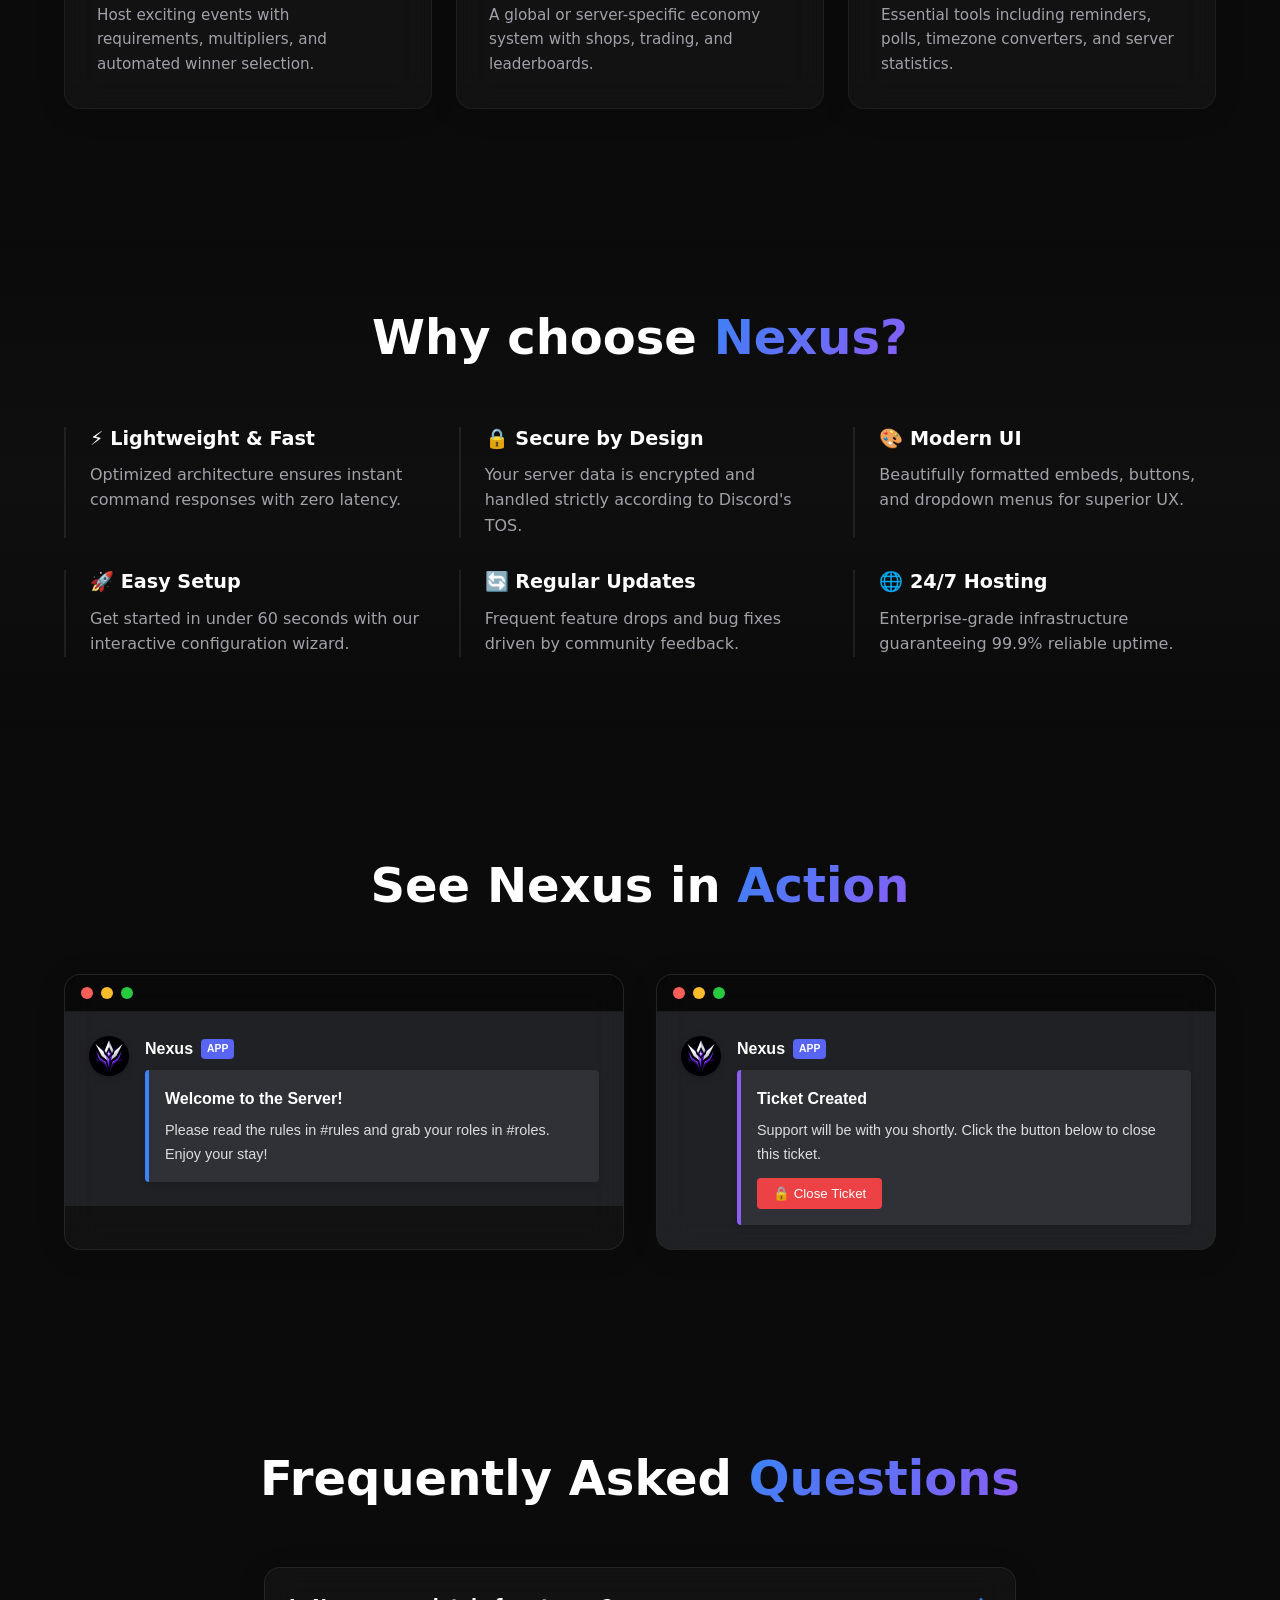
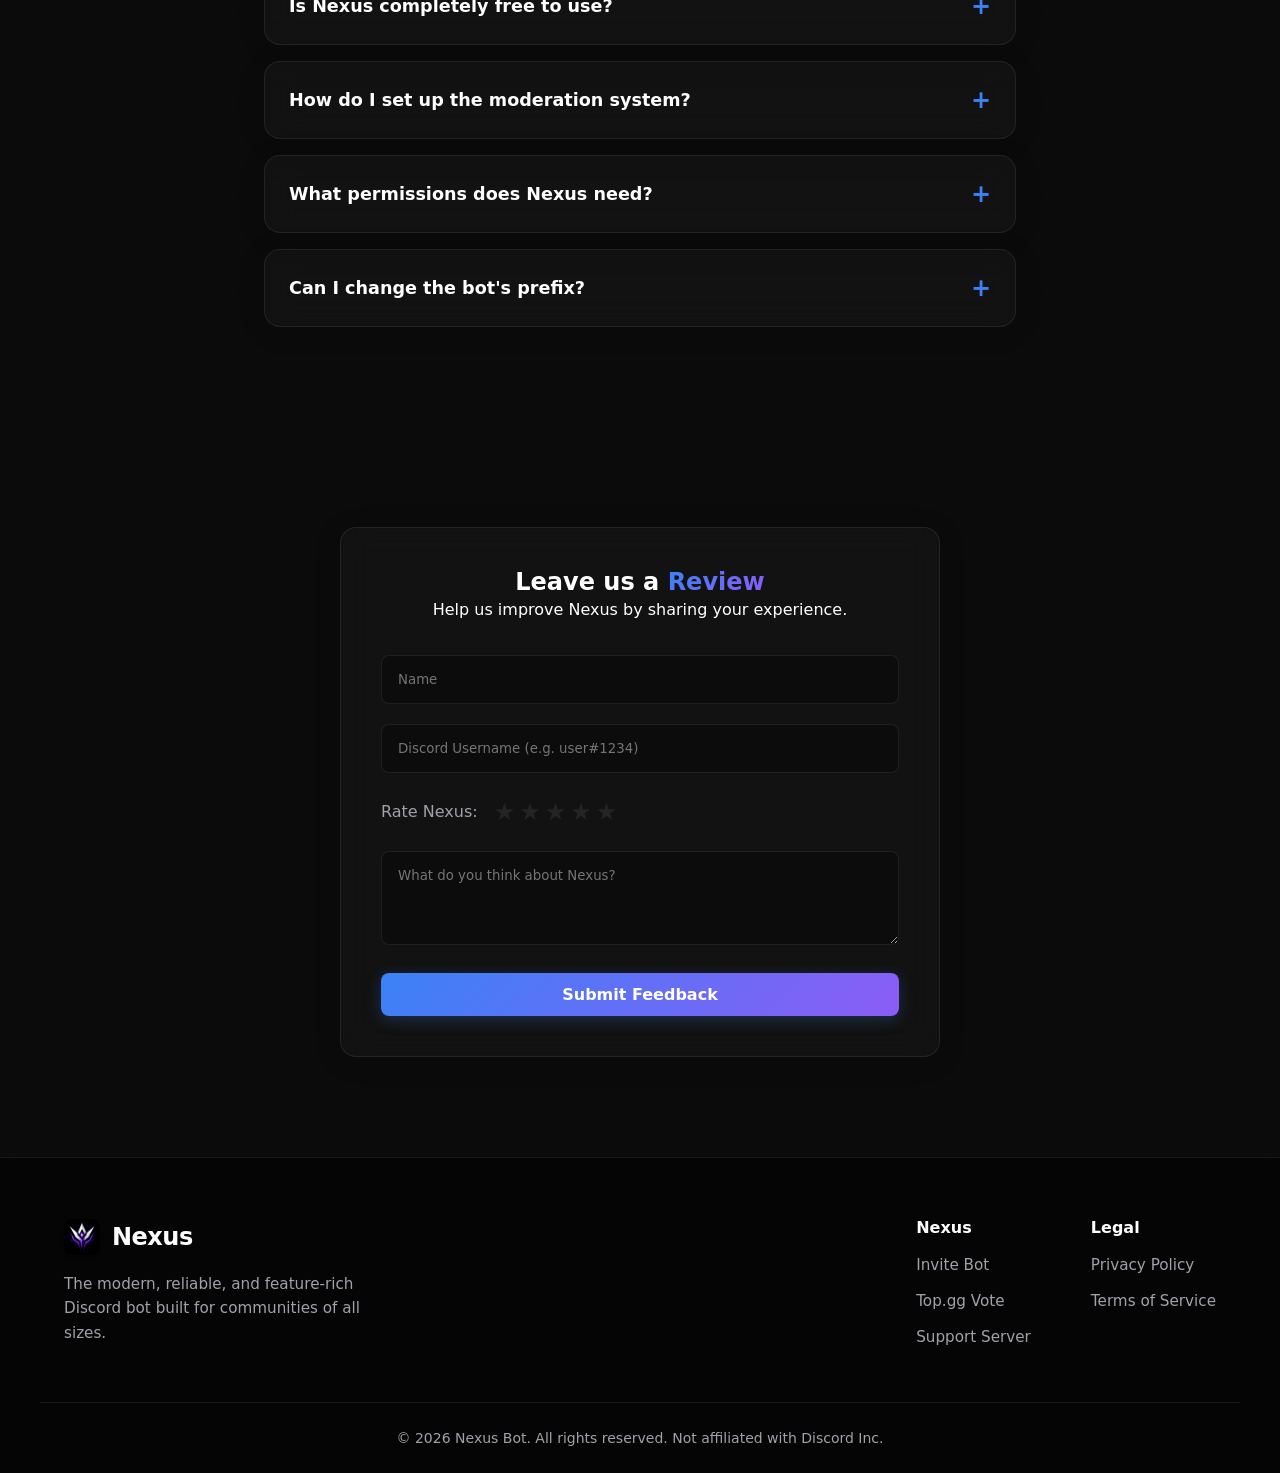
==== commit 348cf1e5: "Update footer links in index.html" ====
--- a/index.html
+++ b/index.html
@@ -533,18 +533,19 @@
                 <p>The modern, reliable, and feature-rich Discord bot built for communities of all sizes.</p>
             </div>
             <div class="footer-links">
-                <div class="link-group">
-                    <h4>Nexus</h4>
-                    <a href="https://discord.com/oauth2/authorize?client_id=1529371684384276572&permissions=7882942643547223&integration_type=0&scope=bot+applications.commands" target="_blank" rel="noopener noreferrer">Invite Bot</a>
-                    <a href="https://top.gg" target="_blank" rel="noopener noreferrer">Top.gg Vote</a>
-                    <a href="#">Support Server</a>
-                </div>
-                <div class="link-group">
-                    <h4>Legal</h4>
-                    <a href="#">Privacy Policy</a>
-                    <a href="#">Terms of Service</a>
-                </div>
-            </div>
+    <div class="link-group">
+        <h4>Nexus</h4>
+        <a href="https://discord.com/oauth2/authorize?client_id=1529371684384276572&permissions=7882942643547223&integration_type=0&scope=bot+applications.commands" target="_blank" rel="noopener noreferrer">Invite Bot</a>
+        <a href="https://top.gg" target="_blank" rel="noopener noreferrer">Top.gg Vote</a>
+        <a href="https://discord.gg/D97a6JcgpF" target="_blank" rel="noopener noreferrer">Support Server</a>
+    </div>
+    <div class="link-group">
+        <h4>Legal</h4>
+        <a href="privacy.html">Privacy Policy</a>
+        <a href="terms.html">Terms of Service</a>
+    </div>
+</div>
+
         </div>
         <div class="footer-bottom container">
             <p>&copy; 2026 Nexus Bot. All rights reserved. Not affiliated with Discord Inc.</p>
